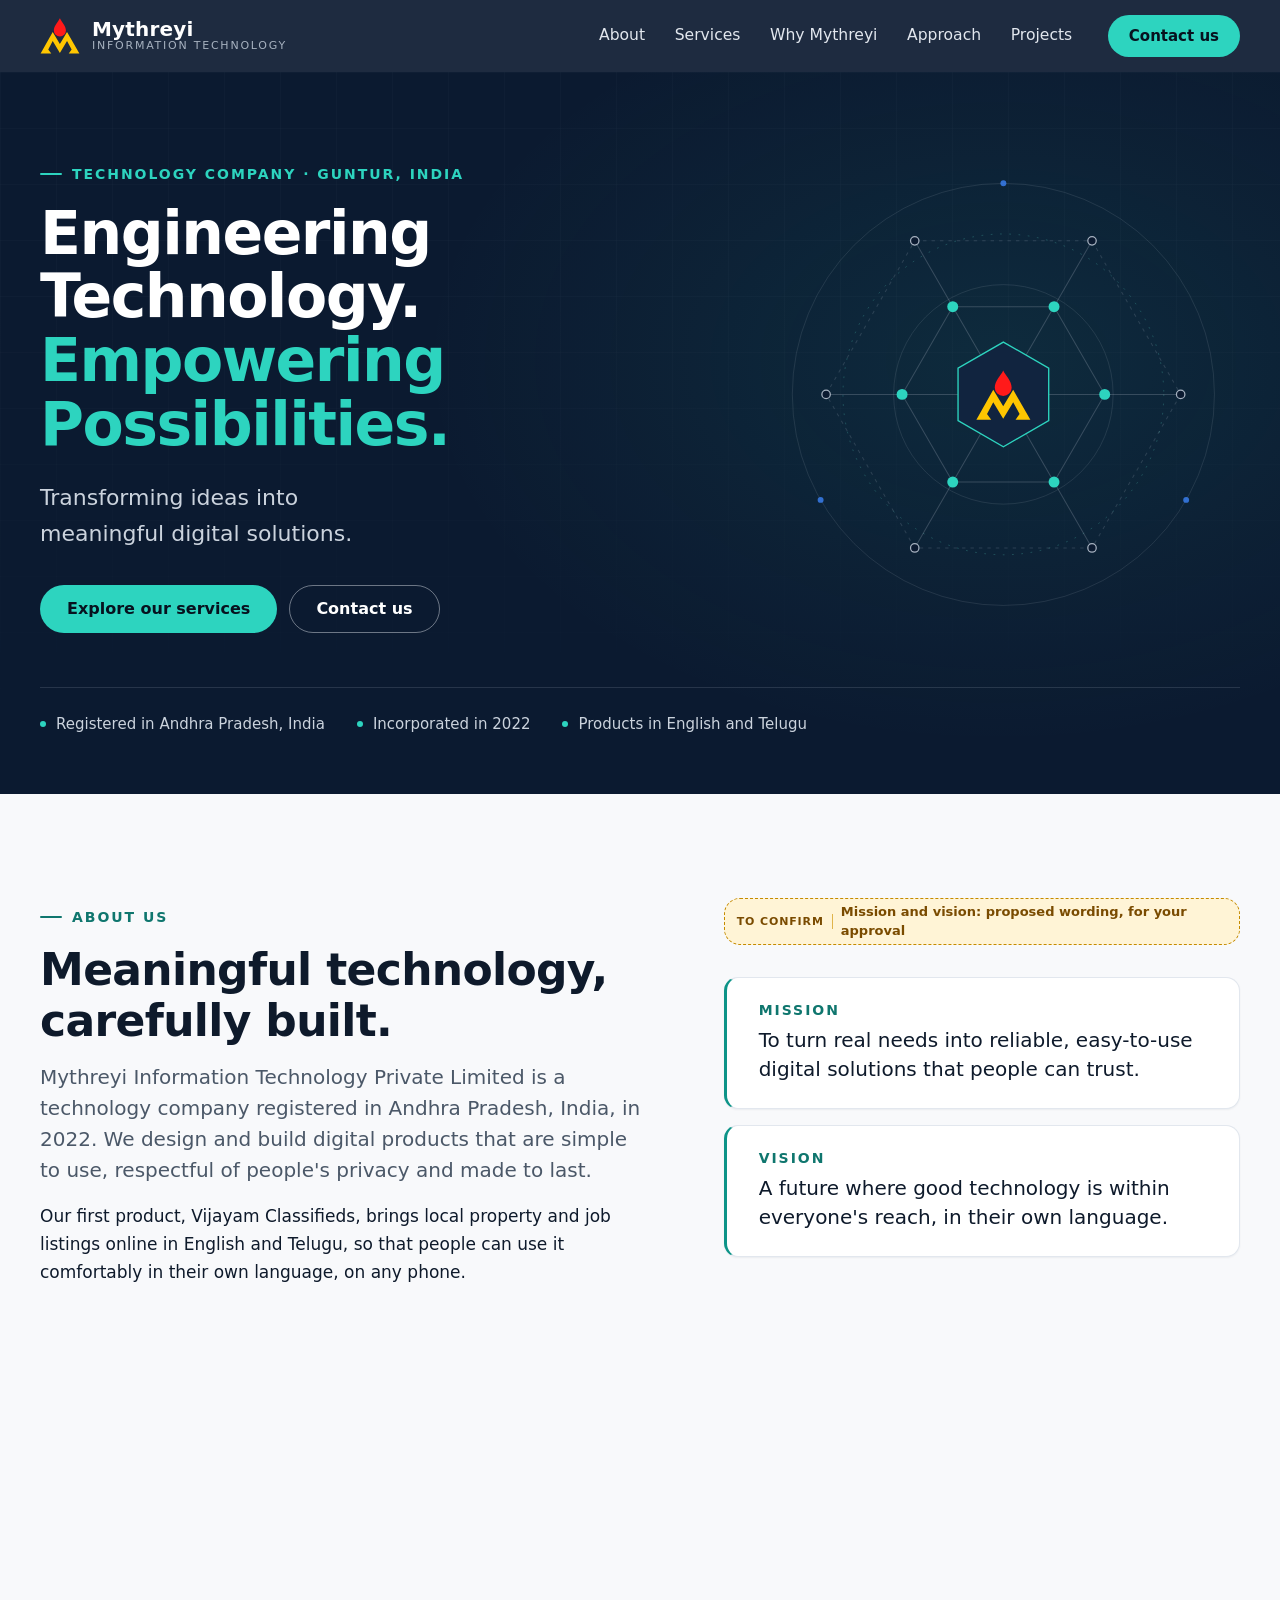
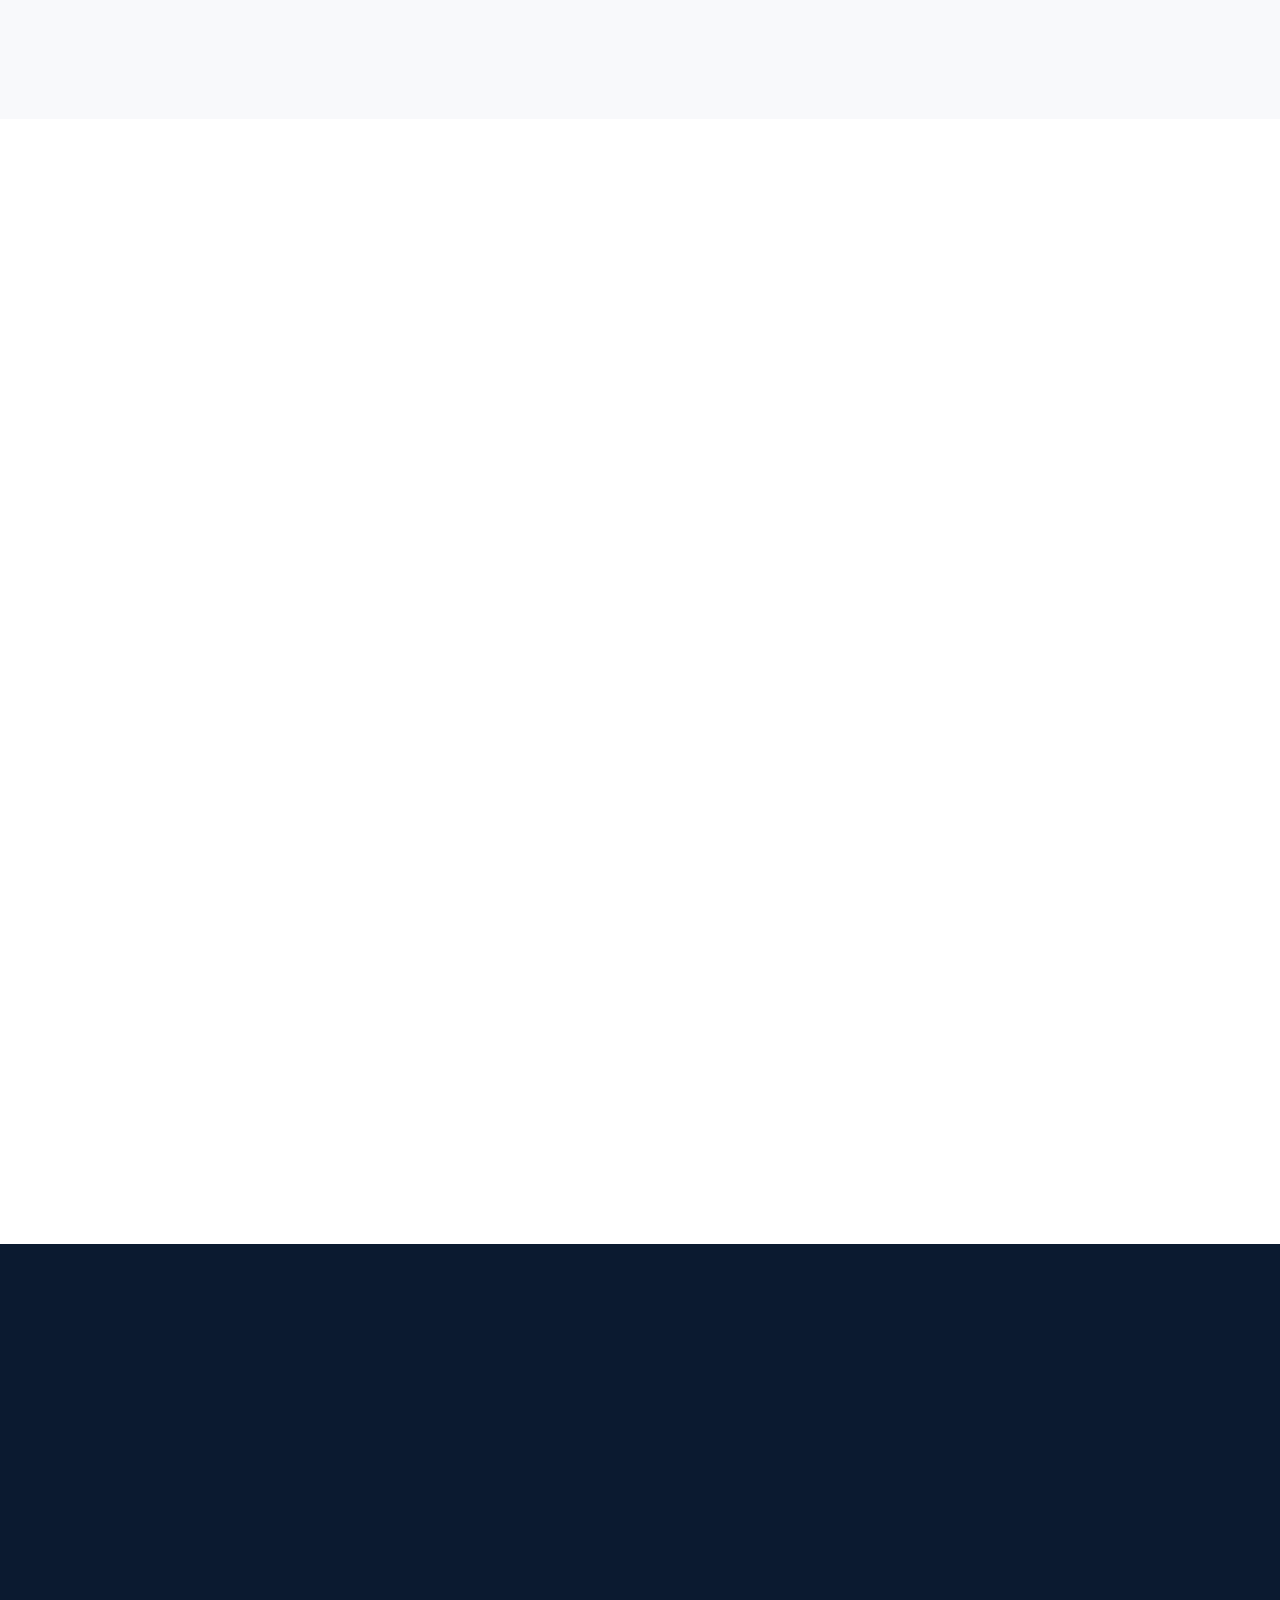
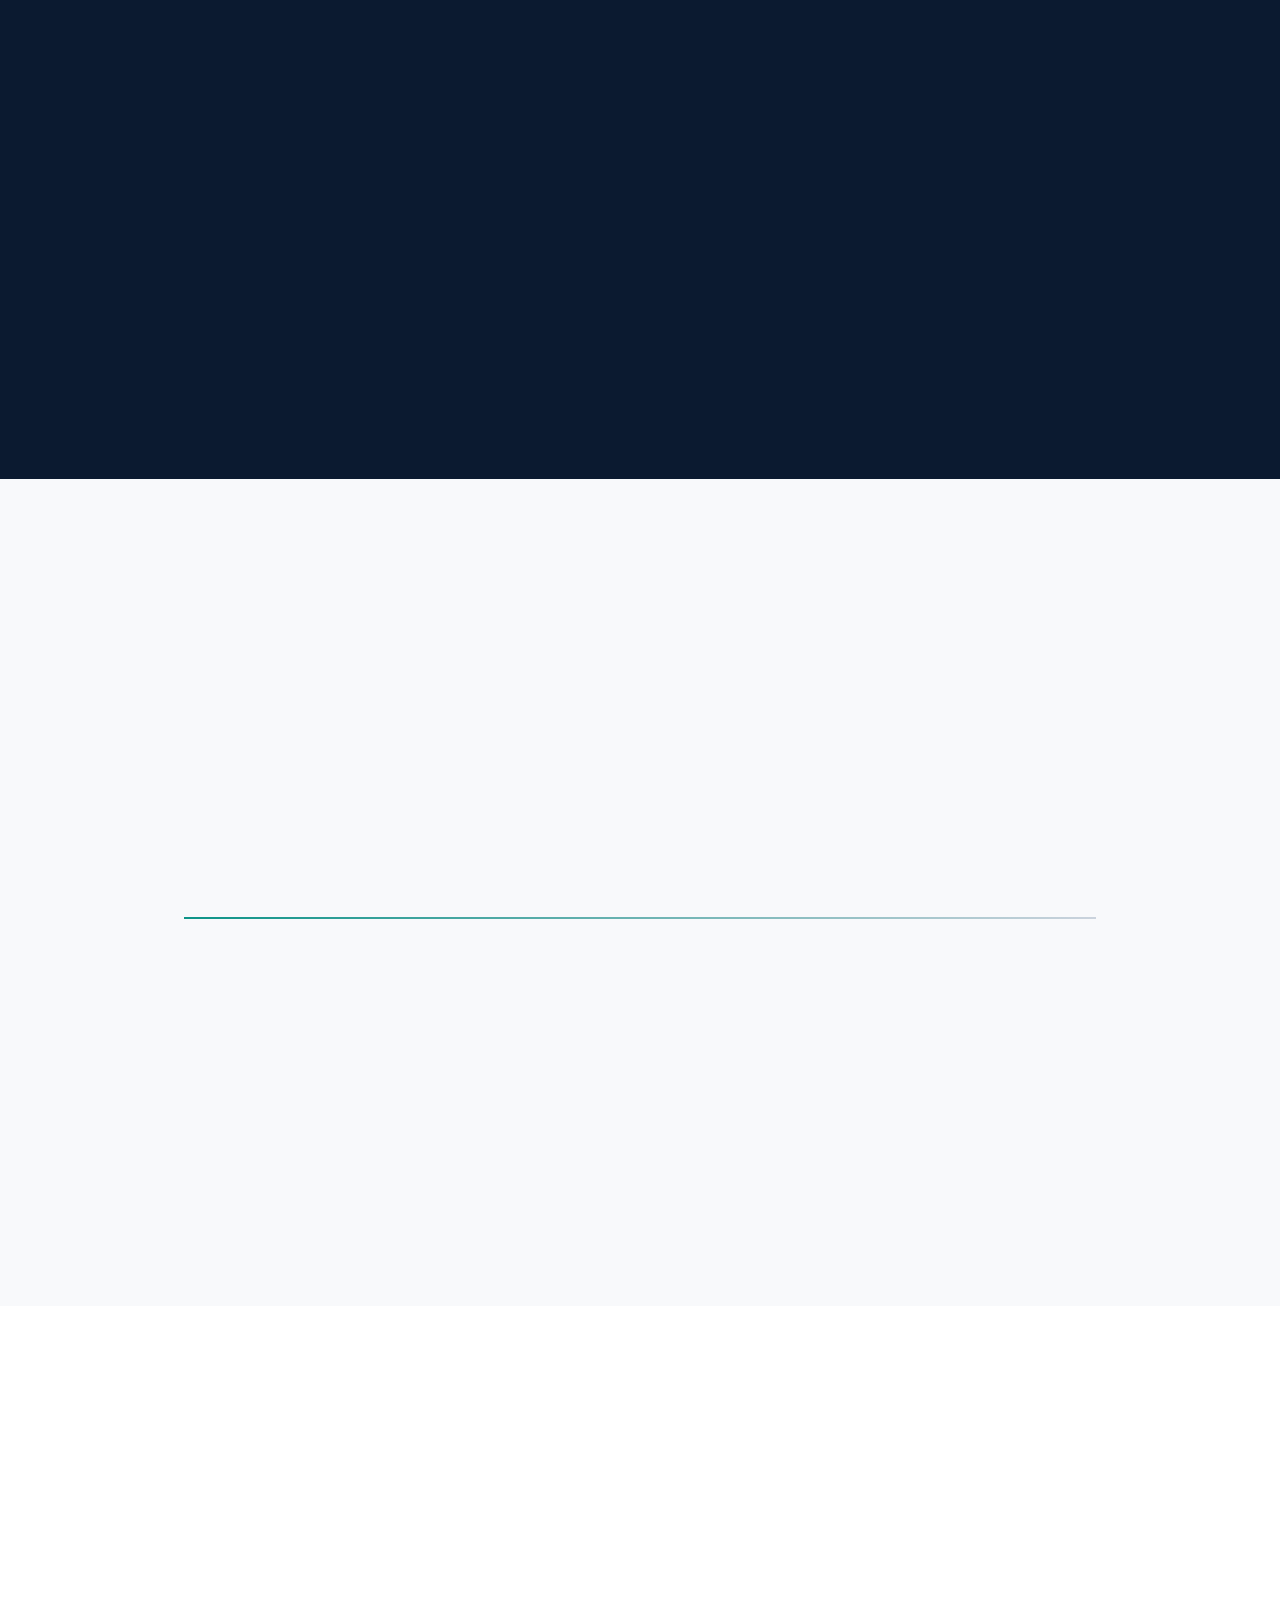
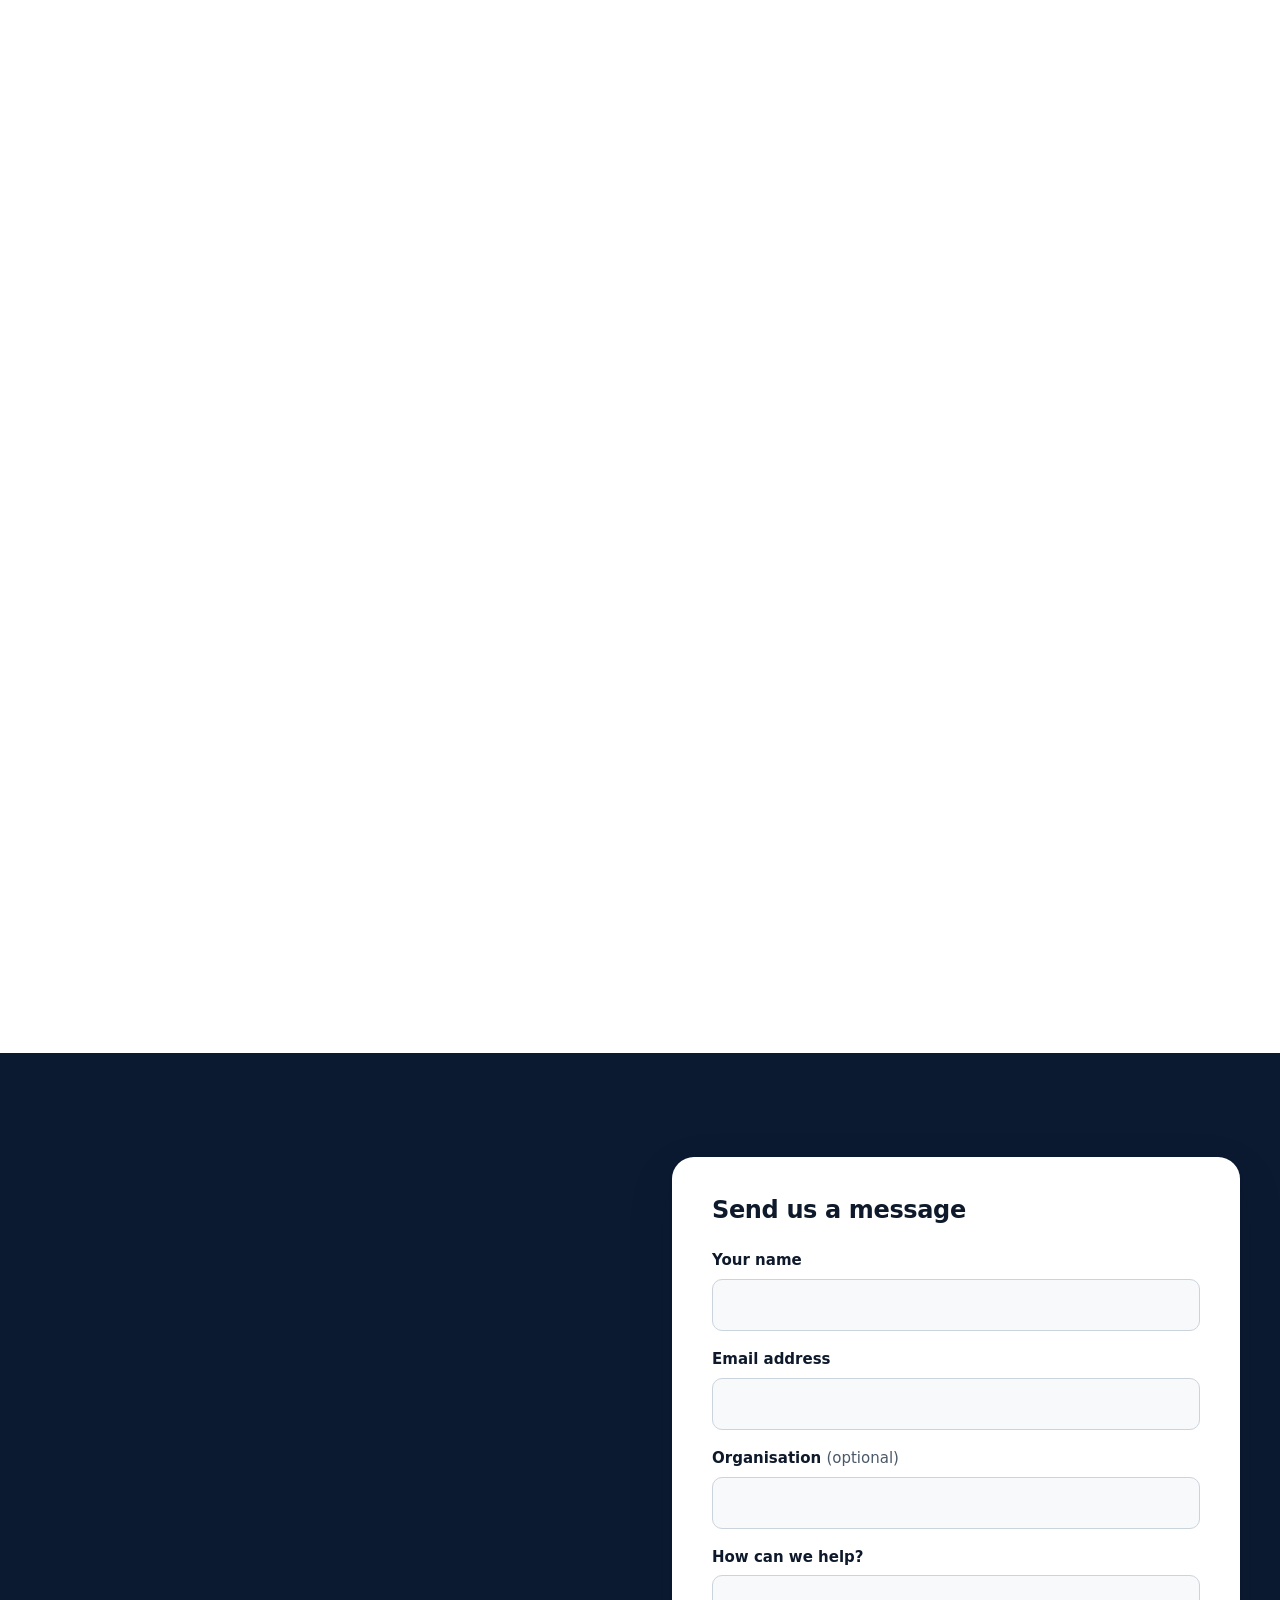
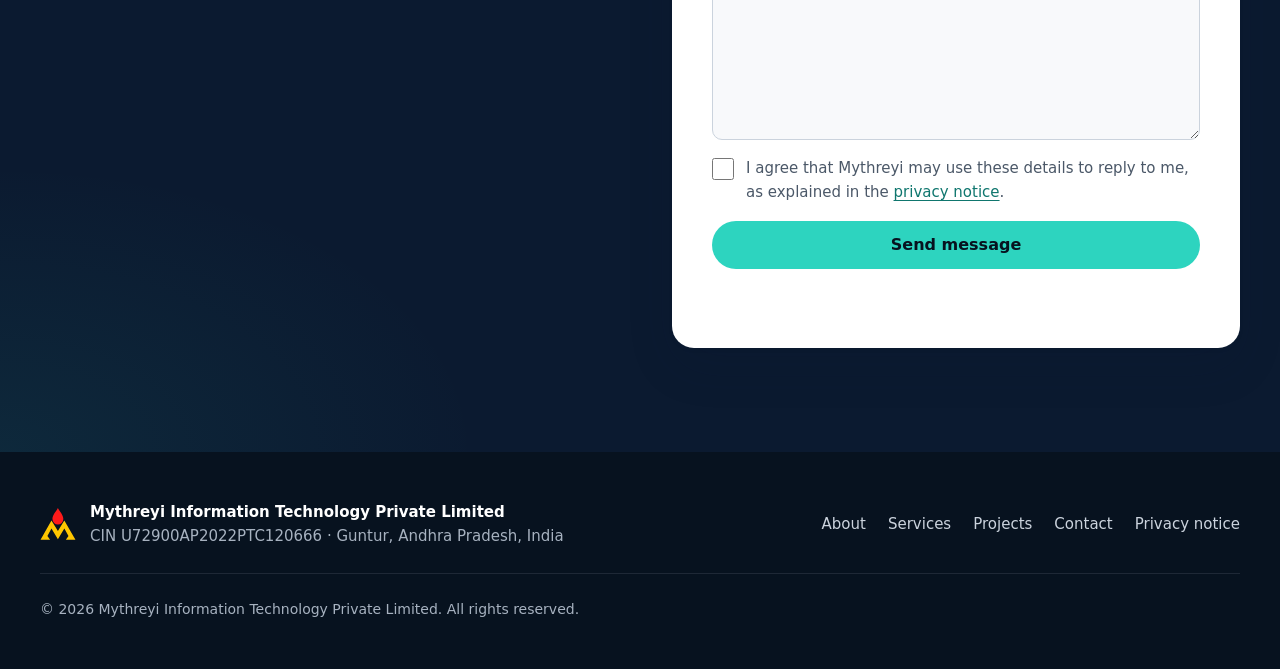
==== index.html @ d8515785 "Use the Mythreyi logo: header, footer, hero, favicon, phone icon and share image The yellow mountain" ====
<!doctype html>
<html lang="en-IN">
<head>
  <meta charset="utf-8">
  <meta name="viewport" content="width=device-width, initial-scale=1">
  <title>Mythreyi Information Technology | Engineering technology, empowering possibilities</title>
  <meta name="description" content="Mythreyi Information Technology Private Limited is a technology company in Guntur, Andhra Pradesh, India, that designs and builds meaningful digital products, including Vijayam Classifieds.">
  <link rel="canonical" href="https://www.mythreyi.com/">
  <meta name="theme-color" content="#0B1A30">
  <meta name="referrer" content="strict-origin-when-cross-origin">
  <meta http-equiv="Content-Security-Policy" content="default-src 'self'; script-src 'self'; style-src 'self'; img-src 'self' data:; font-src 'self'; connect-src 'self' https://formspree.io; form-action 'self' https://formspree.io; base-uri 'self'; object-src 'none'">

  <meta property="og:type" content="website">
  <meta property="og:site_name" content="Mythreyi Information Technology">
  <meta property="og:title" content="Mythreyi Information Technology">
  <meta property="og:description" content="Engineering technology. Empowering possibilities. Transforming ideas into meaningful digital solutions.">
  <meta property="og:url" content="https://www.mythreyi.com/">
  <meta property="og:image" content="https://www.mythreyi.com/assets/img/og-image.png">
  <meta property="og:image:alt" content="Mythreyi Information Technology: Engineering technology. Empowering possibilities.">
  <meta name="twitter:card" content="summary_large_image">

  <link rel="icon" href="assets/img/favicon.svg" type="image/svg+xml">
  <link rel="apple-touch-icon" href="assets/img/apple-touch-icon.png">
  <link rel="stylesheet" href="assets/css/styles.css">
  <script src="assets/js/main.js" defer></script>

  <script type="application/ld+json">
  {
    "@context": "https://schema.org",
    "@type": "Organization",
    "name": "Mythreyi Information Technology",
    "legalName": "Mythreyi Information Technology Private Limited",
    "url": "https://www.mythreyi.com/",
    "logo": "https://www.mythreyi.com/assets/img/logo-512.png",
    "foundingDate": "2022",
    "identifier": {"@type": "PropertyValue", "propertyID": "CIN", "value": "U72900AP2022PTC120666"},
    "address": {
      "@type": "PostalAddress",
      "streetAddress": "New GMC No 74, Jai Srikrishna Complex, 3/3 Ashok Nagar",
      "addressLocality": "Guntur",
      "addressRegion": "Andhra Pradesh",
      "postalCode": "522002",
      "addressCountry": "IN"
    },
    "brand": {"@type": "Brand", "name": "Vijayam Classifieds", "url": "https://www.vijayam.com/"}
  }
  </script>
</head>

<!-- "review" shows the yellow notes on everything that still needs the owner's approval.
     Remove the class only when every note has been confirmed (see README.md). -->
<body class="review" id="top">
  <a class="skip-link" href="#main">Skip to main content</a>

  <header class="site-header" data-header>
    <div class="container header-inner">
      <a class="brand" href="#top" aria-label="Mythreyi Information Technology, back to the top">
        <img class="brand-mark" src="assets/img/logo.svg" alt="" width="40" height="40">
        <span class="brand-text">
          <span class="brand-name">Mythreyi</span>
          <span class="brand-sub">Information Technology</span>
        </span>
      </a>

      <nav class="site-nav" aria-label="Main">
        <button class="nav-toggle" type="button" aria-expanded="false" aria-controls="nav-menu" data-nav-toggle>
          <span class="nav-toggle-bars" aria-hidden="true"></span>
          <span class="visually-hidden">Menu</span>
        </button>
        <ul class="nav-menu" id="nav-menu" data-nav-menu>
          <li><a class="nav-link" href="#about">About</a></li>
          <li><a class="nav-link" href="#services">Services</a></li>
          <li><a class="nav-link" href="#why">Why Mythreyi</a></li>
          <li><a class="nav-link" href="#approach">Approach</a></li>
          <li><a class="nav-link" href="#projects">Projects</a></li>
          <li class="nav-cta"><a class="btn btn-primary btn-sm" href="#contact">Contact us</a></li>
        </ul>
      </nav>
    </div>
  </header>

  <main id="main">

    <!-- 1. Hero -->
    <section class="hero" aria-labelledby="hero-title">
      <div class="container hero-inner">
        <div class="hero-copy">
          <p class="eyebrow eyebrow-light">Technology company · Guntur, India</p>
          <h1 id="hero-title" class="hero-title">
            <span class="line">Engineering Technology.</span>
            <span class="line accent">Empowering Possibilities.</span>
          </h1>
          <p class="hero-lead">Transforming ideas into meaningful digital solutions.</p>
          <div class="hero-actions">
            <a class="btn btn-primary" href="#services">Explore our services</a>
            <a class="btn btn-ghost" href="#contact">Contact us</a>
          </div>
        </div>

        <div class="hero-visual" aria-hidden="true">
          <svg class="lattice" viewBox="0 0 560 560" focusable="false">
            <circle class="orbit" cx="280" cy="280" r="250"/>
            <circle class="orbit orbit-dashed spin" cx="280" cy="280" r="190"/>
            <circle class="orbit" cx="280" cy="280" r="130"/>

            <g class="links">
              <polygon class="ring-outer" points="490,280 385,461.9 175,461.9 70,280 175,98.1 385,98.1"/>
              <polygon points="400,280 340,383.9 220,383.9 160,280 220,176.1 340,176.1"/>
              <path d="M280 280 490 280M280 280 385 461.9M280 280 175 461.9M280 280 70 280M280 280 175 98.1M280 280 385 98.1"/>
            </g>

            <g class="pulses">
              <path class="pulse p1" pathLength="100" d="M490 280 280 280"/>
              <path class="pulse p2" pathLength="100" d="M175 461.9 280 280"/>
              <path class="pulse p3" pathLength="100" d="M175 98.1 280 280"/>
              <path class="pulse p4" pathLength="100" d="M385 98.1 490 280 280 280"/>
              <path class="pulse p5" pathLength="100" d="M70 280 175 461.9 280 280"/>
              <path class="pulse p6" pathLength="100" d="M385 461.9 280 280"/>
            </g>

            <g class="nodes-outer">
              <circle cx="490" cy="280" r="5"/><circle cx="385" cy="461.9" r="5"/><circle cx="175" cy="461.9" r="5"/>
              <circle cx="70" cy="280" r="5"/><circle cx="175" cy="98.1" r="5"/><circle cx="385" cy="98.1" r="5"/>
            </g>
            <g class="nodes-inner">
              <circle cx="400" cy="280" r="6.5"/><circle cx="340" cy="383.9" r="6.5"/><circle cx="220" cy="383.9" r="6.5"/>
              <circle cx="160" cy="280" r="6.5"/><circle cx="220" cy="176.1" r="6.5"/><circle cx="340" cy="176.1" r="6.5"/>
            </g>
            <g class="satellites">
              <circle cx="496.5" cy="405" r="3.5"/><circle cx="63.5" cy="405" r="3.5"/><circle cx="280" cy="30" r="3.5"/>
            </g>

            <g class="hub">
              <polygon class="hub-shape" points="280,218 333.7,249 333.7,311 280,342 226.3,311 226.3,249"/>
              <g transform="translate(280 281) scale(0.2) translate(-250 -242)">
                <path fill="#FFC600" d="M90 387 190 210 249 307 308 210 410 387H322L346 353 308 283 249 382 190 283 153 353 178 387Z"/>
                <path fill="#FF1A1A" d="M249 95C262 125 299 155 299 197A50 50 0 1 1 199 197C199 155 236 125 249 95Z"/>
              </g>
            </g>
          </svg>
        </div>
      </div>

      <div class="container">
        <ul class="facts" aria-label="Company facts">
          <li>Registered in Andhra Pradesh, India</li>
          <li>Incorporated in 2022</li>
          <li>Products in English and Telugu</li>
        </ul>
      </div>
    </section>

    <!-- 2. About -->
    <section class="section section-soft" id="about" aria-labelledby="about-title">
      <div class="container">
        <div class="about-grid">
          <div class="section-head" data-reveal>
            <p class="eyebrow">About us</p>
            <h2 id="about-title">Meaningful technology, carefully built.</h2>
            <p class="lead">Mythreyi Information Technology Private Limited is a technology company registered in
              Andhra Pradesh, India, in 2022. We design and build digital products that are simple to use,
              respectful of people's privacy and made to last.</p>
            <p>Our first product, Vijayam Classifieds, brings local property and job listings online in English
              and Telugu, so that people can use it comfortably in their own language, on any phone.</p>
          </div>

          <div class="mv" data-reveal>
            <p class="review-note">Mission and vision: proposed wording, for your approval</p>
            <article class="mv-card">
              <h3>Mission</h3>
              <p>To turn real needs into reliable, easy-to-use digital solutions that people can trust.</p>
            </article>
            <article class="mv-card">
              <h3>Vision</h3>
              <p>A future where good technology is within everyone's reach, in their own language.</p>
            </article>
          </div>
        </div>

        <div class="values" data-reveal>
          <div class="values-head">
            <h3 class="values-title">Core values</h3>
            <p class="review-note">Proposed values, for your approval</p>
          </div>
          <ul class="values-list">
            <li class="value">
              <span class="value-mark" aria-hidden="true"></span>
              <h4>Integrity</h4>
              <p>We say what we will do, and we do what we say.</p>
            </li>
            <li class="value">
              <span class="value-mark" aria-hidden="true"></span>
              <h4>Clarity</h4>
              <p>Simple products, plain language and honest advice.</p>
            </li>
            <li class="value">
              <span class="value-mark" aria-hidden="true"></span>
              <h4>Craftsmanship</h4>
              <p>Software that is tested, documented and secure by design.</p>
            </li>
            <li class="value">
              <span class="value-mark" aria-hidden="true"></span>
              <h4>Respect</h4>
              <p>For people's time, their language and their data.</p>
            </li>
          </ul>
        </div>
      </div>
    </section>

    <!-- 3. Services -->
    <section class="section" id="services" aria-labelledby="services-title">
      <div class="container">
        <div class="section-head section-head-center" data-reveal>
          <p class="eyebrow">Our services</p>
          <h2 id="services-title">What we can do for you</h2>
          <p class="lead">From the first idea to a dependable product, with care at every step.</p>
          <p class="review-note">All six services are proposed categories, not yet confirmed offerings</p>
        </div>

        <ul class="cards cards-3">
          <li class="card service" data-reveal>
            <span class="icon" aria-hidden="true">
              <svg viewBox="0 0 24 24"><polyline points="8 7 3 12 8 17"/><polyline points="16 7 21 12 16 17"/><line x1="13.5" y1="5" x2="10.5" y2="19"/></svg>
            </span>
            <h3>Software Development</h3>
            <p>Reliable software designed around how people actually work, built with automated tests and clear documentation.</p>
          </li>
          <li class="card service" data-reveal>
            <span class="icon" aria-hidden="true">
              <svg viewBox="0 0 24 24"><rect x="7" y="7" width="10" height="10" rx="2"/><path d="M10 3v4M14 3v4M10 17v4M14 17v4M3 10h4M3 14h4M17 10h4M17 14h4"/></svg>
            </span>
            <h3>Artificial Intelligence Solutions</h3>
            <p>Practical AI, such as understanding speech or helping to fill in forms, used where it makes a task genuinely easier.</p>
          </li>
          <li class="card service" data-reveal>
            <span class="icon" aria-hidden="true">
              <svg viewBox="0 0 24 24"><rect x="3" y="4.5" width="18" height="15" rx="2"/><path d="M3 9h18"/><path d="M7.5 13.5h5M7.5 16h9"/></svg>
            </span>
            <h3>Web Application Development</h3>
            <p>Fast, secure, mobile-first web applications that work on every device and in more than one language.</p>
          </li>
          <li class="card service" data-reveal>
            <span class="icon" aria-hidden="true">
              <svg viewBox="0 0 24 24"><path d="M4 5h16v10H9.5L4 19.5z"/><polyline points="8.5 10 11 12.5 15.5 8"/></svg>
            </span>
            <h3>Technology Consulting</h3>
            <p>Independent advice on choosing, planning and running the right technology for your goals and budget.</p>
          </li>
          <li class="card service" data-reveal>
            <span class="icon" aria-hidden="true">
              <svg viewBox="0 0 24 24"><path d="M4.5 12a7.5 7.5 0 0 1 12.9-5.2"/><polyline points="17.8 3 17.8 7 13.8 7"/><path d="M19.5 12a7.5 7.5 0 0 1-12.9 5.2"/><polyline points="6.2 21 6.2 17 10.2 17"/></svg>
            </span>
            <h3>Digital Transformation</h3>
            <p>Moving paper-based and manual work online step by step, without disrupting the people who rely on it.</p>
          </li>
          <li class="card service" data-reveal>
            <span class="icon" aria-hidden="true">
              <svg viewBox="0 0 24 24"><path d="M2.5 9 12 4.5 21.5 9 12 13.5z"/><path d="M6.5 11v4.5c0 1.6 2.5 3 5.5 3s5.5-1.4 5.5-3V11"/><path d="M21.5 9v5.5"/></svg>
            </span>
            <h3>Educational Technology Solutions</h3>
            <p>Digital learning tools that make knowledge easier to reach, to understand and to remember.</p>
          </li>
        </ul>
      </div>
    </section>

    <!-- 4. Why Mythreyi -->
    <section class="section section-dark" id="why" aria-labelledby="why-title">
      <div class="container">
        <div class="why-grid">
          <div class="section-head" data-reveal>
            <p class="eyebrow eyebrow-light">Why Mythreyi</p>
            <h2 id="why-title">Built with care, explained in plain words.</h2>
            <p class="lead">These are the principles our products are already built on.</p>
            <p class="review-note">Based on how Vijayam Classifieds is built; please confirm</p>
          </div>

          <ol class="why-list">
            <li class="why-item" data-reveal>
              <span class="why-num" aria-hidden="true">01</span>
              <div>
                <h3>Designed for the people who use it</h3>
                <p>Our products work on any phone and in more than one language from day one. Vijayam works fully in English and Telugu.</p>
              </div>
            </li>
            <li class="why-item" data-reveal>
              <span class="why-num" aria-hidden="true">02</span>
              <div>
                <h3>Engineering discipline</h3>
                <p>Every product follows a written plan, with automated tests and security checks before each release.</p>
              </div>
            </li>
            <li class="why-item" data-reveal>
              <span class="why-num" aria-hidden="true">03</span>
              <div>
                <h3>Privacy by design</h3>
                <p>We collect only what a service needs, keep personal details private by default and do not track visitors across the web.</p>
              </div>
            </li>
            <li class="why-item" data-reveal>
              <span class="why-num" aria-hidden="true">04</span>
              <div>
                <h3>Sensible, sustainable choices</h3>
                <p>We prefer proven, cost-effective technology and explain every choice clearly, so there are no surprises.</p>
              </div>
            </li>
          </ol>
        </div>
      </div>
    </section>

    <!-- 5. Approach -->
    <section class="section section-soft" id="approach" aria-labelledby="approach-title">
      <div class="container">
        <div class="section-head section-head-center" data-reveal>
          <p class="eyebrow">Our approach</p>
          <h2 id="approach-title">Four steps from idea to impact</h2>
          <p class="lead">A clear, shared process, so that you always know where your project stands.</p>
        </div>

        <ol class="process">
          <li class="step" data-reveal>
            <span class="step-icon" aria-hidden="true">
              <svg viewBox="0 0 24 24"><circle cx="11" cy="11" r="6"/><line x1="15.5" y1="15.5" x2="20" y2="20"/></svg>
            </span>
            <span class="step-num">Step 1</span>
            <h3>Discover</h3>
            <p>We listen first: to the people, the problem and the constraints, and write them down before any code is written.</p>
          </li>
          <li class="step" data-reveal>
            <span class="step-icon" aria-hidden="true">
              <svg viewBox="0 0 24 24"><rect x="4" y="4" width="16" height="16" rx="2"/><path d="M4 10h16M10 10v10"/></svg>
            </span>
            <span class="step-num">Step 2</span>
            <h3>Design</h3>
            <p>We shape the screens, the data and the architecture, and review them with you while changes are still easy.</p>
          </li>
          <li class="step" data-reveal>
            <span class="step-icon" aria-hidden="true">
              <svg viewBox="0 0 24 24"><polyline points="8 7 3 12 8 17"/><polyline points="16 7 21 12 16 17"/></svg>
            </span>
            <span class="step-num">Step 3</span>
            <h3>Develop</h3>
            <p>We build in small, tested steps, with security and documentation included from the start.</p>
          </li>
          <li class="step" data-reveal>
            <span class="step-icon" aria-hidden="true">
              <svg viewBox="0 0 24 24"><path d="M21 3 10 14"/><path d="M21 3l-7 18-4-7-7-4z"/></svg>
            </span>
            <span class="step-num">Step 4</span>
            <h3>Deliver</h3>
            <p>We release carefully, then monitor, back up and keep improving. Delivery is the start of the service, not the end.</p>
          </li>
        </ol>
      </div>
    </section>

    <!-- 6. Projects -->
    <section class="section" id="projects" aria-labelledby="projects-title">
      <div class="container">
        <div class="section-head" data-reveal>
          <p class="eyebrow">Projects and innovation</p>
          <h2 id="projects-title">Our work</h2>
          <p class="lead">Real products, built and run by Mythreyi.</p>
        </div>

        <article class="project project-feature" data-reveal>
          <div class="project-body">
            <p class="project-status status-live">Live · Beta</p>
            <h3>Vijayam Classifieds</h3>
            <p>A local classifieds platform for Andhra Pradesh and Telangana, in English and Telugu. People can buy,
              sell or rent property and find local jobs, search by state, district and town or on a map, and fill in
              forms by speaking.</p>
            <ul class="tags" aria-label="Features">
              <li>Web application</li><li>English and Telugu</li><li>Map search</li><li>Voice input</li><li>Phone-first</li>
            </ul>
            <a class="btn btn-primary" href="https://www.vijayam.com/" rel="noopener">Visit www.vijayam.com</a>
          </div>
          <figure class="project-shot">
            <img src="assets/img/vijayam-home.jpg" width="600" height="1128" loading="lazy" decoding="async"
                 alt="The Vijayam Classifieds home page on a phone: a search box, a choice of state, the Post free ad button and the real estate section.">
          </figure>
        </article>

        <article class="project project-minor" data-reveal>
          <div class="project-body">
            <p class="project-status status-planning">In planning</p>
            <h3>Mythreyi Academy</h3>
            <p>An educational technology initiative, now in planning and documentation. It will have its own home at
              www.mythreyi.in.</p>
            <p class="review-note">Show the Academy here only if you approve</p>
          </div>
        </article>
      </div>
    </section>

    <!-- 7. Contact -->
    <section class="section section-dark contact" id="contact" aria-labelledby="contact-title">
      <div class="container contact-grid">
        <div class="contact-copy" data-reveal>
          <p class="eyebrow eyebrow-light">Contact us</p>
          <h2 id="contact-title">Let's build something meaningful.</h2>
          <p class="lead">Tell us about your idea, project or question, and we will get back to you.</p>

          <dl class="contact-details">
            <div>
              <dt>Email</dt>
              <dd><span class="tbc">Business email: to confirm</span></dd>
            </div>
            <div>
              <dt>Registered office</dt>
              <dd>New GMC No 74, Jai Srikrishna Complex,<br>3/3 Ashok Nagar, Guntur,<br>Andhra Pradesh 522002, India</dd>
            </div>
          </dl>

          <div class="social review-only">
            <p class="review-note">Social links: add the real addresses, or remove this block</p>
            <ul class="social-list">
              <li><a href="#contact">LinkedIn</a></li>
              <li><a href="#contact">Facebook</a></li>
            </ul>
          </div>
        </div>

        <!-- The form sends to data-endpoint (a form service) if set, otherwise opens the visitor's email app
             addressed to data-email. Fill in one of them before going live (README.md). -->
        <form class="contact-form" method="post" action="#contact" novalidate
              data-contact-form data-endpoint="" data-email="">
          <h3 class="form-title">Send us a message</h3>

          <div class="field">
            <label for="cf-name">Your name</label>
            <input id="cf-name" name="name" type="text" autocomplete="name" maxlength="100" required
                   aria-describedby="cf-name-error">
            <p class="field-error" id="cf-name-error" hidden></p>
          </div>

          <div class="field">
            <label for="cf-email">Email address</label>
            <input id="cf-email" name="email" type="email" autocomplete="email" maxlength="254" required
                   aria-describedby="cf-email-error">
            <p class="field-error" id="cf-email-error" hidden></p>
          </div>

          <div class="field">
            <label for="cf-org">Organisation <span class="optional">(optional)</span></label>
            <input id="cf-org" name="organisation" type="text" autocomplete="organization" maxlength="120">
          </div>

          <div class="field">
            <label for="cf-message">How can we help?</label>
            <textarea id="cf-message" name="message" rows="5" minlength="10" maxlength="2000" required
                      aria-describedby="cf-message-error"></textarea>
            <p class="field-error" id="cf-message-error" hidden></p>
          </div>

          <!-- Left empty by people; filled in by spam robots. -->
          <div class="hp" aria-hidden="true">
            <label for="cf-website">Website</label>
            <input id="cf-website" name="website" type="text" tabindex="-1" autocomplete="off">
          </div>

          <div class="field field-check">
            <input id="cf-consent" name="consent" type="checkbox" value="yes" required aria-describedby="cf-consent-error">
            <label for="cf-consent">I agree that Mythreyi may use these details to reply to me, as explained in the
              <a href="privacy.html">privacy notice</a>.</label>
            <p class="field-error" id="cf-consent-error" hidden></p>
          </div>

          <button class="btn btn-primary btn-block" type="submit" data-submit>Send message</button>
          <p class="form-status" role="status" aria-live="polite" data-status></p>
        </form>
      </div>
    </section>
  </main>

  <footer class="site-footer">
    <div class="container footer-inner">
      <div class="footer-brand">
        <img src="assets/img/logo.svg" alt="" width="36" height="36">
        <div>
          <p class="footer-name">Mythreyi Information Technology Private Limited</p>
          <p>CIN U72900AP2022PTC120666 · Guntur, Andhra Pradesh, India</p>
        </div>
      </div>
      <nav class="footer-nav" aria-label="Footer">
        <ul>
          <li><a href="#about">About</a></li>
          <li><a href="#services">Services</a></li>
          <li><a href="#projects">Projects</a></li>
          <li><a href="#contact">Contact</a></li>
          <li><a href="privacy.html">Privacy notice</a></li>
        </ul>
      </nav>
      <p class="copyright">© <span data-year>2026</span> Mythreyi Information Technology Private Limited. All rights reserved.</p>
    </div>
  </footer>
</body>
</html>
---- assets/css/styles.css ----
/* Mythreyi Information Technology: one stylesheet, no frameworks.
   1. Design tokens  2. Base  3. Layout  4. Components  5. Sections  6. Motion  7. Review notes */

/* 1. Design tokens ------------------------------------------------------------------------- */
:root {
  /* Colour: midnight navy, soft white, subtle silver, teal accent */
  --navy-950: #07121F;
  --navy-900: #0B1A30;   /* midnight navy: hero, dark sections */
  --navy-800: #11243F;
  --navy-700: #1B3456;
  --navy-600: #2A4266;   /* lines on dark */
  --white: #FFFFFF;
  --white-soft: #F8F9FB; /* page background on light sections */
  --silver-100: #EEF1F5;
  --silver-200: #E2E7EE; /* lines on light */
  --silver-300: #CBD3DD;
  --silver-400: #A7B2C0; /* secondary text on dark (8:1 on navy) */
  --slate-600: #4B5868;  /* secondary text on light (6.9:1) */
  --ink: #0E1A2B;        /* main text on light */
  --teal-300: #5EEAD4;
  --teal-400: #2DD4BF;   /* accent on dark (9.4:1 on navy) */
  --teal-600: #0D9488;
  --teal-700: #0F766E;   /* accent text and buttons on light (5.5:1 on white) */
  --teal-50: #E9FBF8;
  --blue-500: #3B82F6;   /* electric blue: used only in the hero illustration */

  /* Type: no web fonts, so pages load fast and no visitor data goes to a font service */
  --font-display: "Avenir Next", "Segoe UI Variable Display", "Segoe UI", system-ui, -apple-system, Roboto, "Helvetica Neue", Arial, sans-serif;
  --font-body: system-ui, -apple-system, "Segoe UI", Roboto, "Helvetica Neue", Arial, sans-serif;
  --step--1: 0.875rem;
  --step-0: 1.0625rem;
  --step-1: 1.25rem;
  --step-2: clamp(1.25rem, 1.1rem + 0.6vw, 1.5rem);
  --step-3: clamp(1.9rem, 1.4rem + 2vw, 2.75rem);
  --step-4: clamp(2.3rem, 1.4rem + 3.4vw, 3.75rem);

  /* Space, shape, depth */
  --space-1: 0.25rem; --space-2: 0.5rem; --space-3: 0.75rem; --space-4: 1rem;
  --space-5: 1.5rem; --space-6: 2rem; --space-7: 3rem; --space-8: 4rem;
  --section-y: clamp(4rem, 2.5rem + 5vw, 7.5rem);
  --radius-sm: 8px; --radius: 14px; --radius-lg: 22px;
  --shadow-sm: 0 1px 2px rgb(11 26 48 / 0.06);
  --shadow: 0 1px 2px rgb(11 26 48 / 0.05), 0 8px 24px rgb(11 26 48 / 0.07);
  --shadow-lg: 0 2px 4px rgb(11 26 48 / 0.06), 0 18px 48px rgb(11 26 48 / 0.12);
  --header-h: 72px;
  --ease: cubic-bezier(0.22, 0.61, 0.36, 1);
}

/* 2. Base ---------------------------------------------------------------------------------- */
*, *::before, *::after { box-sizing: border-box; }
html { -webkit-text-size-adjust: 100%; scroll-behavior: smooth; scroll-padding-top: calc(var(--header-h) + 8px); }
body {
  margin: 0;
  font-family: var(--font-body);
  font-size: var(--step-0);
  line-height: 1.65;
  color: var(--ink);
  background: var(--white);
  -webkit-font-smoothing: antialiased;
  text-rendering: optimizeLegibility;
}
img, svg { display: block; max-width: 100%; }
h1, h2, h3, h4 { font-family: var(--font-display); line-height: 1.15; margin: 0; letter-spacing: -0.015em; color: inherit; text-wrap: balance; }
.lead, .hero-lead { text-wrap: balance; }
h2 { font-size: var(--step-3); font-weight: 600; }
h3 { font-size: var(--step-2); font-weight: 600; }
h4 { font-size: var(--step-1); font-weight: 600; }
p { margin: 0 0 var(--space-4); }
p:last-child { margin-bottom: 0; }
a { color: var(--teal-700); text-underline-offset: 3px; }
a:hover { color: var(--navy-900); }
ul, ol { margin: 0; padding: 0; }
button, input, textarea { font: inherit; }

:focus-visible { outline: 3px solid var(--teal-400); outline-offset: 3px; border-radius: 4px; }
.section-dark :focus-visible, .hero :focus-visible, .site-header :focus-visible { outline-color: var(--teal-300); }

.visually-hidden {
  position: absolute !important; width: 1px; height: 1px; padding: 0; margin: -1px;
  overflow: hidden; clip: rect(0 0 0 0); white-space: nowrap; border: 0;
}
.skip-link {
  position: absolute; left: 16px; top: -100px; z-index: 200;
  background: var(--white); color: var(--navy-900); padding: 10px 16px; border-radius: var(--radius-sm);
  font-weight: 600; box-shadow: var(--shadow);
}
.skip-link:focus { top: 12px; }

/* 3. Layout -------------------------------------------------------------------------------- */
.container { width: min(100% - 32px, 1200px); margin-inline: auto; }
@media (min-width: 640px) { .container { width: min(100% - 48px, 1200px); } }

.section { padding-block: var(--section-y); }
.section-soft { background: var(--white-soft); }
.section-dark { background: var(--navy-900); color: var(--silver-200); }
.section-dark h2, .section-dark h3 { color: var(--white); }

.section-head { max-width: 640px; margin-bottom: var(--space-7); }
.section-head h2 { margin-bottom: var(--space-4); }
.section-head-center { margin-inline: auto; text-align: center; }
.lead { font-size: var(--step-1); line-height: 1.55; color: var(--slate-600); }
.section-dark .lead, .hero .lead { color: var(--silver-400); }

.eyebrow {
  display: inline-flex; align-items: center; gap: 10px;
  font-size: var(--step--1); font-weight: 600; letter-spacing: 0.14em; text-transform: uppercase;
  color: var(--teal-700); margin-bottom: var(--space-4);
}
.eyebrow::before { content: ""; width: 22px; height: 2px; background: currentColor; border-radius: 2px; }
.eyebrow-light { color: var(--teal-400); }

/* 4. Components ---------------------------------------------------------------------------- */
.btn {
  display: inline-flex; align-items: center; justify-content: center; gap: 8px;
  min-height: 48px; padding: 12px 26px; border-radius: 999px; border: 1.5px solid transparent;
  font-weight: 600; font-size: 1rem; line-height: 1.2; text-decoration: none; cursor: pointer;
  transition: background-color .2s var(--ease), color .2s var(--ease), border-color .2s var(--ease), transform .2s var(--ease), box-shadow .2s var(--ease);
}
.btn:hover { transform: translateY(-1px); }
.btn-primary { background: var(--teal-700); color: var(--white); }
.btn-primary:hover { background: var(--navy-900); color: var(--white); box-shadow: var(--shadow); }
.section-dark .btn-primary, .hero .btn-primary, .site-header .btn-primary { background: var(--teal-400); color: var(--navy-950); }
.section-dark .btn-primary:hover, .hero .btn-primary:hover, .site-header .btn-primary:hover { background: var(--white); color: var(--navy-950); }
.btn-ghost { background: transparent; color: var(--white); border-color: rgb(226 231 238 / 0.45); }
.btn-ghost:hover { border-color: var(--white); background: rgb(255 255 255 / 0.06); color: var(--white); }
.btn-sm { min-height: 42px; padding: 9px 20px; font-size: 0.9375rem; }
.btn-block { width: 100%; }
.btn[disabled] { opacity: .6; cursor: progress; transform: none; }

.card {
  background: var(--white); border: 1px solid var(--silver-200); border-radius: var(--radius);
  padding: var(--space-6); box-shadow: var(--shadow-sm);
  transition: transform .25s var(--ease), box-shadow .25s var(--ease), border-color .25s var(--ease);
}
.cards { list-style: none; display: grid; gap: var(--space-5); }
@media (min-width: 640px) { .cards-3 { grid-template-columns: repeat(2, 1fr); } }
@media (min-width: 960px) { .cards-3 { grid-template-columns: repeat(3, 1fr); } }

.icon {
  display: inline-grid; place-items: center; width: 48px; height: 48px; border-radius: 12px;
  background: var(--teal-50); color: var(--teal-700); margin-bottom: var(--space-5);
}
.icon svg, .step-icon svg { width: 24px; height: 24px; fill: none; stroke: currentColor; stroke-width: 1.6; stroke-linecap: round; stroke-linejoin: round; }

/* Header */
.site-header {
  position: sticky; top: 0; z-index: 100; height: var(--header-h);
  background: rgb(11 26 48 / 0.92); color: var(--white);
  border-bottom: 1px solid transparent;
  -webkit-backdrop-filter: saturate(140%) blur(12px); backdrop-filter: saturate(140%) blur(12px);
  transition: border-color .3s var(--ease), background-color .3s var(--ease);
}
.site-header.is-scrolled { background: rgb(7 18 31 / 0.96); border-bottom-color: rgb(167 178 192 / 0.16); }
.header-inner { height: 100%; display: flex; align-items: center; justify-content: space-between; gap: var(--space-5); }
.brand { display: inline-flex; align-items: center; gap: 12px; color: var(--white); text-decoration: none; }
.brand:hover { color: var(--white); }
.brand-mark { width: 40px; height: 40px; }
.brand-text { display: grid; line-height: 1.1; }
.brand-name { font-family: var(--font-display); font-size: 1.25rem; font-weight: 600; letter-spacing: 0.01em; }
.brand-sub { font-size: 0.6875rem; letter-spacing: 0.16em; text-transform: uppercase; color: var(--silver-400); }

.nav-toggle {
  display: inline-grid; place-items: center; width: 48px; height: 48px; margin-right: -8px;
  background: transparent; border: 0; color: var(--white); cursor: pointer; border-radius: 10px;
}
.nav-toggle-bars, .nav-toggle-bars::before, .nav-toggle-bars::after {
  display: block; width: 22px; height: 2px; background: currentColor; border-radius: 2px;
  transition: transform .25s var(--ease), opacity .2s var(--ease);
}
.nav-toggle-bars { position: relative; }
.nav-toggle-bars::before, .nav-toggle-bars::after { content: ""; position: absolute; left: 0; }
.nav-toggle-bars::before { top: -7px; }
.nav-toggle-bars::after { top: 7px; }
.nav-toggle[aria-expanded="true"] .nav-toggle-bars { background: transparent; }
.nav-toggle[aria-expanded="true"] .nav-toggle-bars::before { transform: translateY(7px) rotate(45deg); }
.nav-toggle[aria-expanded="true"] .nav-toggle-bars::after { transform: translateY(-7px) rotate(-45deg); }

.nav-menu { list-style: none; }
.nav-link {
  display: block; color: var(--silver-200); text-decoration: none; font-weight: 500; font-size: 0.975rem;
  padding: 10px 2px; position: relative;
}
.nav-link:hover, .nav-link.is-current { color: var(--white); }
.nav-link::after {
  content: ""; position: absolute; left: 2px; right: 2px; bottom: 4px; height: 2px; border-radius: 2px;
  background: var(--teal-400); transform: scaleX(0); transform-origin: left; transition: transform .25s var(--ease);
}
.nav-link:hover::after, .nav-link.is-current::after { transform: scaleX(1); }

/* Phones and tablets: the menu folds under the bar */
@media (max-width: 959.98px) {
  .nav-menu {
    position: fixed; inset: var(--header-h) 0 auto 0; z-index: 99;
    display: grid; gap: 2px; padding: 12px 16px 24px;
    background: var(--navy-950); border-bottom: 1px solid var(--navy-600);
    box-shadow: 0 24px 48px rgb(0 0 0 / 0.35);
    max-height: calc(100dvh - var(--header-h)); overflow-y: auto;
  }
  .nav-menu:not(.is-open) { display: none; }
  .nav-link { padding: 14px 4px; font-size: 1.0625rem; border-bottom: 1px solid rgb(167 178 192 / 0.12); }
  .nav-link::after { display: none; }
  .nav-cta { padding-top: 16px; }
  .nav-cta .btn { width: 100%; min-height: 48px; }
  body.menu-open { overflow: hidden; }
}
@media (min-width: 960px) {
  .nav-toggle { display: none; }
  .nav-menu { display: flex; align-items: center; gap: clamp(16px, 2vw, 30px); }
  .nav-cta { margin-left: 8px; }
}
/* Without JavaScript the folded menu can't open, but every section is on this one page and in the footer links */

/* 5. Sections ------------------------------------------------------------------------------ */

/* Hero */
.hero {
  position: relative; overflow: hidden; color: var(--white);
  background:
    radial-gradient(60rem 40rem at 78% 40%, rgb(45 212 191 / 0.09), transparent 60%),
    var(--navy-900);
  padding-top: clamp(3rem, 2rem + 4vw, 6rem);
  padding-bottom: clamp(2.5rem, 2rem + 2vw, 4rem);
}
.hero::before { /* faint engineering grid */
  content: ""; position: absolute; inset: 0; pointer-events: none; opacity: .5;
  background-image:
    linear-gradient(rgb(167 178 192 / 0.06) 1px, transparent 1px),
    linear-gradient(90deg, rgb(167 178 192 / 0.06) 1px, transparent 1px);
  background-size: 56px 56px;
  -webkit-mask-image: linear-gradient(180deg, #000 30%, transparent 95%);
  mask-image: linear-gradient(180deg, #000 30%, transparent 95%);
}
.hero-inner { position: relative; display: grid; gap: var(--space-6); align-items: center; }
@media (min-width: 960px) { .hero-inner { grid-template-columns: 1.25fr 0.85fr; gap: var(--space-6); } }
.hero-title { font-size: var(--step-4); font-weight: 600; letter-spacing: -0.025em; line-height: 1.06; margin-bottom: var(--space-5); }
.hero-title .line { display: block; }
.hero-title .accent { color: var(--teal-400); }
.hero-lead { font-size: clamp(1.125rem, 1rem + 0.5vw, 1.375rem); color: var(--silver-300); max-width: 34ch; margin-bottom: var(--space-6); }
.hero-actions { display: flex; flex-wrap: wrap; gap: 12px; }
.hero-visual { justify-self: center; width: min(100%, 520px); }
@media (max-width: 959.98px) { .hero-visual { width: min(82%, 380px); order: 2; } }

.facts {
  position: relative; list-style: none; display: flex; flex-wrap: wrap; gap: 10px 32px;
  margin-top: clamp(2rem, 1rem + 3vw, 3.5rem); padding-top: var(--space-5);
  border-top: 1px solid rgb(167 178 192 / 0.18);
  font-size: 0.9375rem; color: var(--silver-300);
}
.facts li { display: inline-flex; align-items: center; gap: 10px; }
.facts li::before { content: ""; width: 6px; height: 6px; border-radius: 50%; background: var(--teal-400); }

/* Hero illustration */
.lattice .orbit { fill: none; stroke: rgb(203 211 221 / 0.14); stroke-width: 1; }
.lattice .orbit-dashed { stroke: rgb(94 234 212 / 0.28); stroke-dasharray: 2 9; }
.lattice .links polygon, .lattice .links path { fill: none; stroke: rgb(203 211 221 / 0.22); stroke-width: 1.2; }
.lattice .links .ring-outer { stroke: rgb(203 211 221 / 0.16); stroke-dasharray: 4 6; }
.lattice .satellites circle { fill: var(--blue-500); opacity: .8; }
.lattice .pulse { fill: none; stroke: var(--teal-300); stroke-width: 2.4; stroke-linecap: round; stroke-dasharray: 10 100; stroke-dashoffset: 110; opacity: 0; }
.lattice .p5, .lattice .p6 { stroke: var(--blue-500); }
.lattice .nodes-outer circle { fill: var(--navy-900); stroke: var(--silver-400); stroke-width: 1.5; }
.lattice .nodes-inner circle { fill: var(--teal-400); }
.lattice .hub-shape { fill: var(--navy-800); stroke: var(--teal-400); stroke-width: 1.6; }

/* About */
.about-grid { display: grid; gap: var(--space-6); align-items: start; }
@media (min-width: 960px) { .about-grid { grid-template-columns: 1.2fr 1fr; gap: var(--space-8); } .about-grid .section-head { margin-bottom: 0; } }
.mv { display: grid; gap: var(--space-4); }
.mv-card {
  background: var(--white); border: 1px solid var(--silver-200); border-left: 3px solid var(--teal-600);
  border-radius: var(--radius); padding: var(--space-5) var(--space-6); box-shadow: var(--shadow-sm);
}
.mv-card h3 { font-size: var(--step--1); letter-spacing: 0.14em; text-transform: uppercase; color: var(--teal-700); margin-bottom: var(--space-2); }
.mv-card p { font-family: var(--font-display); font-size: var(--step-1); line-height: 1.45; color: var(--ink); }

.values { margin-top: var(--space-8); padding-top: var(--space-7); border-top: 1px solid var(--silver-200); }
.values-head { display: flex; flex-wrap: wrap; align-items: center; gap: 12px 20px; margin-bottom: var(--space-6); }
.values-title { font-size: var(--step-2); }
.values-list { list-style: none; display: grid; gap: var(--space-6); }
@media (min-width: 640px) { .values-list { grid-template-columns: repeat(2, 1fr); } }
@media (min-width: 960px) { .values-list { grid-template-columns: repeat(4, 1fr); } }
.value h4 { margin: var(--space-3) 0 var(--space-2); }
.value p { color: var(--slate-600); }
.value-mark { display: block; width: 28px; height: 28px; border: 2px solid var(--teal-600); border-radius: 8px; transform: rotate(45deg) scale(.8); position: relative; }
.value-mark::after { content: ""; position: absolute; inset: 6px; background: var(--teal-400); border-radius: 2px; }

/* Services */
.service h3 { margin-bottom: var(--space-3); }
.service p { color: var(--slate-600); }
@media (hover: hover) {
  .service:hover { transform: translateY(-4px); box-shadow: var(--shadow-lg); border-color: rgb(13 148 136 / 0.45); }
}

/* Why Mythreyi */
.why-grid { display: grid; gap: var(--space-6); }
@media (min-width: 960px) { .why-grid { grid-template-columns: 0.9fr 1.1fr; gap: var(--space-8); } .why-grid .section-head { position: sticky; top: calc(var(--header-h) + 32px); align-self: start; } }
.why-list { list-style: none; display: grid; gap: 0; }
.why-item { display: grid; grid-template-columns: auto 1fr; gap: var(--space-5); padding: var(--space-6) 0; border-top: 1px solid rgb(167 178 192 / 0.18); }
.why-item:last-child { border-bottom: 1px solid rgb(167 178 192 / 0.18); }
.why-num { font-family: var(--font-display); font-size: 0.9375rem; font-weight: 600; letter-spacing: 0.08em; color: var(--teal-400); padding-top: 4px; }
.why-item h3 { margin-bottom: var(--space-2); }
.why-item p { color: var(--silver-400); }

/* Approach */
.process { list-style: none; display: grid; gap: var(--space-5); position: relative; counter-reset: step; }
.step { position: relative; background: var(--white); border: 1px solid var(--silver-200); border-radius: var(--radius); padding: var(--space-6); box-shadow: var(--shadow-sm); }
.step-icon {
  display: inline-grid; place-items: center; width: 56px; height: 56px; border-radius: 50%;
  background: var(--navy-900); color: var(--teal-400); margin-bottom: var(--space-4);
  box-shadow: 0 0 0 6px var(--white-soft), 0 0 0 7px var(--silver-200);
  position: relative; z-index: 1;
}
.step-num { display: block; font-size: var(--step--1); font-weight: 600; letter-spacing: 0.12em; text-transform: uppercase; color: var(--teal-700); margin-bottom: var(--space-1); }
.step h3 { margin-bottom: var(--space-3); }
.step p { color: var(--slate-600); }
@media (max-width: 959.98px) { /* phones and tablets: a vertical line joins the steps */
  .process::before { content: ""; position: absolute; left: calc(var(--space-6) + 28px); top: 40px; bottom: 40px; width: 2px; background: linear-gradient(var(--teal-600), var(--silver-300)); }
}
@media (min-width: 960px) { /* desktop: a horizontal line through the icons, with arrows */
  .process { grid-template-columns: repeat(4, 1fr); }
  .process::before { content: ""; position: absolute; left: 12%; right: 12%; top: calc(var(--space-6) + 28px); height: 2px; background: linear-gradient(90deg, var(--teal-600), var(--silver-300)); }
  .step:not(:last-child)::after {
    content: ""; position: absolute; top: calc(var(--space-6) + 22px); right: -15px; width: 10px; height: 10px; z-index: 2;
    border-top: 2px solid var(--teal-600); border-right: 2px solid var(--teal-600); transform: rotate(45deg);
  }
}

/* Projects */
.project { border: 1px solid var(--silver-200); border-radius: var(--radius-lg); background: var(--white); box-shadow: var(--shadow); overflow: hidden; }
.project + .project { margin-top: var(--space-5); }
.project-body { padding: clamp(1.5rem, 1rem + 2vw, 3rem); }
.project-body h3 { font-size: var(--step-3); margin-bottom: var(--space-4); }
.project-body > p { color: var(--slate-600); max-width: 60ch; }
.project-feature { display: grid; }
@media (min-width: 960px) { .project-feature { grid-template-columns: 1.25fr 1fr; align-items: center; } }
.project-shot {
  margin: 0; padding: clamp(1.5rem, 1rem + 2vw, 3rem); display: grid; place-items: center;
  background:
    radial-gradient(28rem 20rem at 50% 40%, rgb(45 212 191 / 0.14), transparent 70%),
    var(--navy-900);
  align-self: stretch;
}
.project-shot img {
  width: min(100%, 300px); height: auto; border-radius: 28px;
  border: 8px solid var(--navy-700); box-shadow: 0 30px 60px rgb(0 0 0 / 0.35);
}
.project-status { display: inline-flex; align-items: center; gap: 8px; font-size: var(--step--1); font-weight: 600; letter-spacing: 0.06em; text-transform: uppercase; margin-bottom: var(--space-3); }
.project-status::before { content: ""; width: 8px; height: 8px; border-radius: 50%; }
.status-live { color: var(--teal-700); }
.status-live::before { background: var(--teal-600); box-shadow: 0 0 0 4px rgb(13 148 136 / 0.18); }
.status-planning { color: var(--slate-600); }
.status-planning::before { background: var(--silver-400); }
.project-minor .project-body h3 { font-size: var(--step-2); }
.tags { list-style: none; display: flex; flex-wrap: wrap; gap: 8px; margin: var(--space-5) 0 var(--space-6); }
.tags li { font-size: 0.875rem; padding: 5px 12px; border-radius: 999px; background: var(--silver-100); color: var(--slate-600); border: 1px solid var(--silver-200); }

/* Contact */
.contact { background:
    radial-gradient(50rem 30rem at 0% 100%, rgb(45 212 191 / 0.08), transparent 60%),
    var(--navy-900); }
.contact-grid { display: grid; gap: var(--space-7); align-items: start; }
@media (min-width: 960px) { .contact-grid { grid-template-columns: 1fr 1fr; gap: var(--space-8); } }
.contact-copy h2 { margin-bottom: var(--space-4); }
.contact-details { margin: var(--space-6) 0 0; display: grid; gap: var(--space-5); }
.contact-details dt { font-size: var(--step--1); font-weight: 600; letter-spacing: 0.12em; text-transform: uppercase; color: var(--teal-400); margin-bottom: 4px; }
.contact-details dd { margin: 0; color: var(--silver-200); }
.social { margin-top: var(--space-6); }
.social-list { list-style: none; display: flex; gap: 12px; flex-wrap: wrap; }
.social-list a { display: inline-flex; align-items: center; min-height: 44px; padding: 8px 18px; border-radius: 999px; border: 1px solid var(--navy-600); color: var(--silver-200); text-decoration: none; }
.social-list a:hover { border-color: var(--teal-400); color: var(--white); }

.contact-form {
  background: var(--white); color: var(--ink); border-radius: var(--radius-lg);
  padding: clamp(1.5rem, 1rem + 2vw, 2.5rem); box-shadow: var(--shadow-lg);
  display: grid; gap: var(--space-4);
}
.contact-form .form-title { font-size: var(--step-2); margin-bottom: var(--space-2); color: var(--ink); }
.field { display: grid; gap: 6px; }
.field label { font-weight: 600; font-size: 0.9375rem; }
.optional { font-weight: 400; color: var(--slate-600); }
.field input[type="text"], .field input[type="email"], .field textarea {
  width: 100%; min-height: 48px; padding: 11px 14px; color: var(--ink);
  background: var(--white-soft); border: 1.5px solid var(--silver-300); border-radius: 10px;
  transition: border-color .2s var(--ease), background-color .2s var(--ease), box-shadow .2s var(--ease);
}
.field textarea { resize: vertical; min-height: 132px; }
.field input:hover, .field textarea:hover { border-color: var(--slate-600); }
.field input:focus-visible, .field textarea:focus-visible { outline: none; border-color: var(--teal-700); background: var(--white); box-shadow: 0 0 0 3px rgb(15 118 110 / 0.22); }
.field [aria-invalid="true"] { border-color: #B42318; }
.field-error { margin: 0; font-size: 0.875rem; color: #B42318; }
.field-check { grid-template-columns: auto 1fr; align-items: start; gap: 4px 12px; }
.field-check input { width: 22px; height: 22px; margin: 2px 0 0; accent-color: var(--teal-700); }
.field-check label { font-weight: 400; font-size: 0.9375rem; color: var(--slate-600); }
.field-check .field-error { grid-column: 2; }
.hp { position: absolute; left: -10000px; width: 1px; height: 1px; overflow: hidden; }
.form-status { margin: 0; font-size: 0.9375rem; min-height: 1.5em; }
.form-status.is-ok { color: var(--teal-700); font-weight: 600; }
.form-status.is-error { color: #B42318; }

/* Footer */
.site-footer { background: var(--navy-950); color: var(--silver-400); padding-block: var(--space-7); font-size: 0.9375rem; }
.footer-inner { display: grid; gap: var(--space-5); }
@media (min-width: 960px) { .footer-inner { grid-template-columns: 1fr auto; align-items: center; } }
.footer-brand { display: flex; gap: 14px; align-items: center; }
.footer-brand p { margin: 0; }
.footer-name { color: var(--white); font-weight: 600; }
.footer-nav ul { list-style: none; display: flex; flex-wrap: wrap; gap: 6px 22px; }
.footer-nav a { color: var(--silver-300); text-decoration: none; display: inline-block; padding: 6px 0; }
.footer-nav a:hover { color: var(--white); text-decoration: underline; }
.copyright { grid-column: 1 / -1; margin: 0; padding-top: var(--space-5); border-top: 1px solid rgb(167 178 192 / 0.14); font-size: 0.875rem; }

/* Simple pages (privacy notice, 404) */
.page { padding-block: clamp(3rem, 2rem + 4vw, 6rem); }
.page .container { max-width: 760px; }
.page h1 { font-size: var(--step-3); margin-bottom: var(--space-5); }
.page h2 { font-size: var(--step-2); margin: var(--space-7) 0 var(--space-3); }
.page ul { padding-left: 1.25rem; margin-bottom: var(--space-4); }
.page li { margin-bottom: var(--space-2); }
.page .lead { margin-bottom: var(--space-6); }

/* 6. Motion: gentle, and switched off for people who ask for less motion ------------------- */
/* main.js hides only what starts below the screen, then shows it as it scrolls in: no flash, and no JavaScript = all visible */
[data-reveal] { transition: opacity .7s var(--ease), transform .7s var(--ease); }
[data-reveal].reveal-pending { opacity: 0; transform: translateY(18px); }

@keyframes pulse-travel { 0% { stroke-dashoffset: 110; opacity: 0; } 12% { opacity: 1; } 70% { opacity: 1; } 100% { stroke-dashoffset: 0; opacity: 0; } }
@keyframes spin { to { transform: rotate(360deg); } }
@keyframes breathe { 0%, 100% { opacity: .55; } 50% { opacity: 1; } }

.lattice .spin { transform-box: view-box; transform-origin: 280px 280px; animation: spin 90s linear infinite; }
.lattice .pulse { animation: pulse-travel 4.8s var(--ease) infinite; }
.lattice .p2 { animation-delay: .8s; }
.lattice .p3 { animation-delay: 1.6s; }
.lattice .p4 { animation-delay: 2.4s; animation-duration: 5.6s; }
.lattice .p5 { animation-delay: 3.2s; animation-duration: 5.6s; }
.lattice .p6 { animation-delay: 4s; animation-duration: 5.6s; }
.lattice .nodes-outer circle { animation: breathe 6s ease-in-out infinite; }
.lattice .nodes-outer circle:nth-child(2n) { animation-delay: 3s; }

@media (prefers-reduced-motion: reduce) {
  html { scroll-behavior: auto; }
  *, *::before, *::after { animation: none !important; transition-duration: 0.01ms !important; }
  [data-reveal].reveal-pending { opacity: 1; transform: none; }
  .lattice .pulse { opacity: 0; }
}

/* 7. Review notes: shown only while <body class="review"> ---------------------------------- */
.review-note, .review-only { display: none; }
.review .review-only { display: block; }
.review .review-note {
  display: inline-flex; align-items: center; gap: 8px; margin: 0 0 var(--space-4);
  padding: 4px 12px; border-radius: 16px; border: 1px dashed #C58B00;
  background: #FFF4D6; color: #7A4B00; font-size: 0.8125rem; font-weight: 600; line-height: 1.4;
}
.review .review-note::before { content: "To confirm"; flex-shrink: 0; white-space: nowrap; text-transform: uppercase; letter-spacing: 0.08em; font-size: 0.6875rem; padding-right: 8px; border-right: 1px solid #E0B44A; }
.review .values-head .review-note { margin: 0; }
.tbc { background: #FFF4D6; color: #7A4B00; padding: 2px 8px; border-radius: 6px; font-weight: 600; font-size: 0.9375rem; }
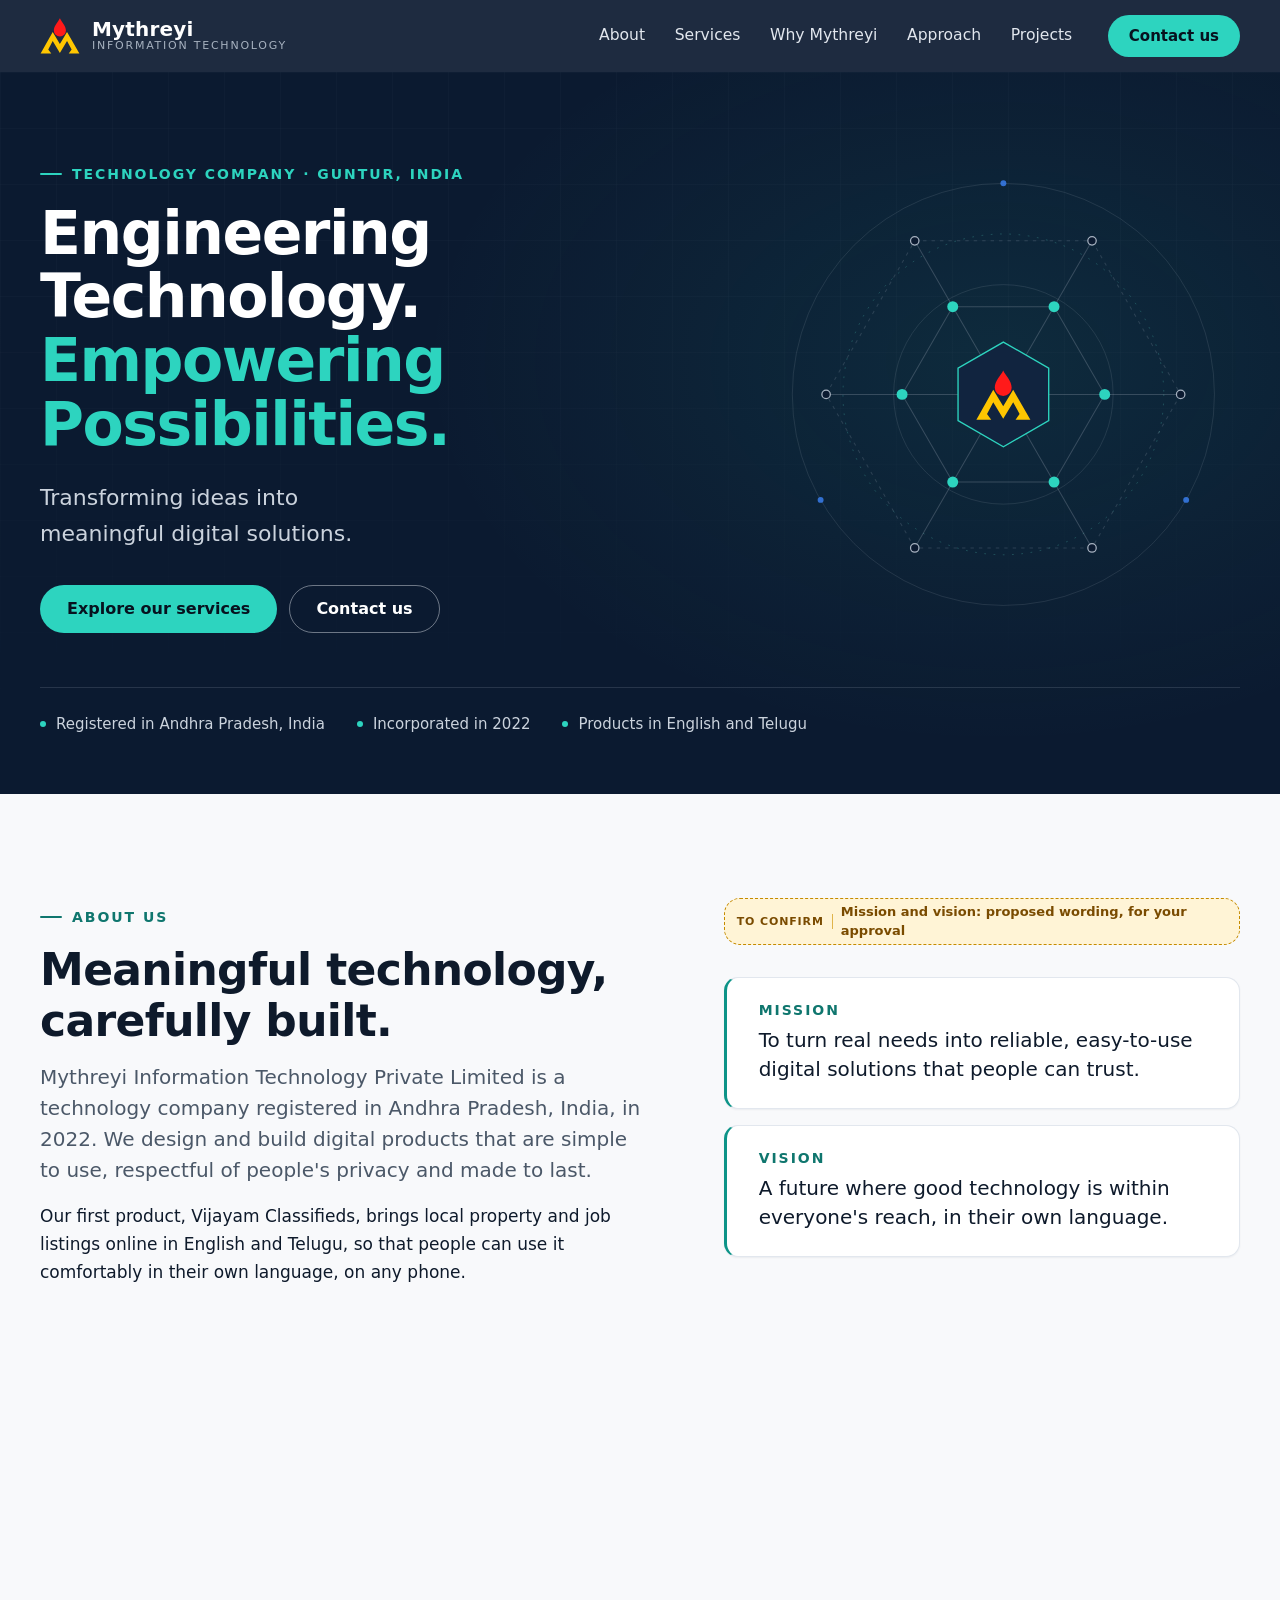
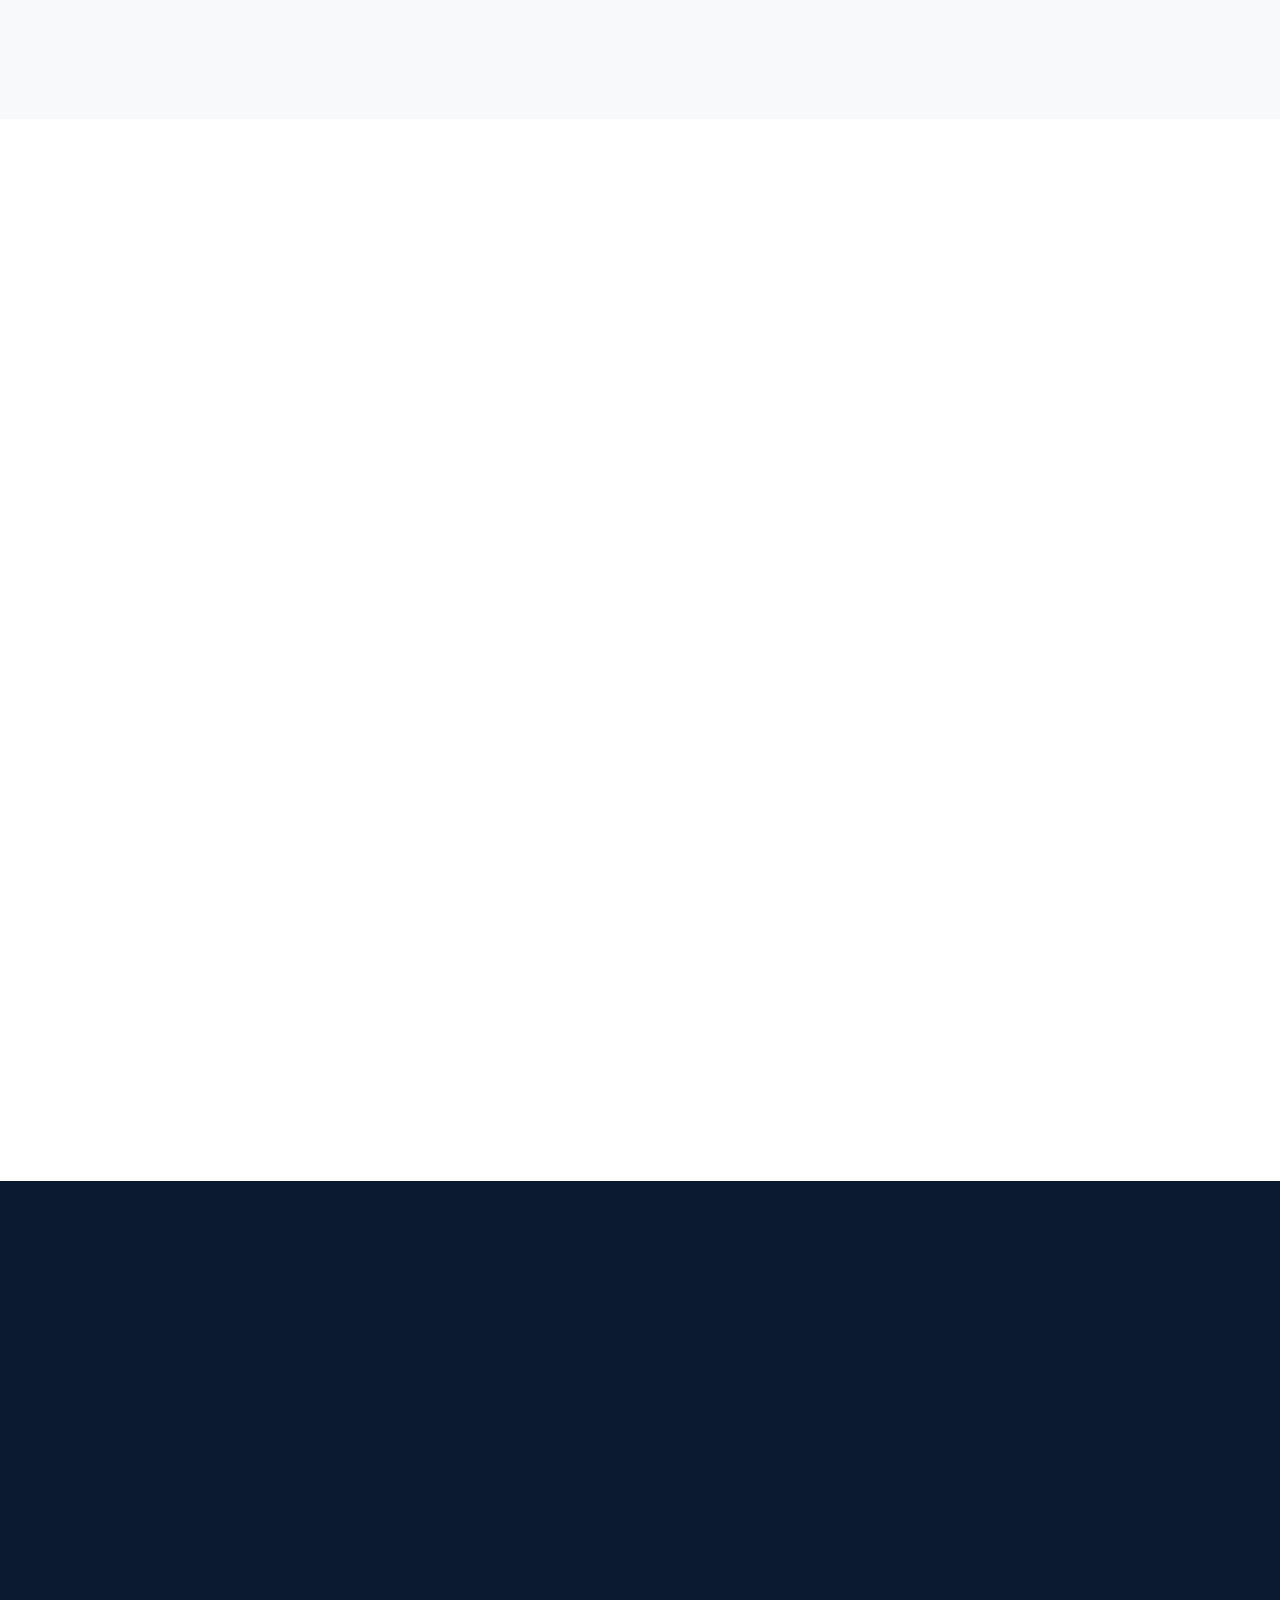
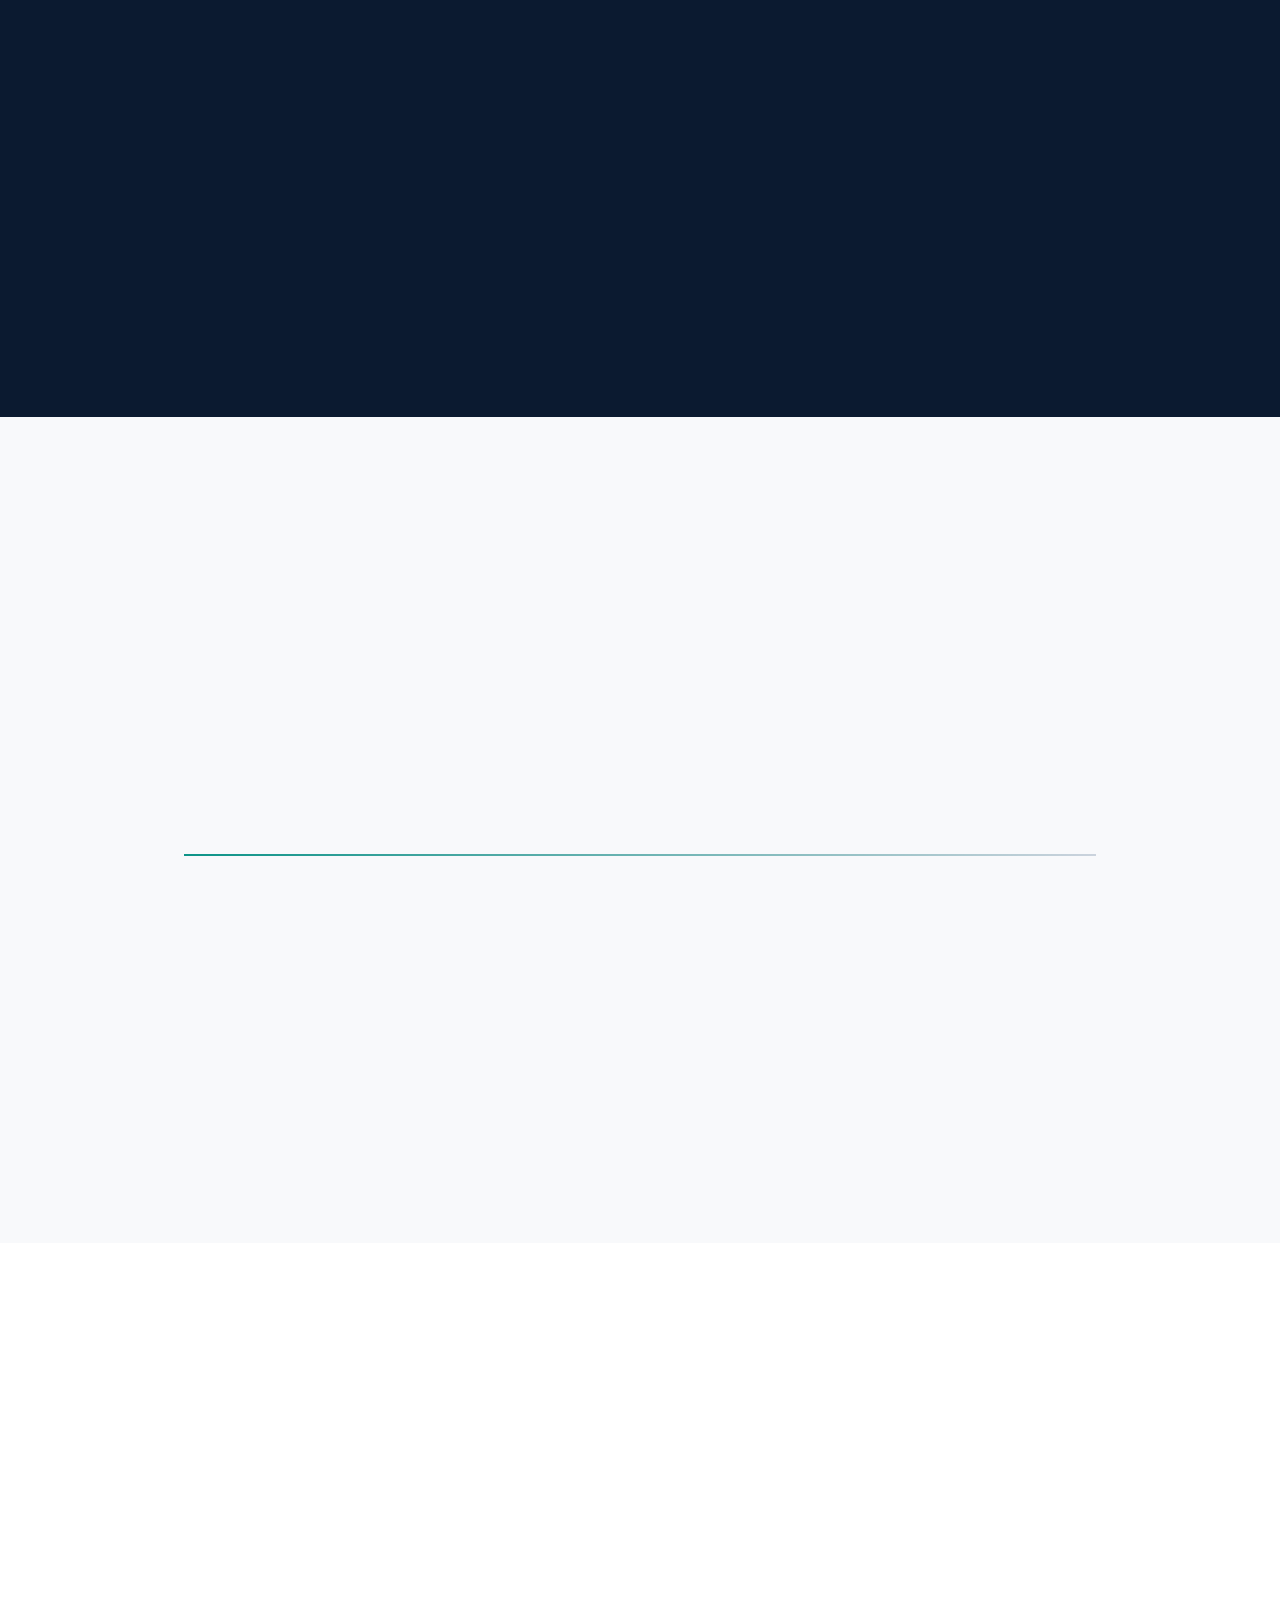
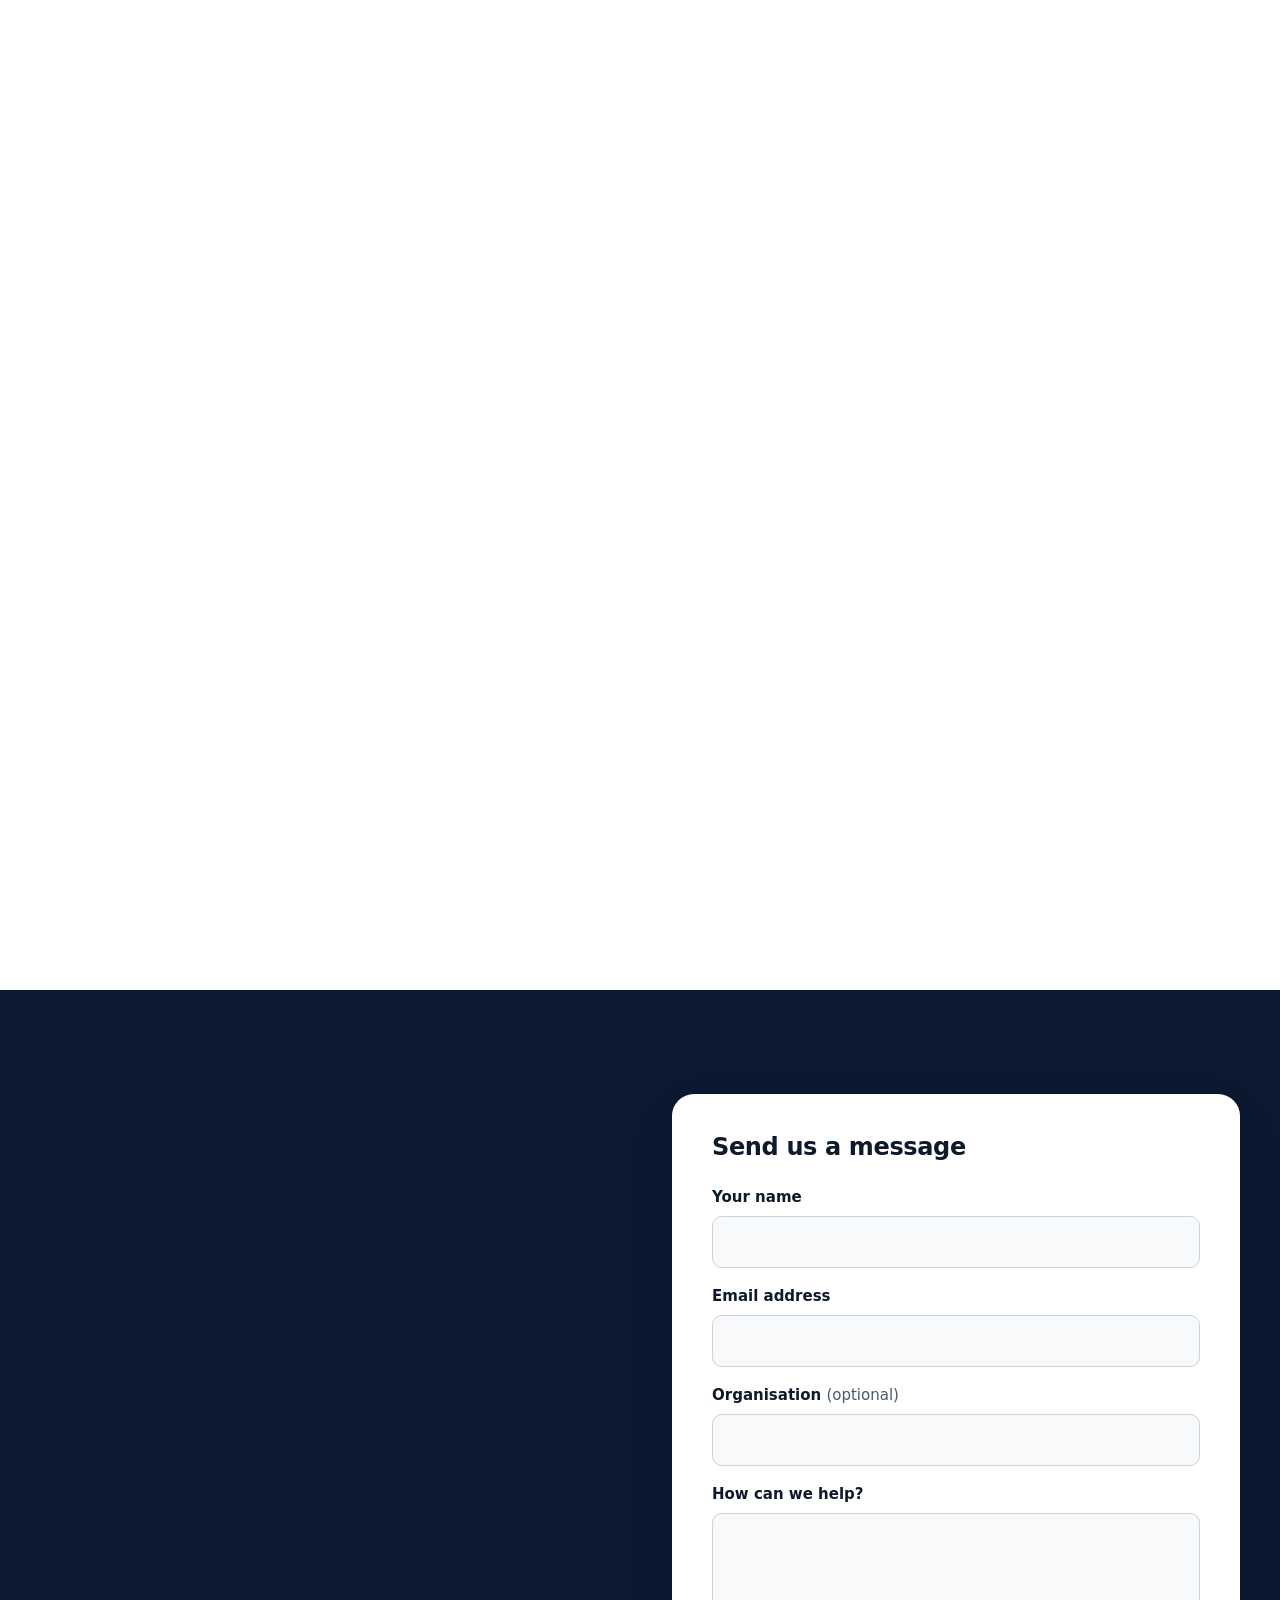
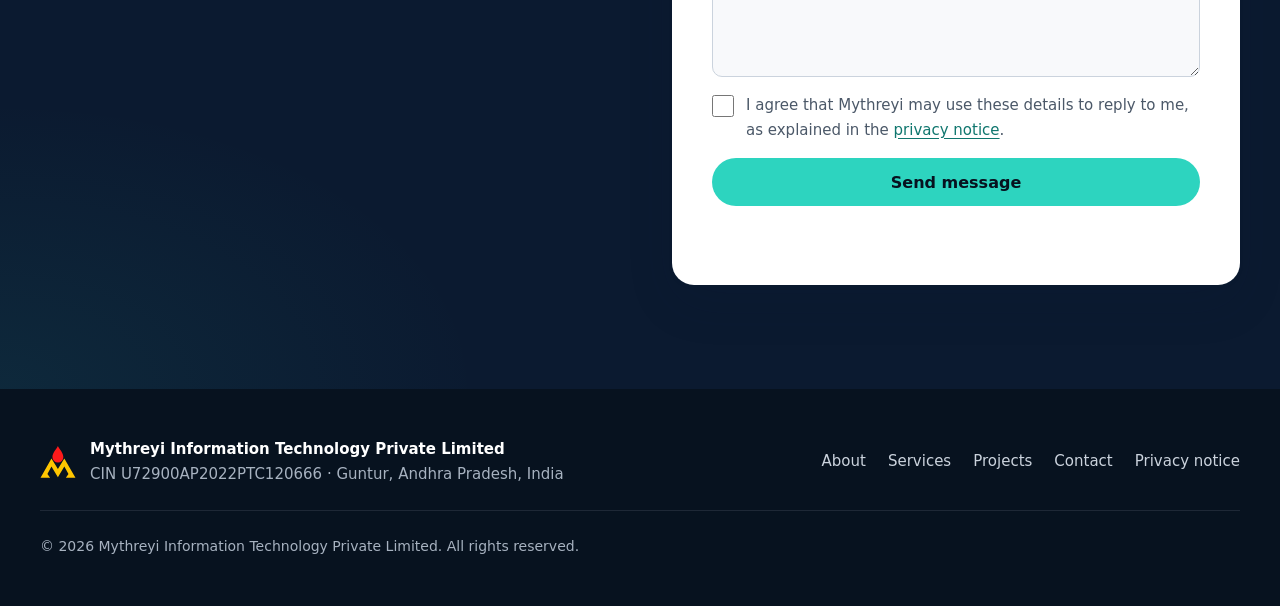
==== commit 5469fa6a: "Services approved: all six kept, their To-confirm label removed Co-Authored-By: Claude Opus 5.5 <nor" ====
--- a/index.html
+++ b/index.html
@@ -215,7 +215,6 @@
           <p class="eyebrow">Our services</p>
           <h2 id="services-title">What we can do for you</h2>
           <p class="lead">From the first idea to a dependable product, with care at every step.</p>
-          <p class="review-note">All six services are proposed categories, not yet confirmed offerings</p>
         </div>
 
         <ul class="cards cards-3">
@@ -375,7 +374,8 @@
             <ul class="tags" aria-label="Features">
               <li>Web application</li><li>English and Telugu</li><li>Map search</li><li>Voice input</li><li>Phone-first</li>
             </ul>
-            <a class="btn btn-primary" href="https://www.vijayam.com/" rel="noopener">Visit www.vijayam.com</a>
+            <!-- Goes straight to the Vijayam site until www.vijayam.com points there (GoDaddy forwarding, then the paid plan) -->
+            <a class="btn btn-primary" href="https://vijayam.pythonanywhere.com/" rel="noopener">Visit Vijayam Classifieds</a>
           </div>
           <figure class="project-shot">
             <img src="assets/img/vijayam-home.jpg" width="600" height="1128" loading="lazy" decoding="async"
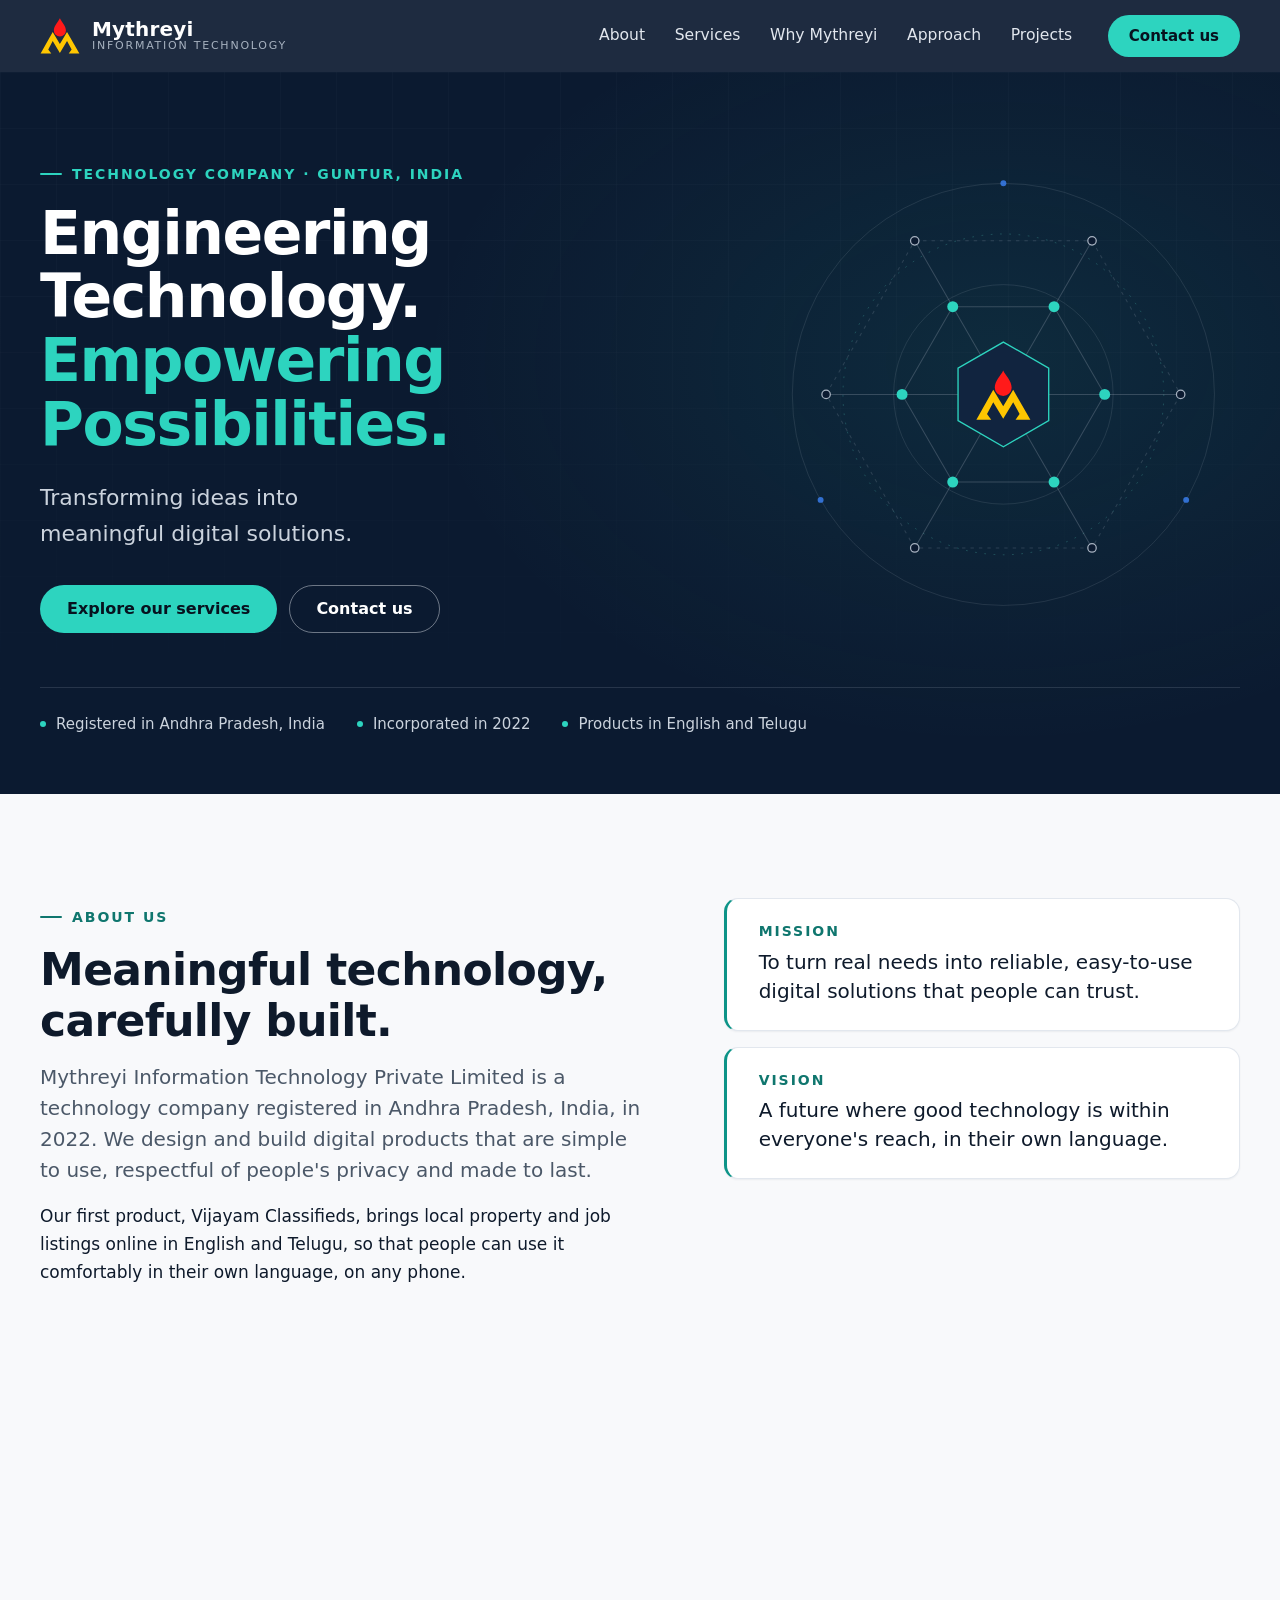
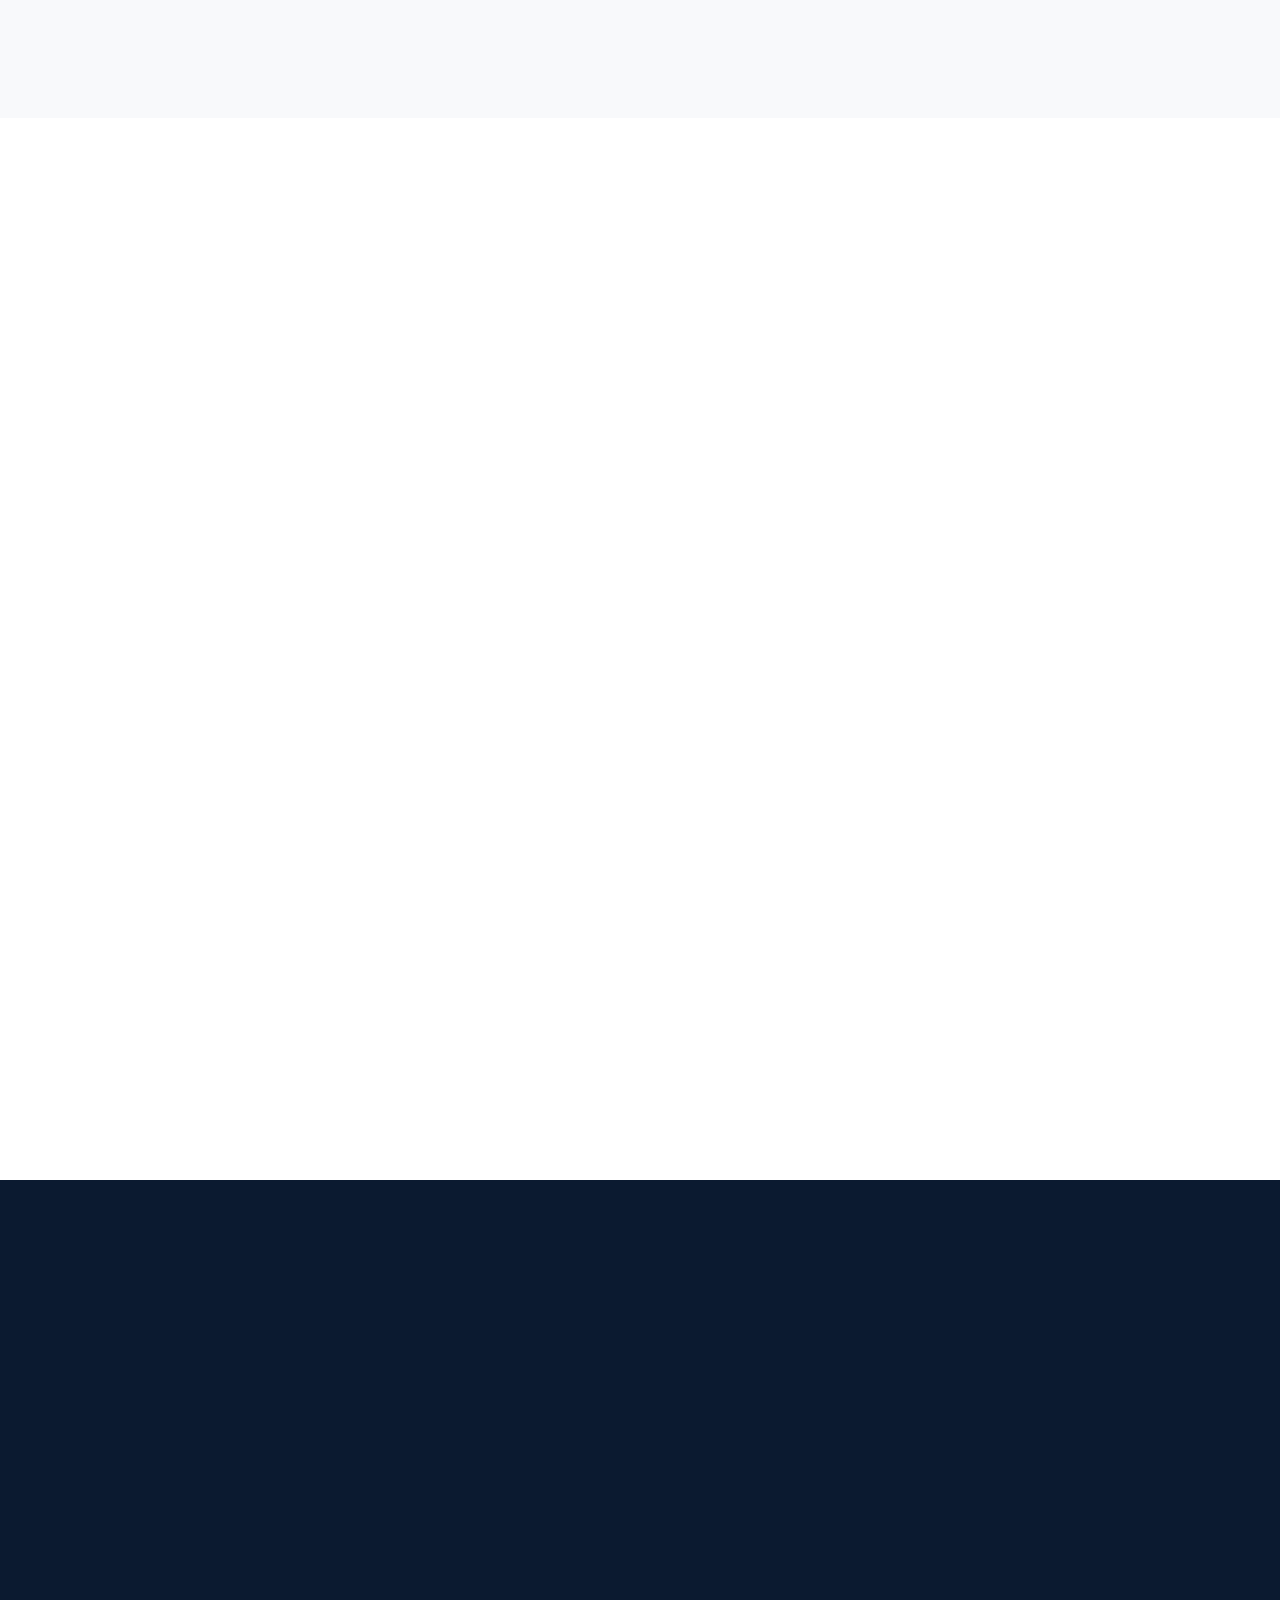
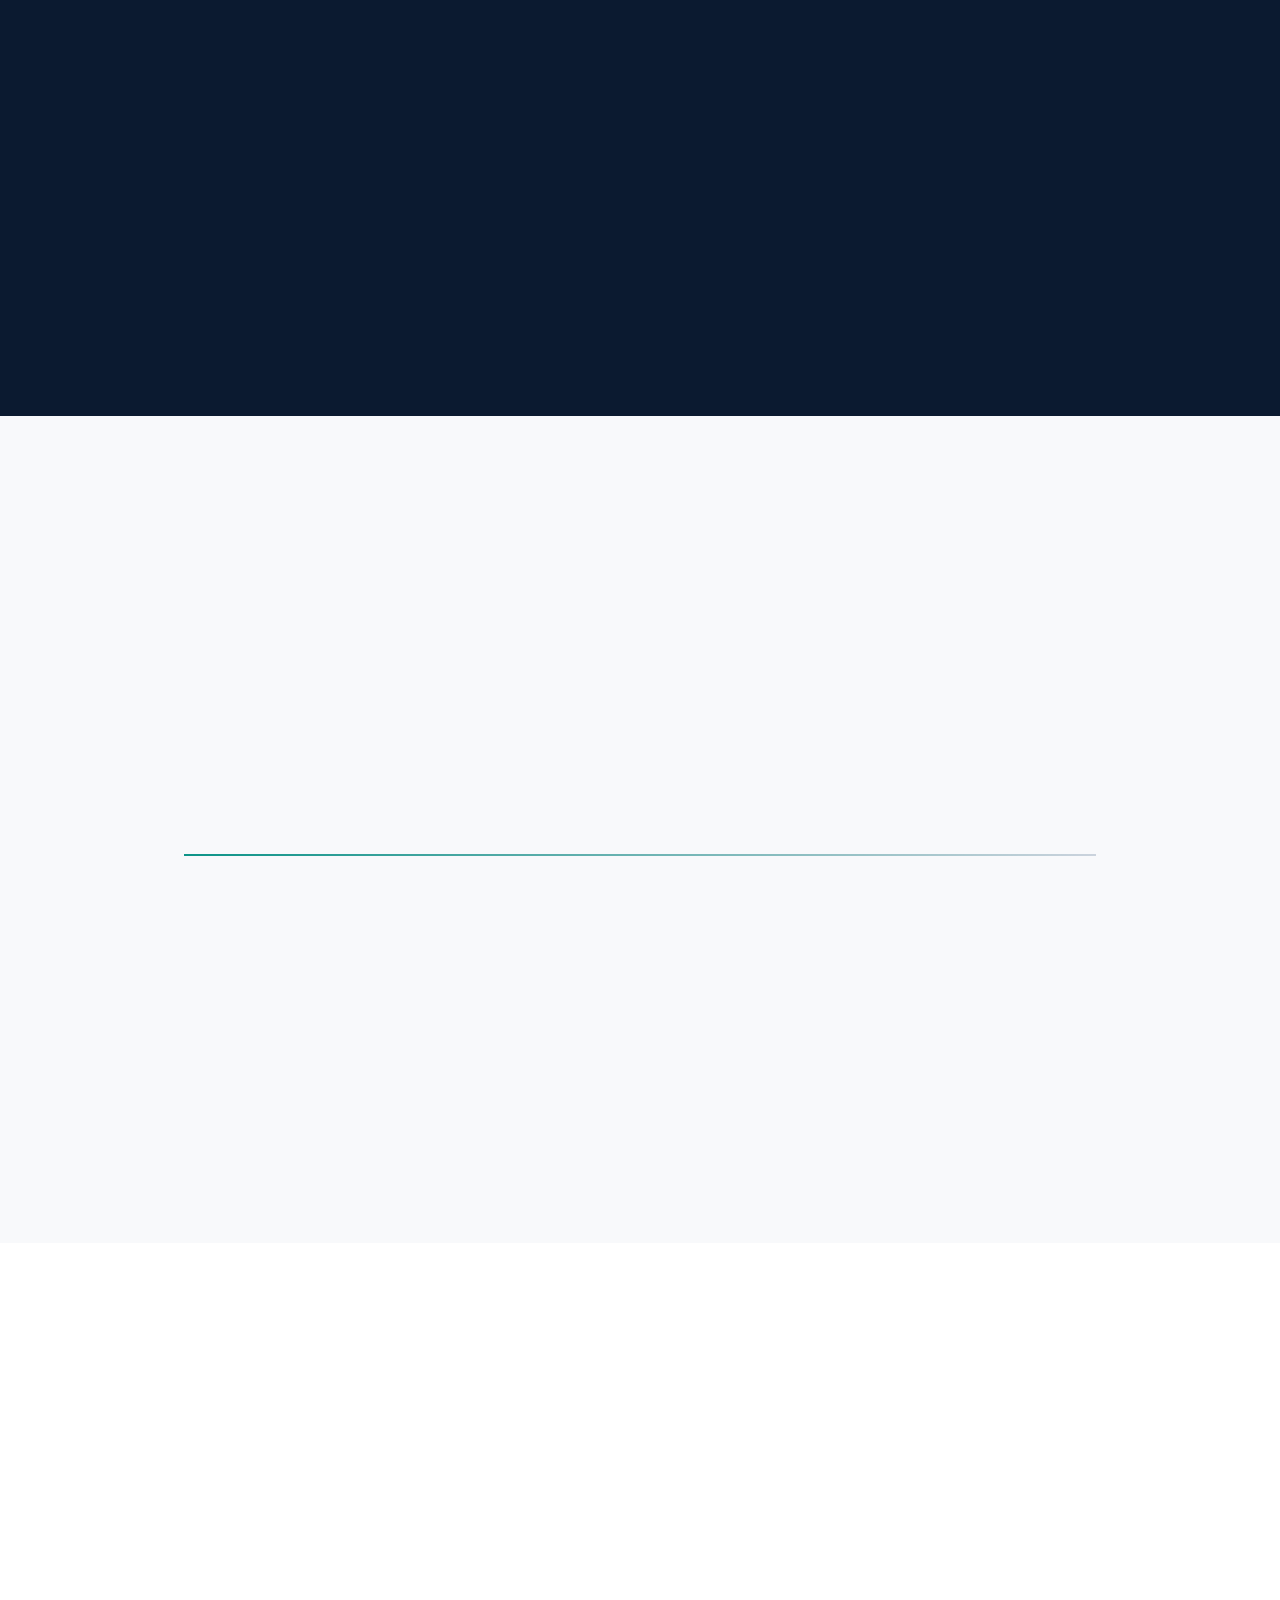
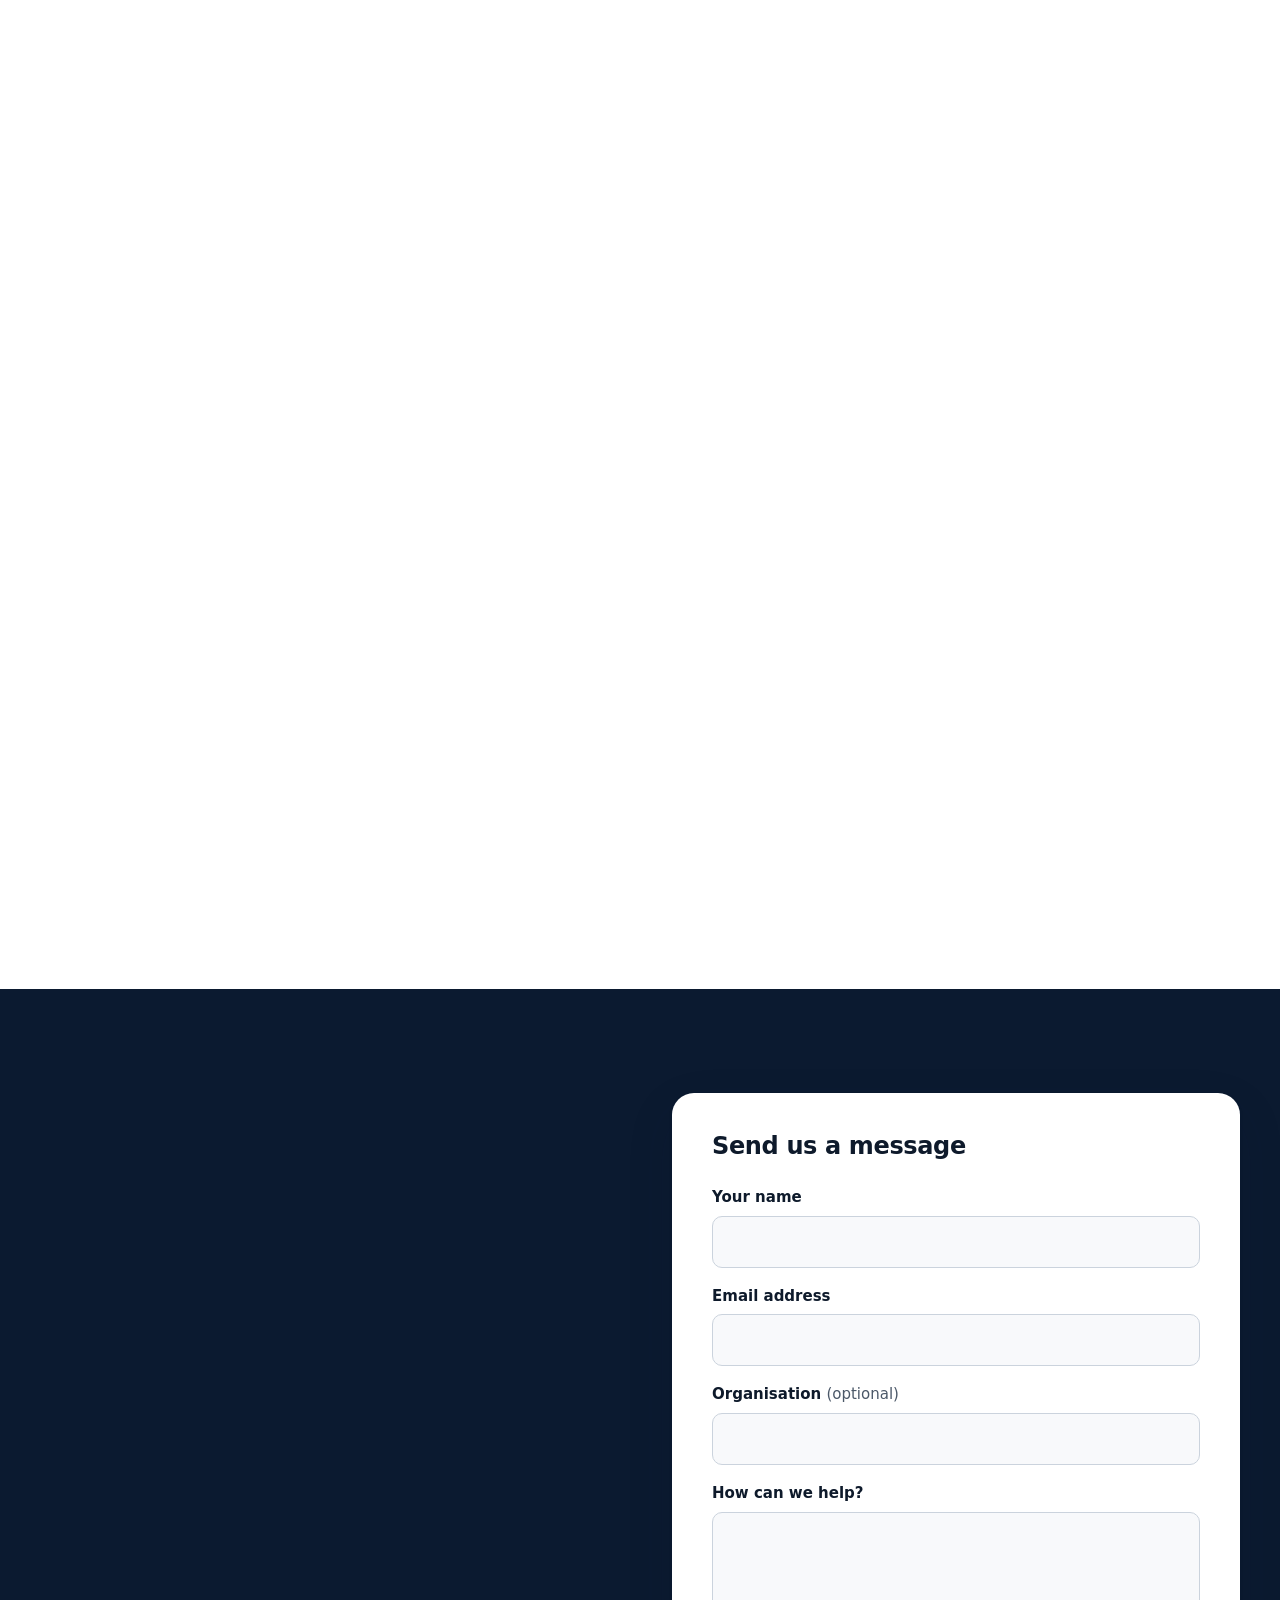
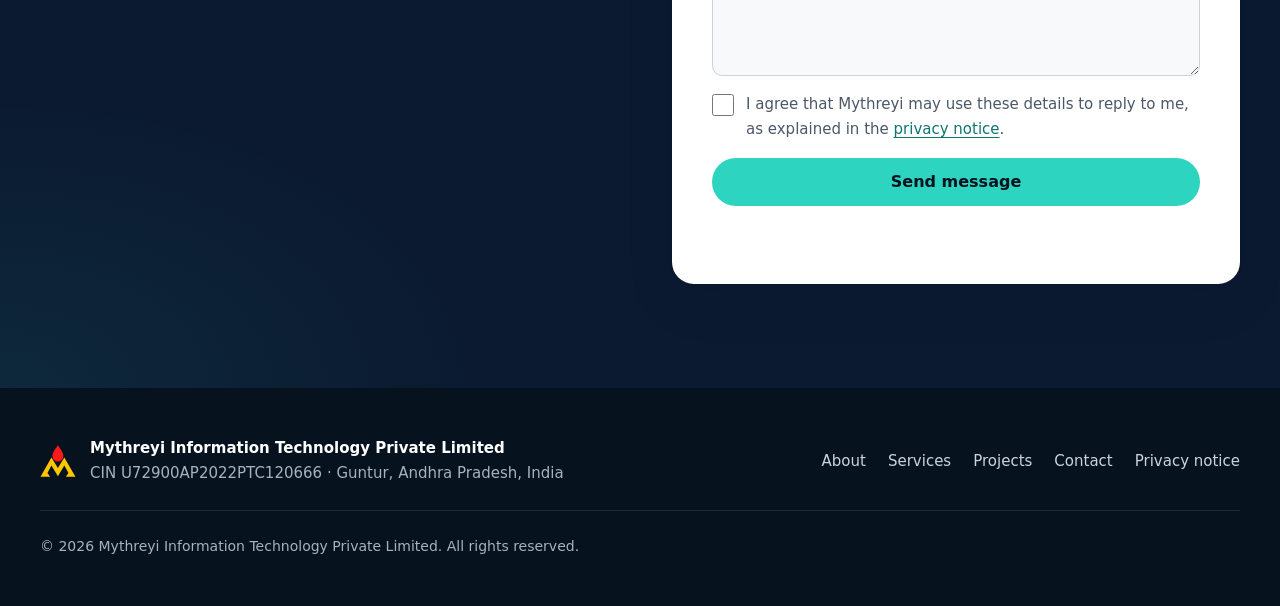
==== commit 2d55d890: "Mission, vision, core values and Why Mythreyi approved as written Co-Authored-By: Claude Opus 5.5 <n" ====
--- a/index.html
+++ b/index.html
@@ -165,7 +165,6 @@
           </div>
 
           <div class="mv" data-reveal>
-            <p class="review-note">Mission and vision: proposed wording, for your approval</p>
             <article class="mv-card">
               <h3>Mission</h3>
               <p>To turn real needs into reliable, easy-to-use digital solutions that people can trust.</p>
@@ -180,7 +179,6 @@
         <div class="values" data-reveal>
           <div class="values-head">
             <h3 class="values-title">Core values</h3>
-            <p class="review-note">Proposed values, for your approval</p>
           </div>
           <ul class="values-list">
             <li class="value">
@@ -272,7 +270,6 @@
             <p class="eyebrow eyebrow-light">Why Mythreyi</p>
             <h2 id="why-title">Built with care, explained in plain words.</h2>
             <p class="lead">These are the principles our products are already built on.</p>
-            <p class="review-note">Based on how Vijayam Classifieds is built; please confirm</p>
           </div>
 
           <ol class="why-list">
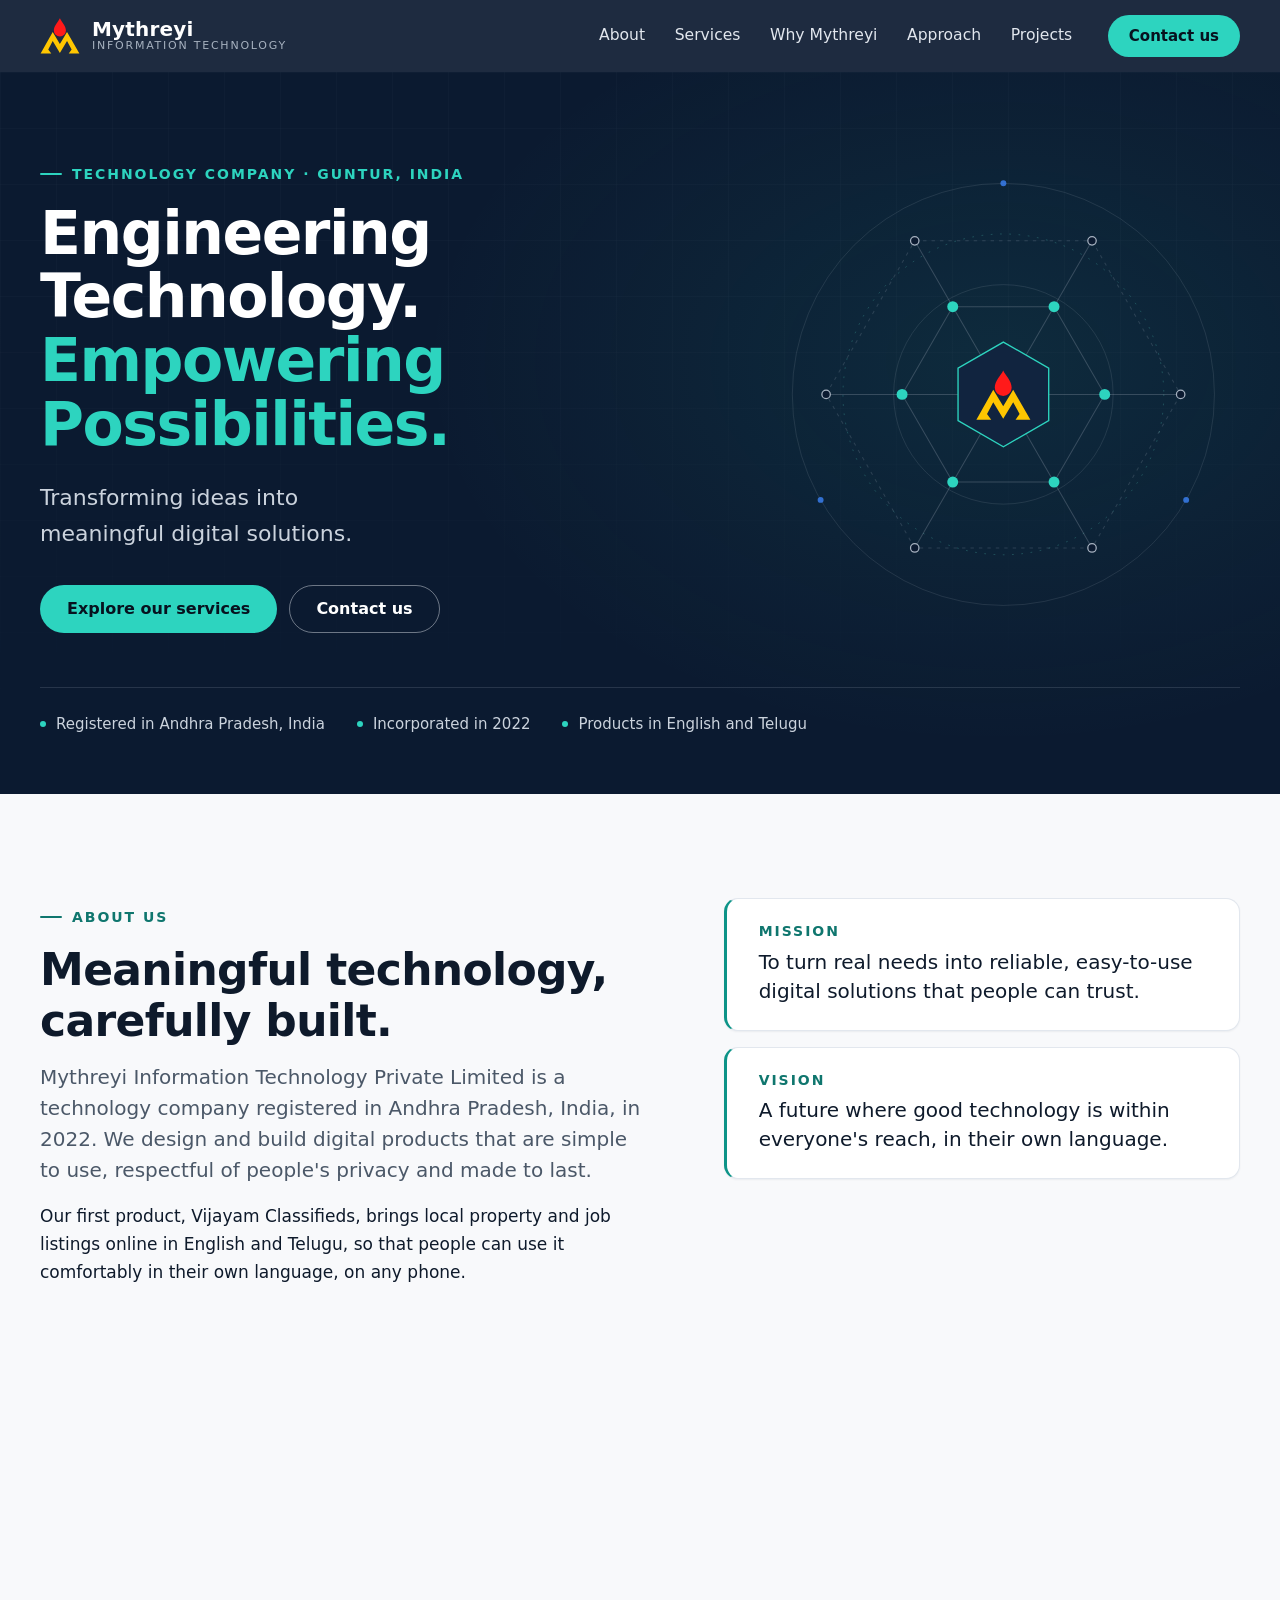
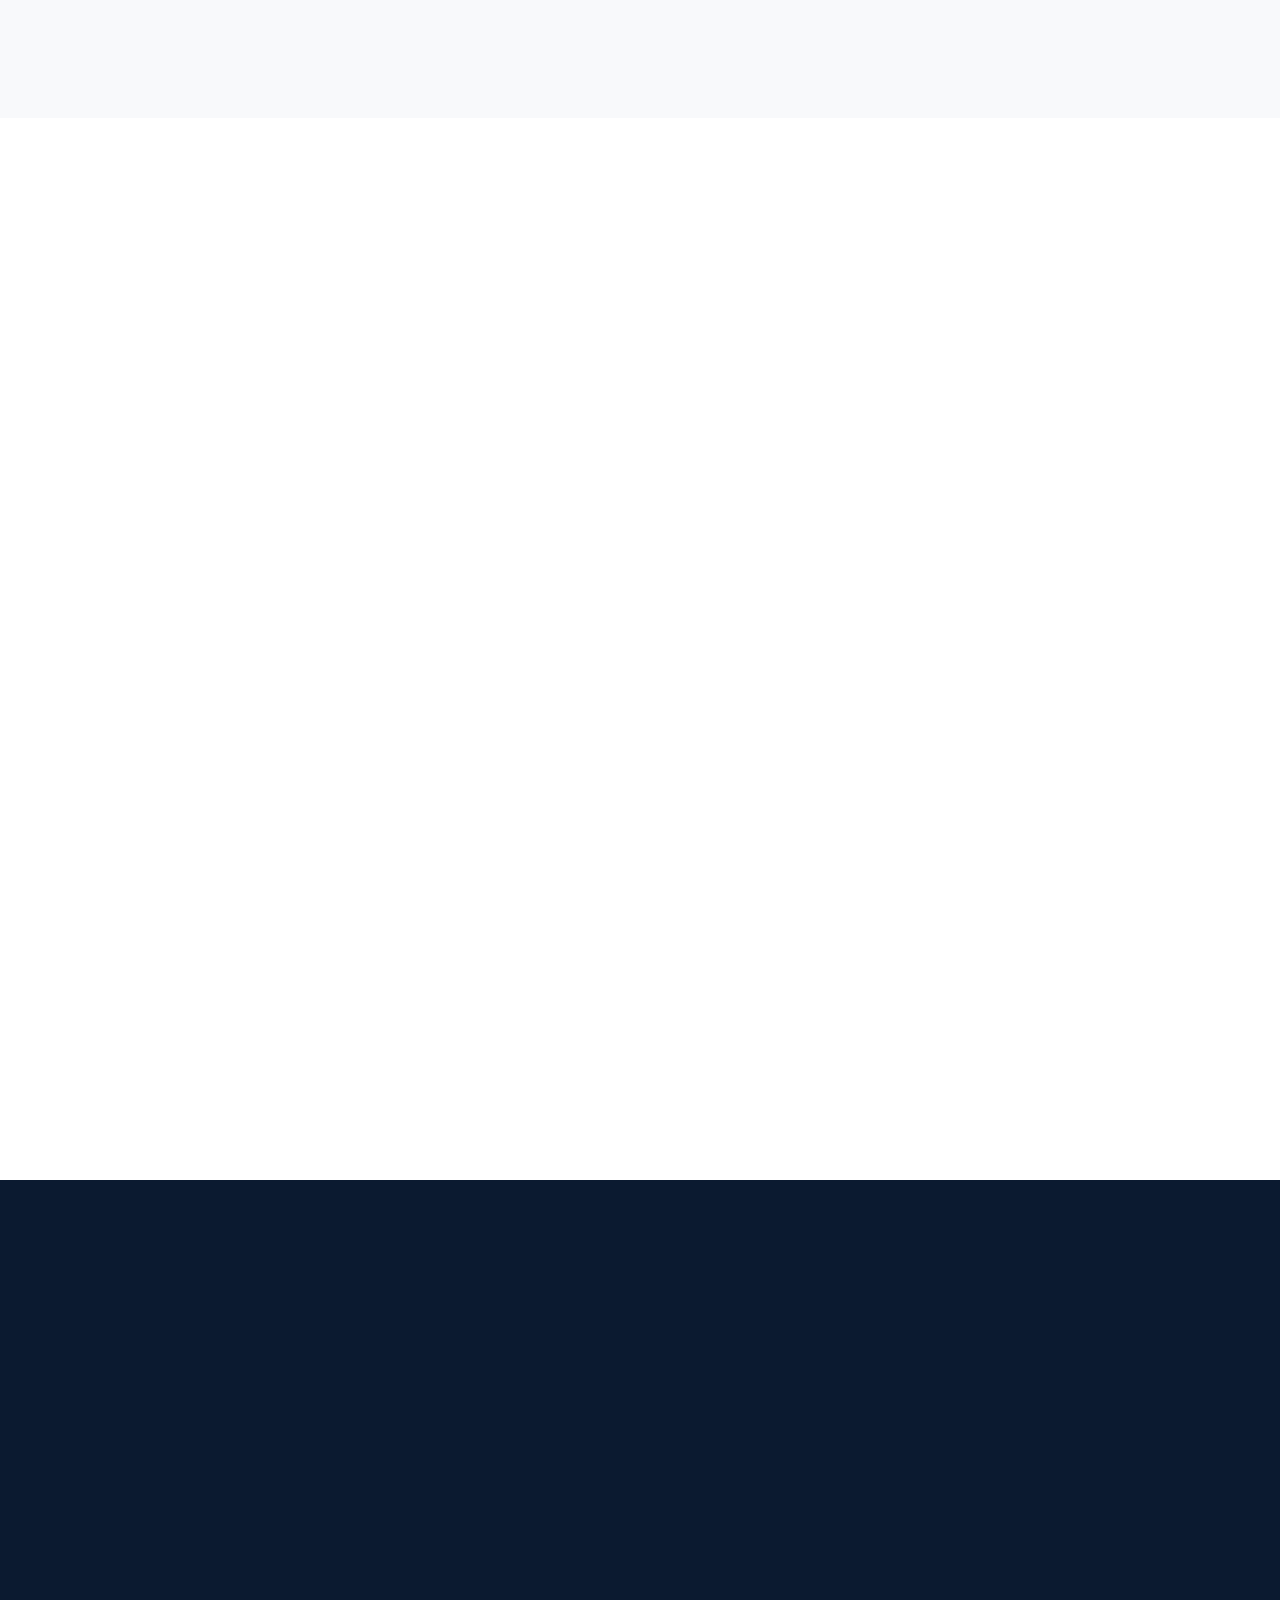
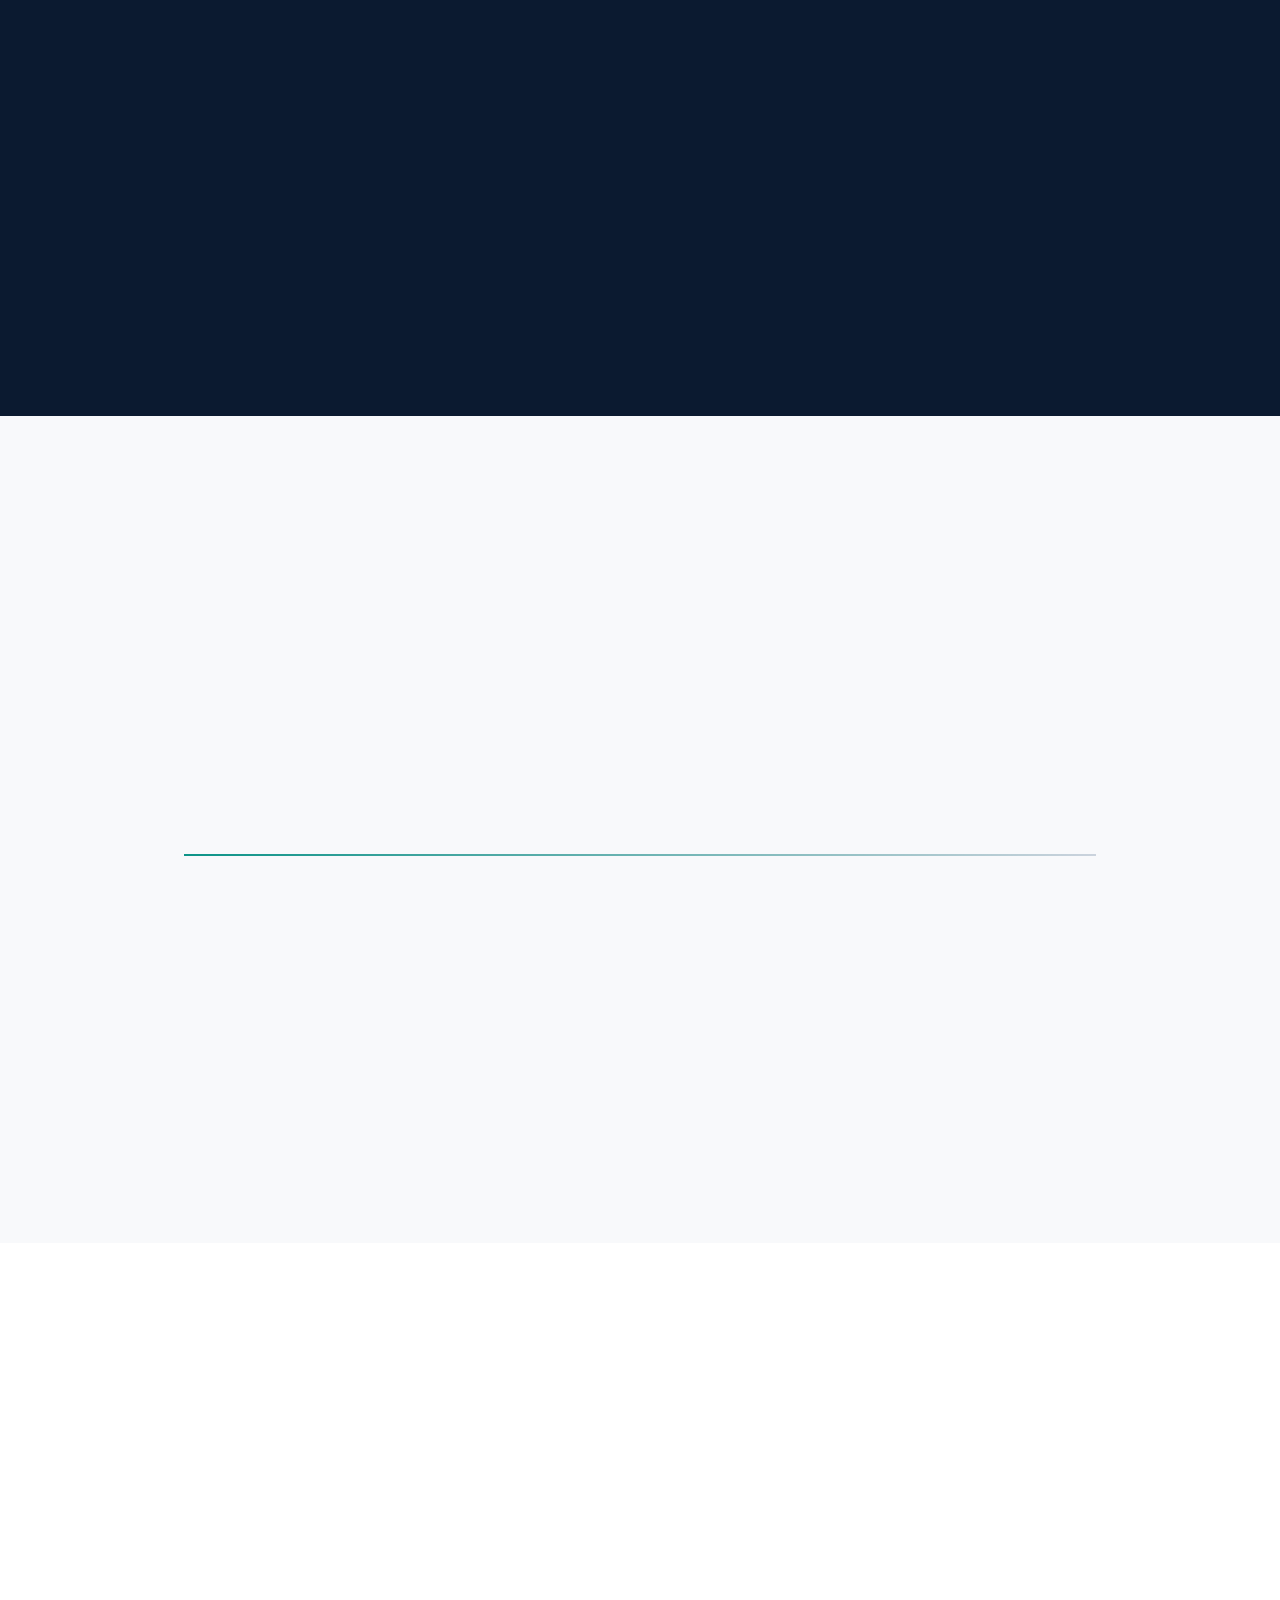
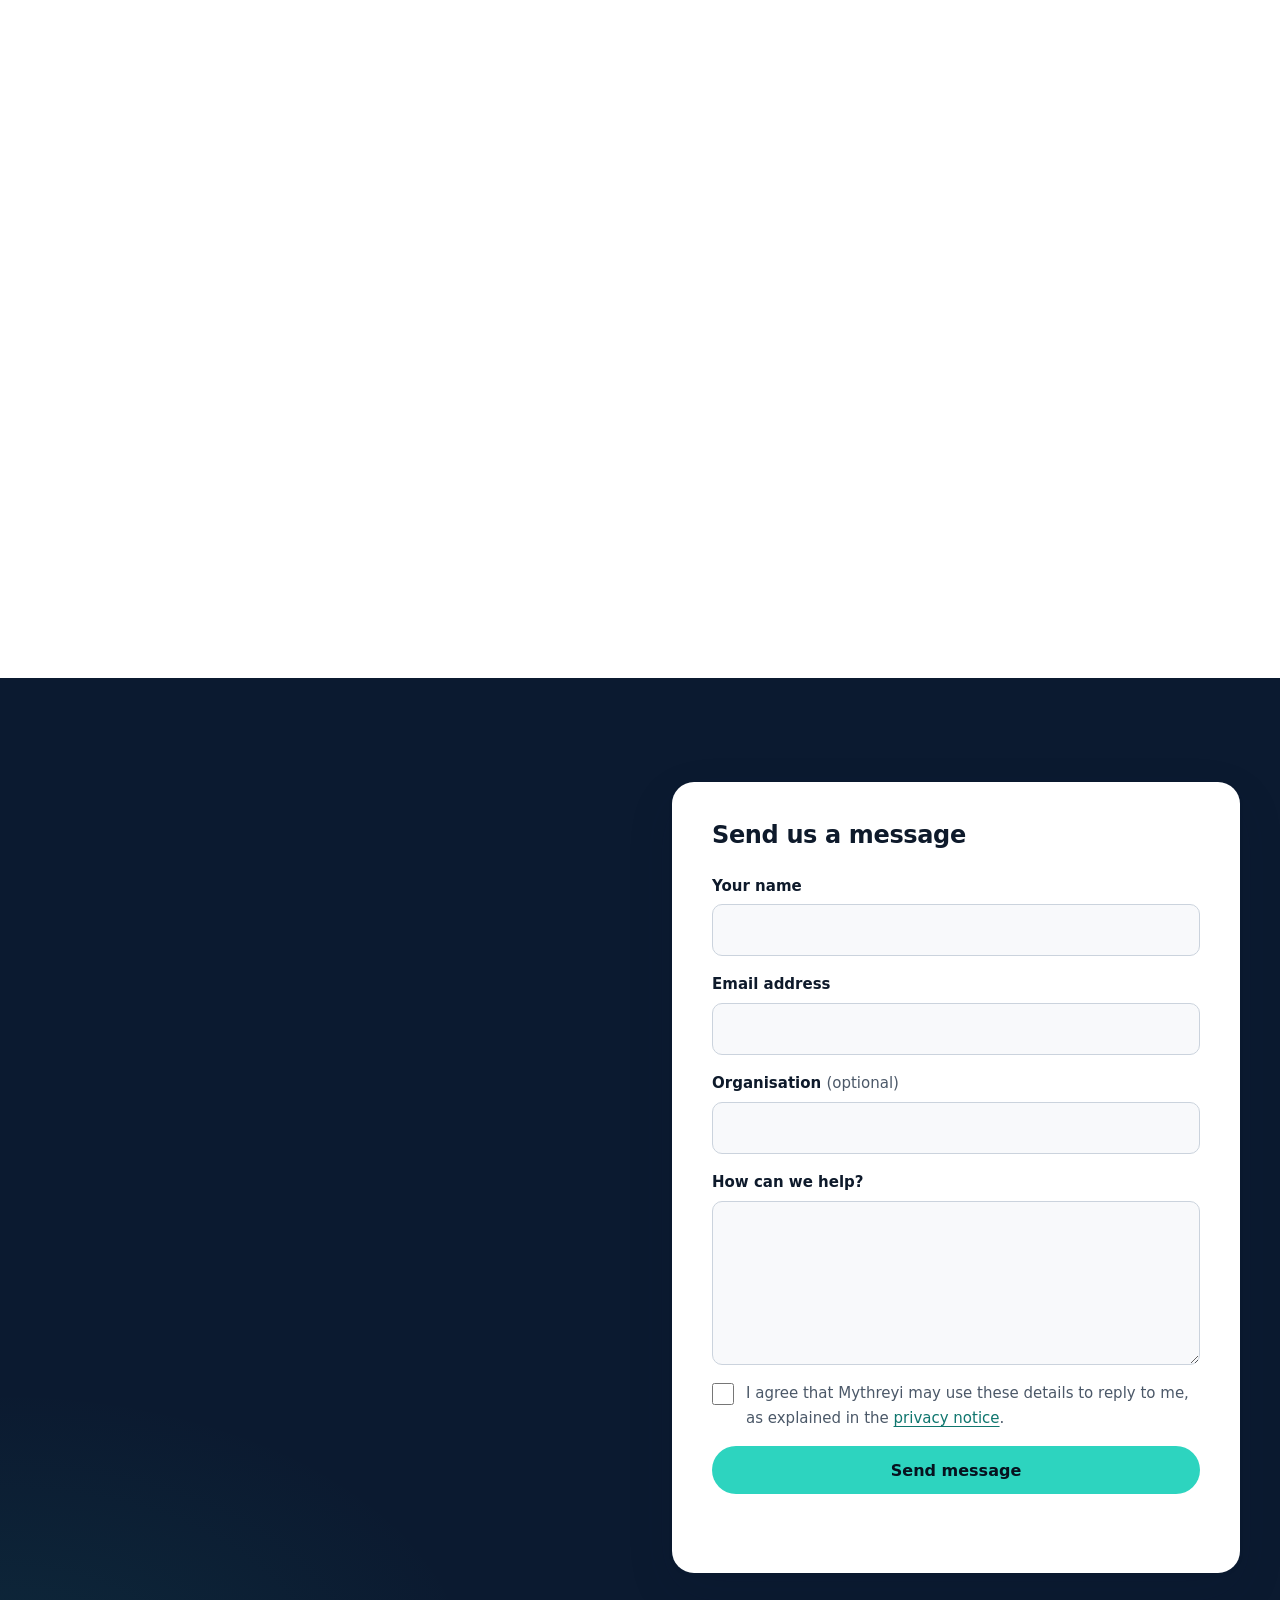
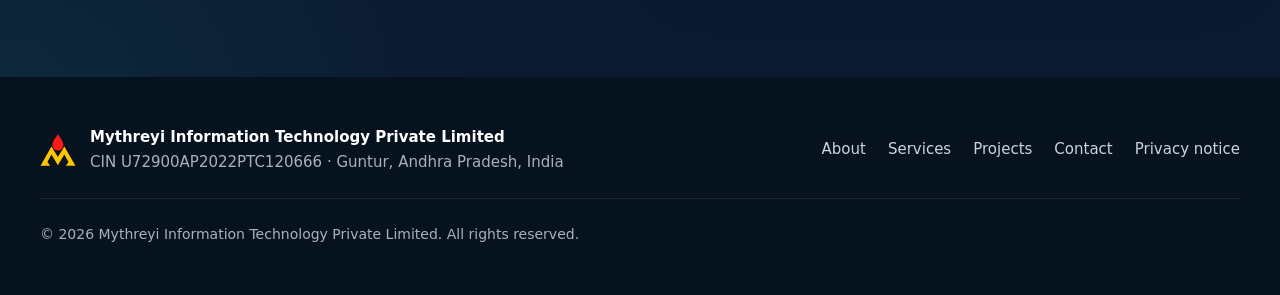
==== commit c6cfc7ea: "Mythreyi Academy hidden for now (owner's decision) Co-Authored-By: Claude Opus 5.5 <noreply@anthropi" ====
--- a/index.html
+++ b/index.html
@@ -380,13 +380,13 @@
           </figure>
         </article>
 
-        <article class="project project-minor" data-reveal>
+        <!-- Hidden for now (owner, 10 Oct 2026). To show it, delete the word "hidden" below. -->
+        <article class="project project-minor" data-reveal hidden>
           <div class="project-body">
             <p class="project-status status-planning">In planning</p>
             <h3>Mythreyi Academy</h3>
             <p>An educational technology initiative, now in planning and documentation. It will have its own home at
               www.mythreyi.in.</p>
-            <p class="review-note">Show the Academy here only if you approve</p>
           </div>
         </article>
       </div>
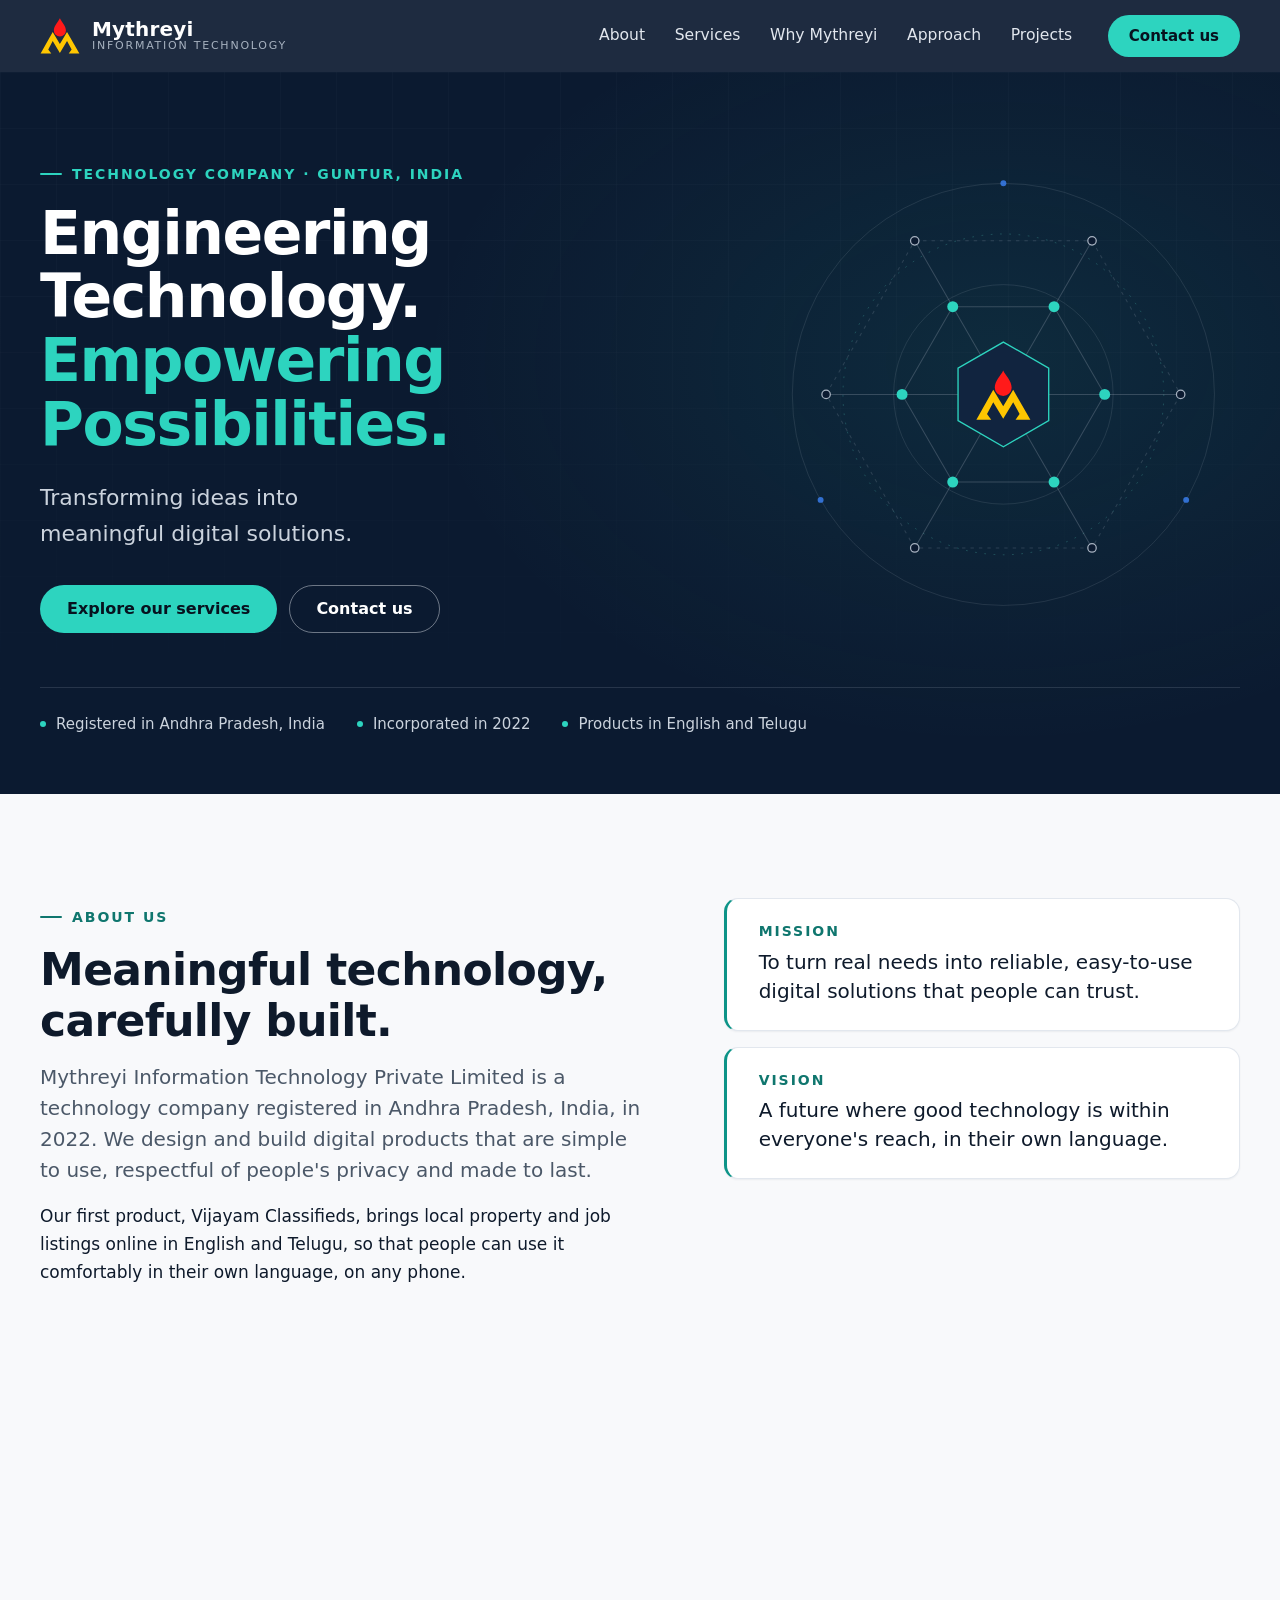
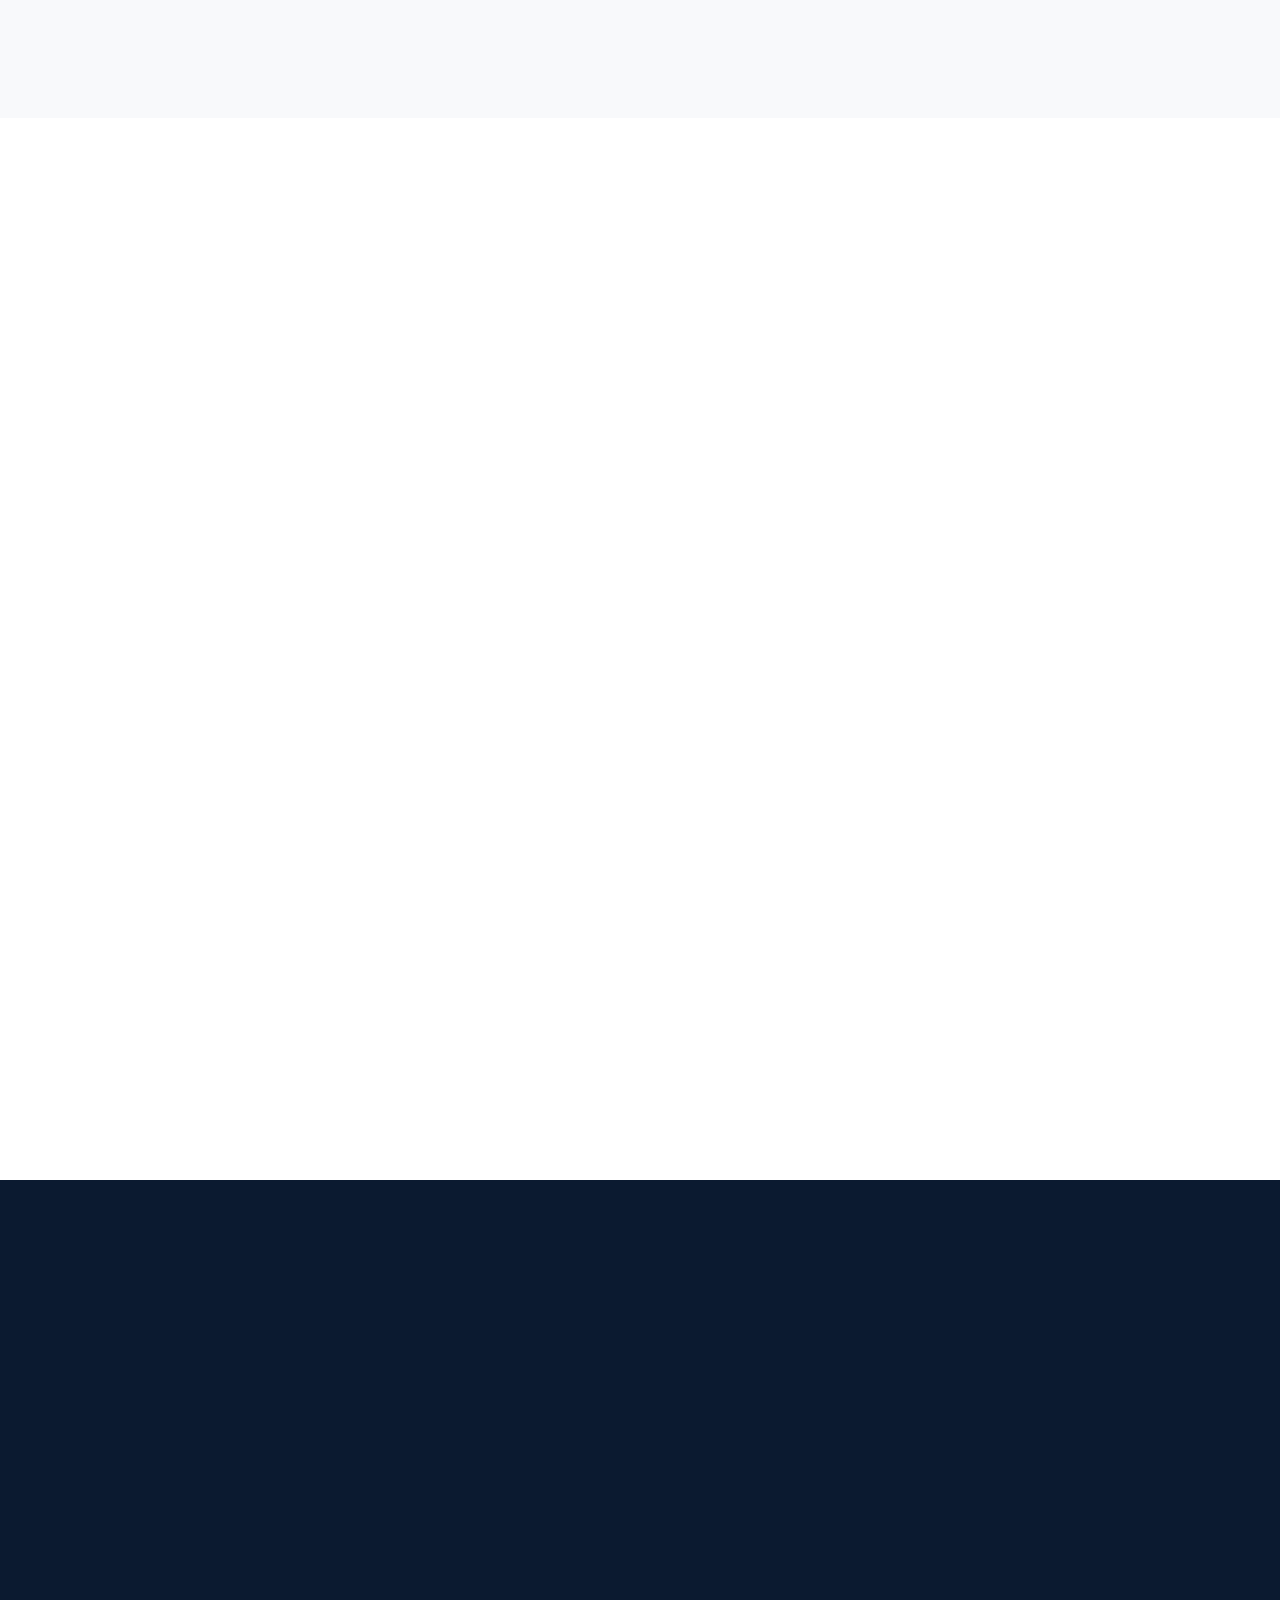
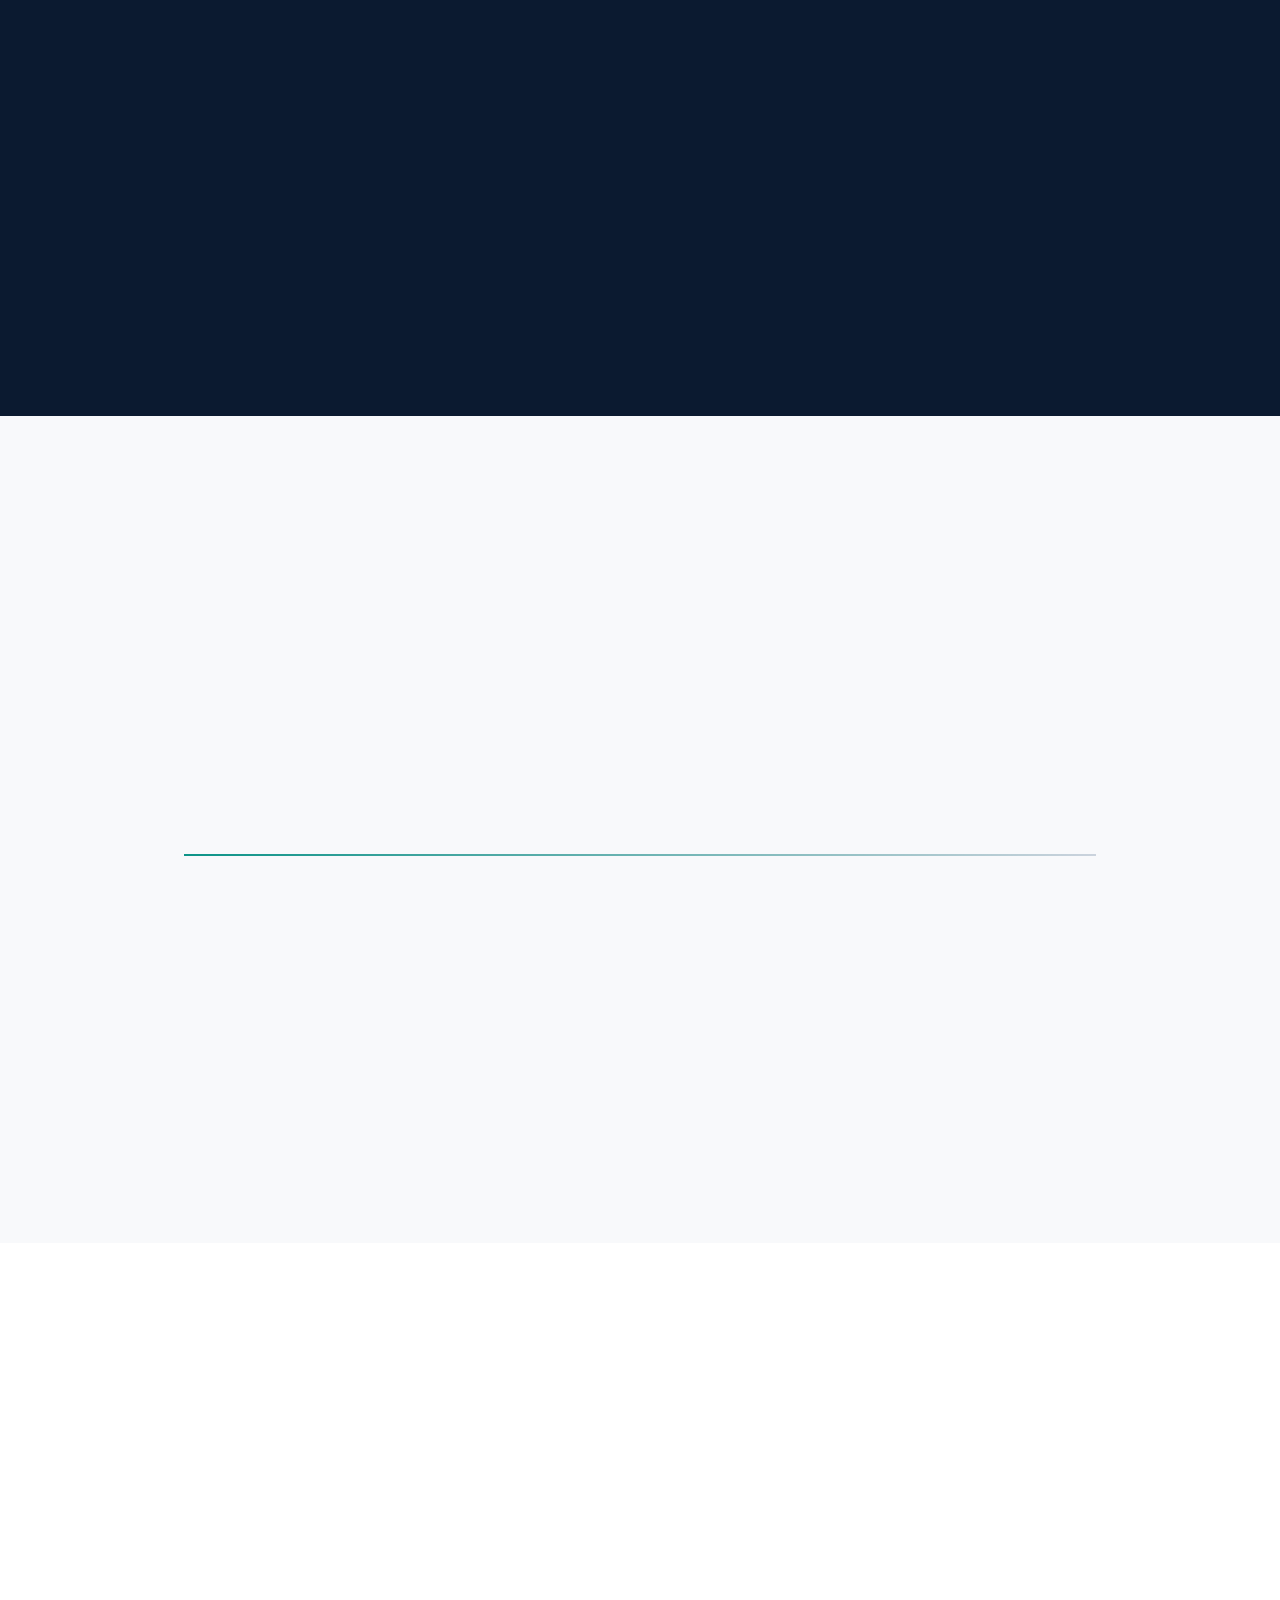
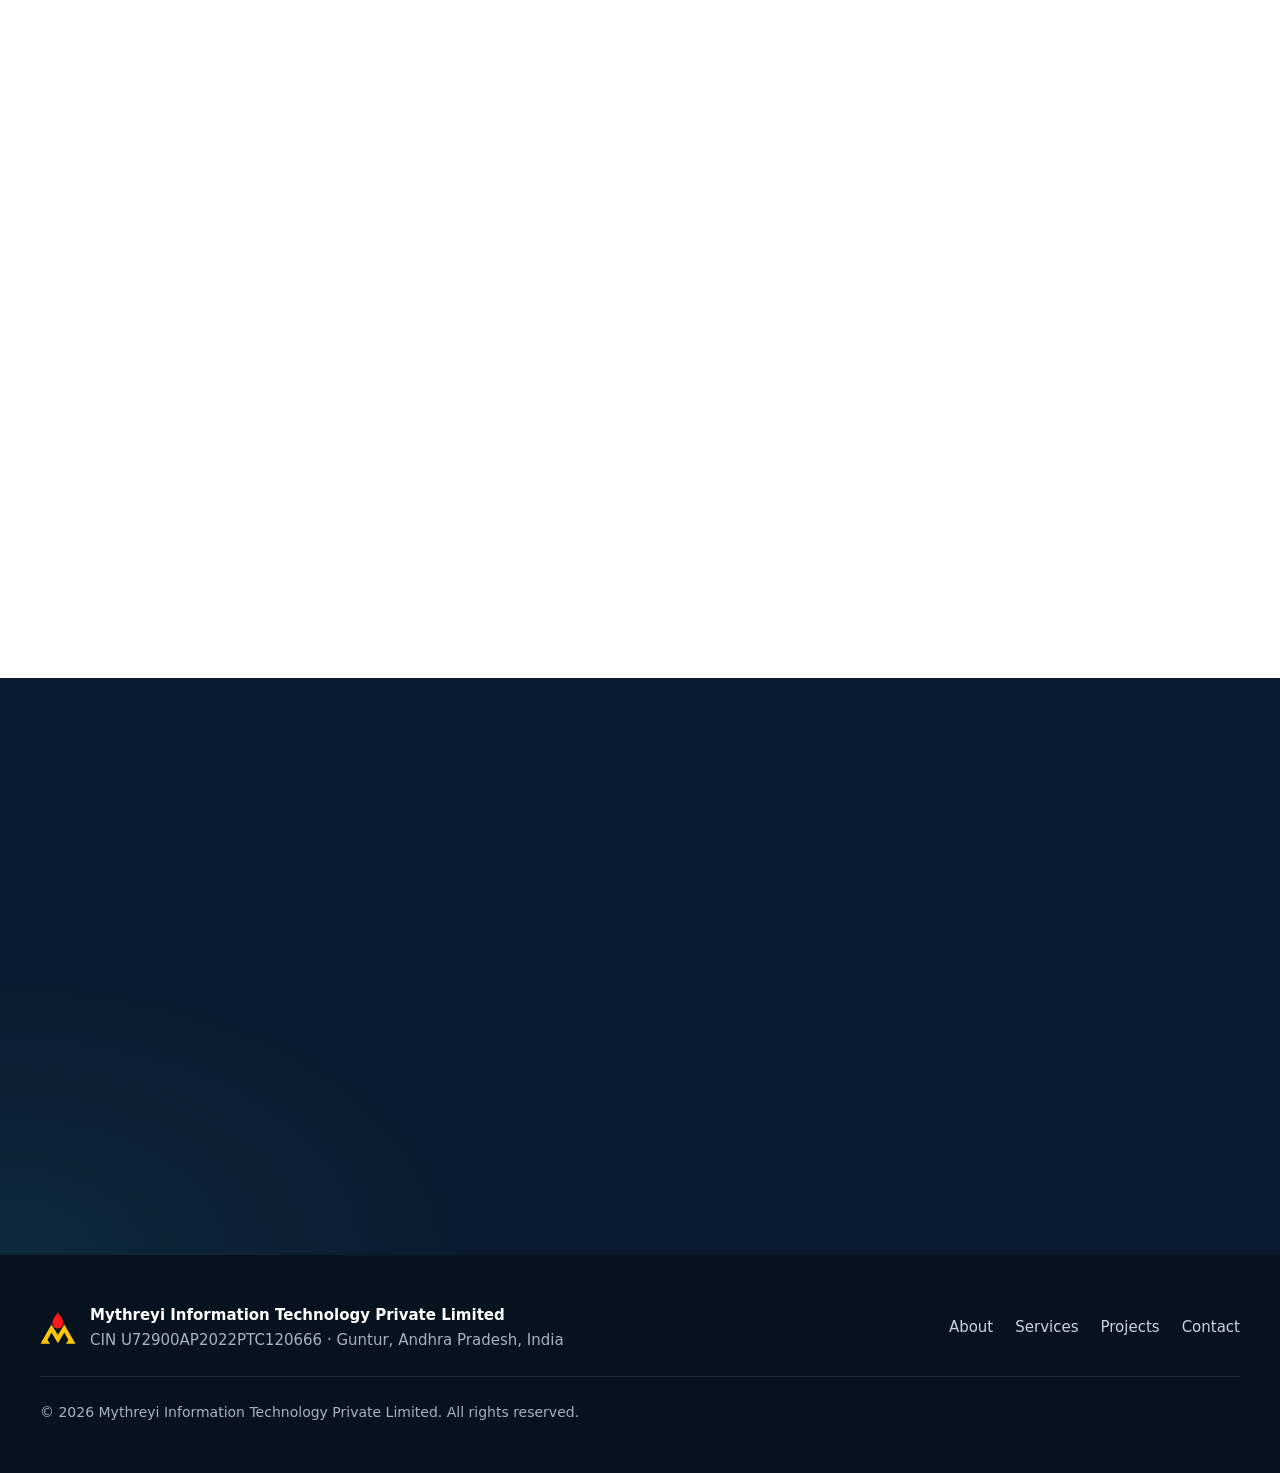
==== commit 90ffea06: "Ready for www.mythreyi.com: review labels off, contact form hidden until Formspree The contact secti" ====
--- a/index.html
+++ b/index.html
@@ -47,9 +47,8 @@
   </script>
 </head>
 
-<!-- "review" shows the yellow notes on everything that still needs the owner's approval.
-     Remove the class only when every note has been confirmed (see README.md). -->
-<body class="review" id="top">
+<!-- Add class="review" to <body> to show the yellow notes on anything still waiting for the owner's approval. -->
+<body id="top">
   <a class="skip-link" href="#main">Skip to main content</a>
 
   <header class="site-header" data-header>
@@ -398,13 +397,15 @@
         <div class="contact-copy" data-reveal>
           <p class="eyebrow eyebrow-light">Contact us</p>
           <h2 id="contact-title">Let's build something meaningful.</h2>
-          <p class="lead">Tell us about your idea, project or question, and we will get back to you.</p>
+          <p class="lead">Our contact form will open soon. Until then, you will find our registered office below.</p>
 
           <dl class="contact-details">
+            <!-- Email hidden for now (owner, 10 Oct 2026); the contact form is the way to write to us.
             <div>
               <dt>Email</dt>
-              <dd><span class="tbc">Business email: to confirm</span></dd>
+              <dd><a href="mailto:name@example.com">name@example.com</a></dd>
             </div>
+            -->
             <div>
               <dt>Registered office</dt>
               <dd>New GMC No 74, Jai Srikrishna Complex,<br>3/3 Ashok Nagar, Guntur,<br>Andhra Pradesh 522002, India</dd>
@@ -412,9 +413,8 @@
           </dl>
 
           <div class="social review-only">
-            <p class="review-note">Social links: add the real addresses, or remove this block</p>
+            <p class="review-note">Facebook: waiting for the page address; LinkedIn later</p>
             <ul class="social-list">
-              <li><a href="#contact">LinkedIn</a></li>
               <li><a href="#contact">Facebook</a></li>
             </ul>
           </div>
@@ -422,7 +422,9 @@
 
         <!-- The form sends to data-endpoint (a form service) if set, otherwise opens the visitor's email app
              addressed to data-email. Fill in one of them before going live (README.md). -->
-        <form class="contact-form" method="post" action="#contact" novalidate
+        <!-- Hidden until Formspree is connected (owner, 10 Oct 2026): fill in data-endpoint and action, delete "hidden",
+             and change the lead sentence above back to "Tell us about your idea, project or question, and we will get back to you." -->
+        <form class="contact-form" method="post" action="#contact" novalidate hidden
               data-contact-form data-endpoint="" data-email="">
           <h3 class="form-title">Send us a message</h3>
 
@@ -487,7 +489,7 @@
           <li><a href="#services">Services</a></li>
           <li><a href="#projects">Projects</a></li>
           <li><a href="#contact">Contact</a></li>
-          <li><a href="privacy.html">Privacy notice</a></li>
+          <!-- Back when the contact form opens: <li><a href="privacy.html">Privacy notice</a></li> -->
         </ul>
       </nav>
       <p class="copyright">© <span data-year>2026</span> Mythreyi Information Technology Private Limited. All rights reserved.</p>
--- a/assets/css/styles.css
+++ b/assets/css/styles.css
@@ -60,6 +60,7 @@
   text-rendering: optimizeLegibility;
 }
 img, svg { display: block; max-width: 100%; }
+[hidden] { display: none !important; }
 h1, h2, h3, h4 { font-family: var(--font-display); line-height: 1.15; margin: 0; letter-spacing: -0.015em; color: inherit; text-wrap: balance; }
 .lead, .hero-lead { text-wrap: balance; }
 h2 { font-size: var(--step-3); font-weight: 600; }
@@ -359,6 +360,7 @@
     var(--navy-900); }
 .contact-grid { display: grid; gap: var(--space-7); align-items: start; }
 @media (min-width: 960px) { .contact-grid { grid-template-columns: 1fr 1fr; gap: var(--space-8); } }
+@media (min-width: 960px) { .contact-grid:has(> .contact-form[hidden]) { grid-template-columns: minmax(0, 720px); } }
 .contact-copy h2 { margin-bottom: var(--space-4); }
 .contact-details { margin: var(--space-6) 0 0; display: grid; gap: var(--space-5); }
 .contact-details dt { font-size: var(--step--1); font-weight: 600; letter-spacing: 0.12em; text-transform: uppercase; color: var(--teal-400); margin-bottom: 4px; }
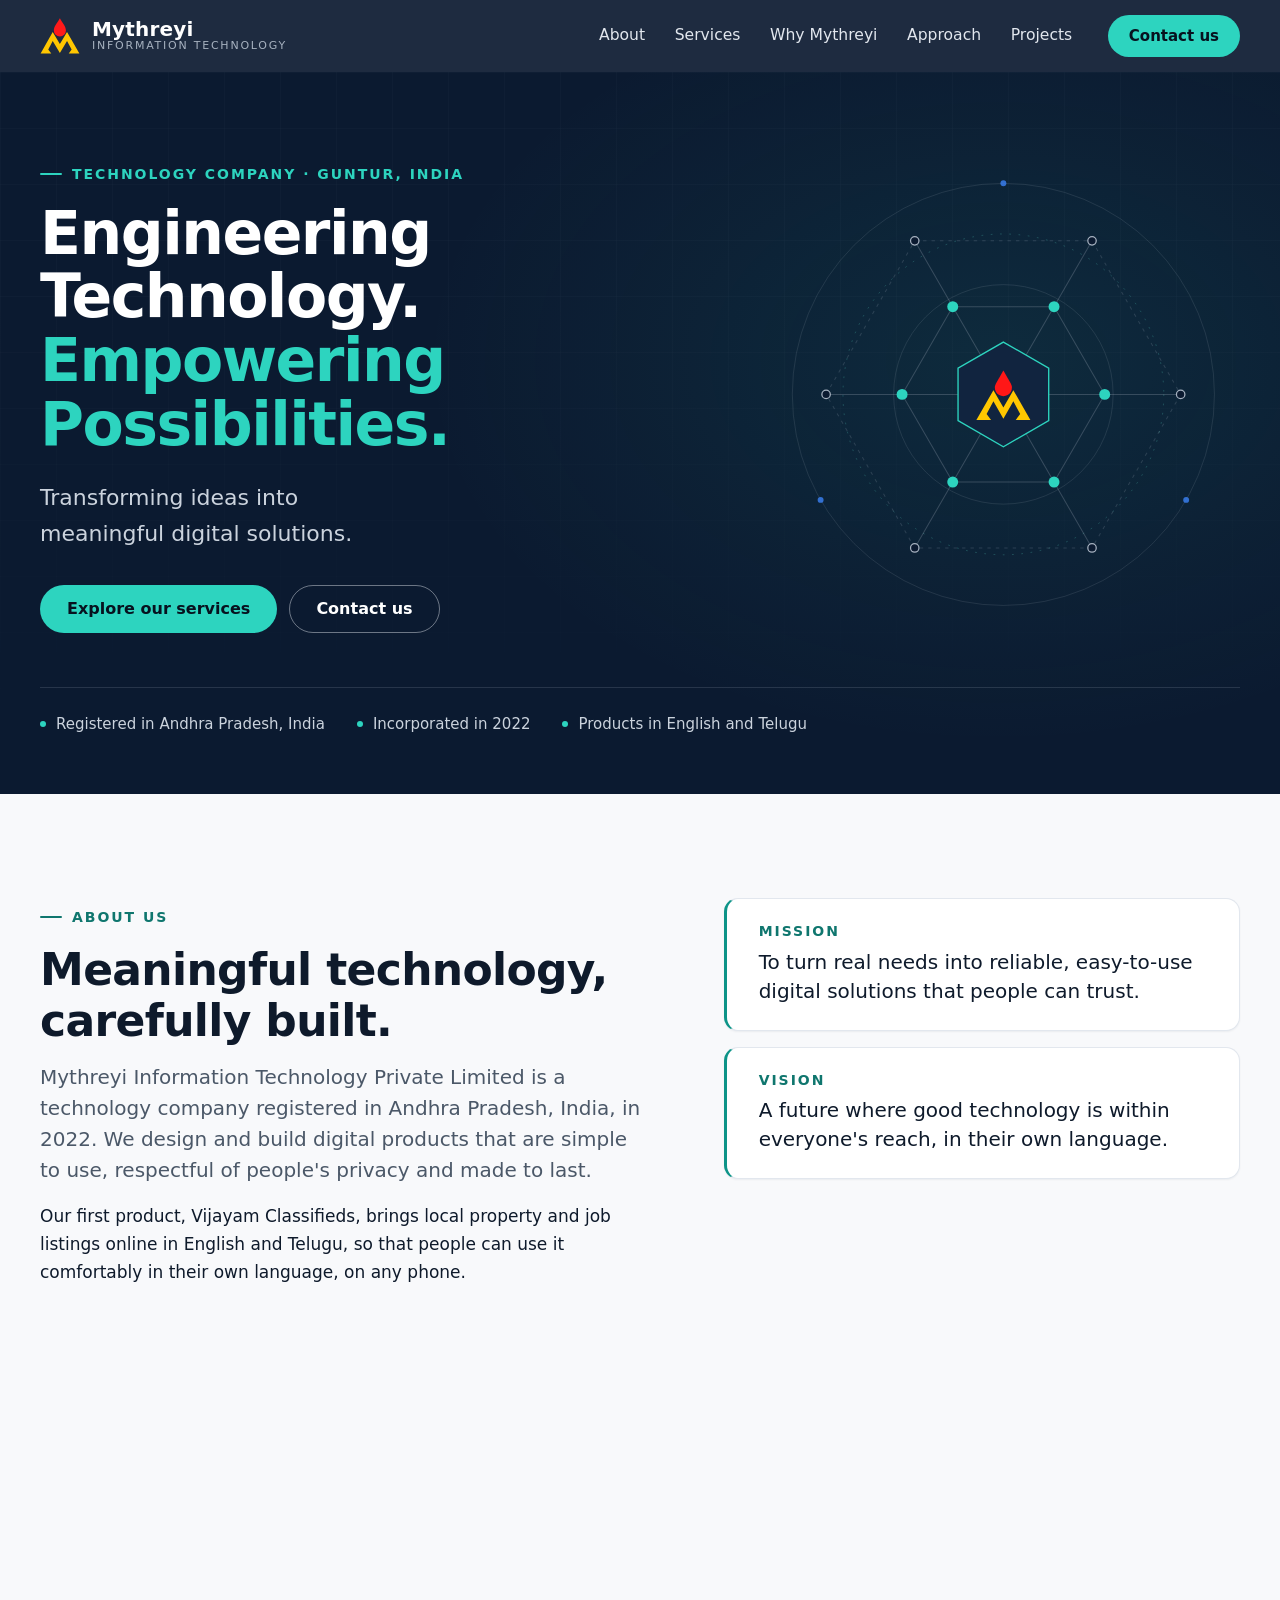
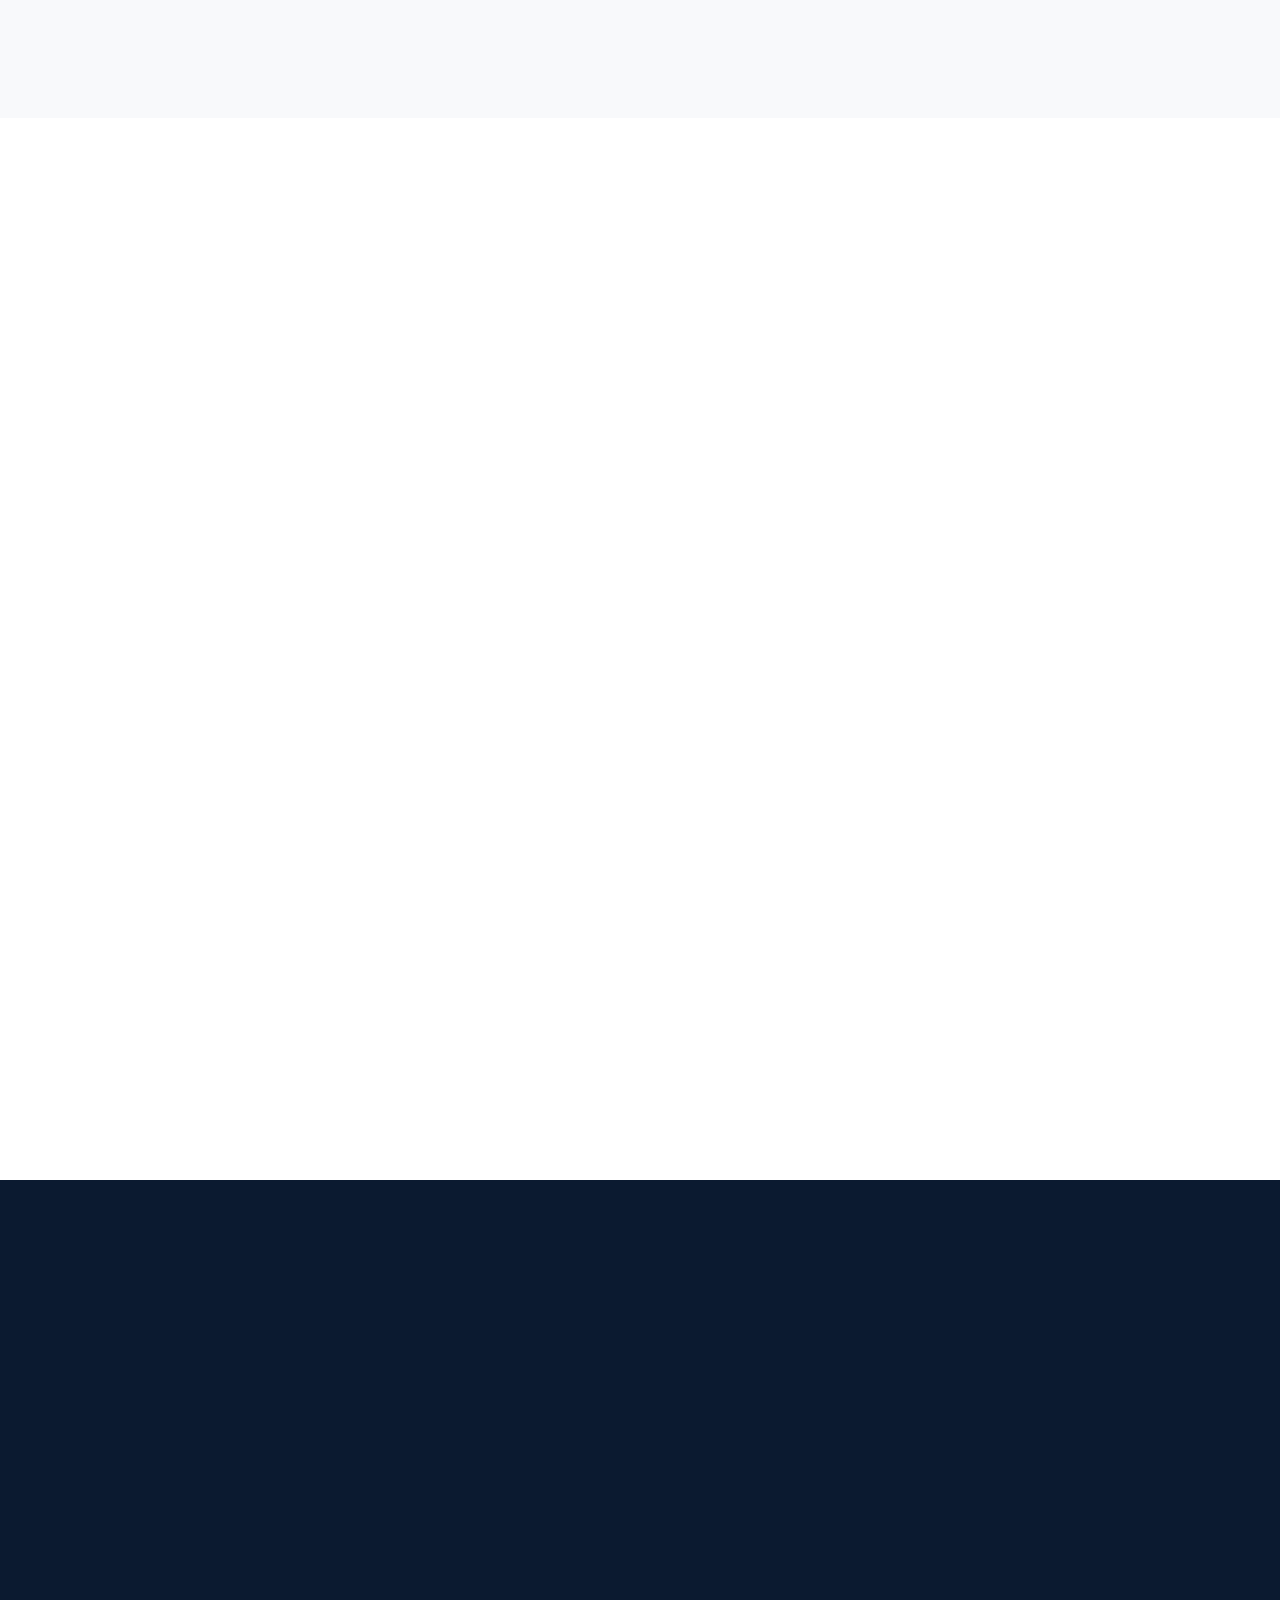
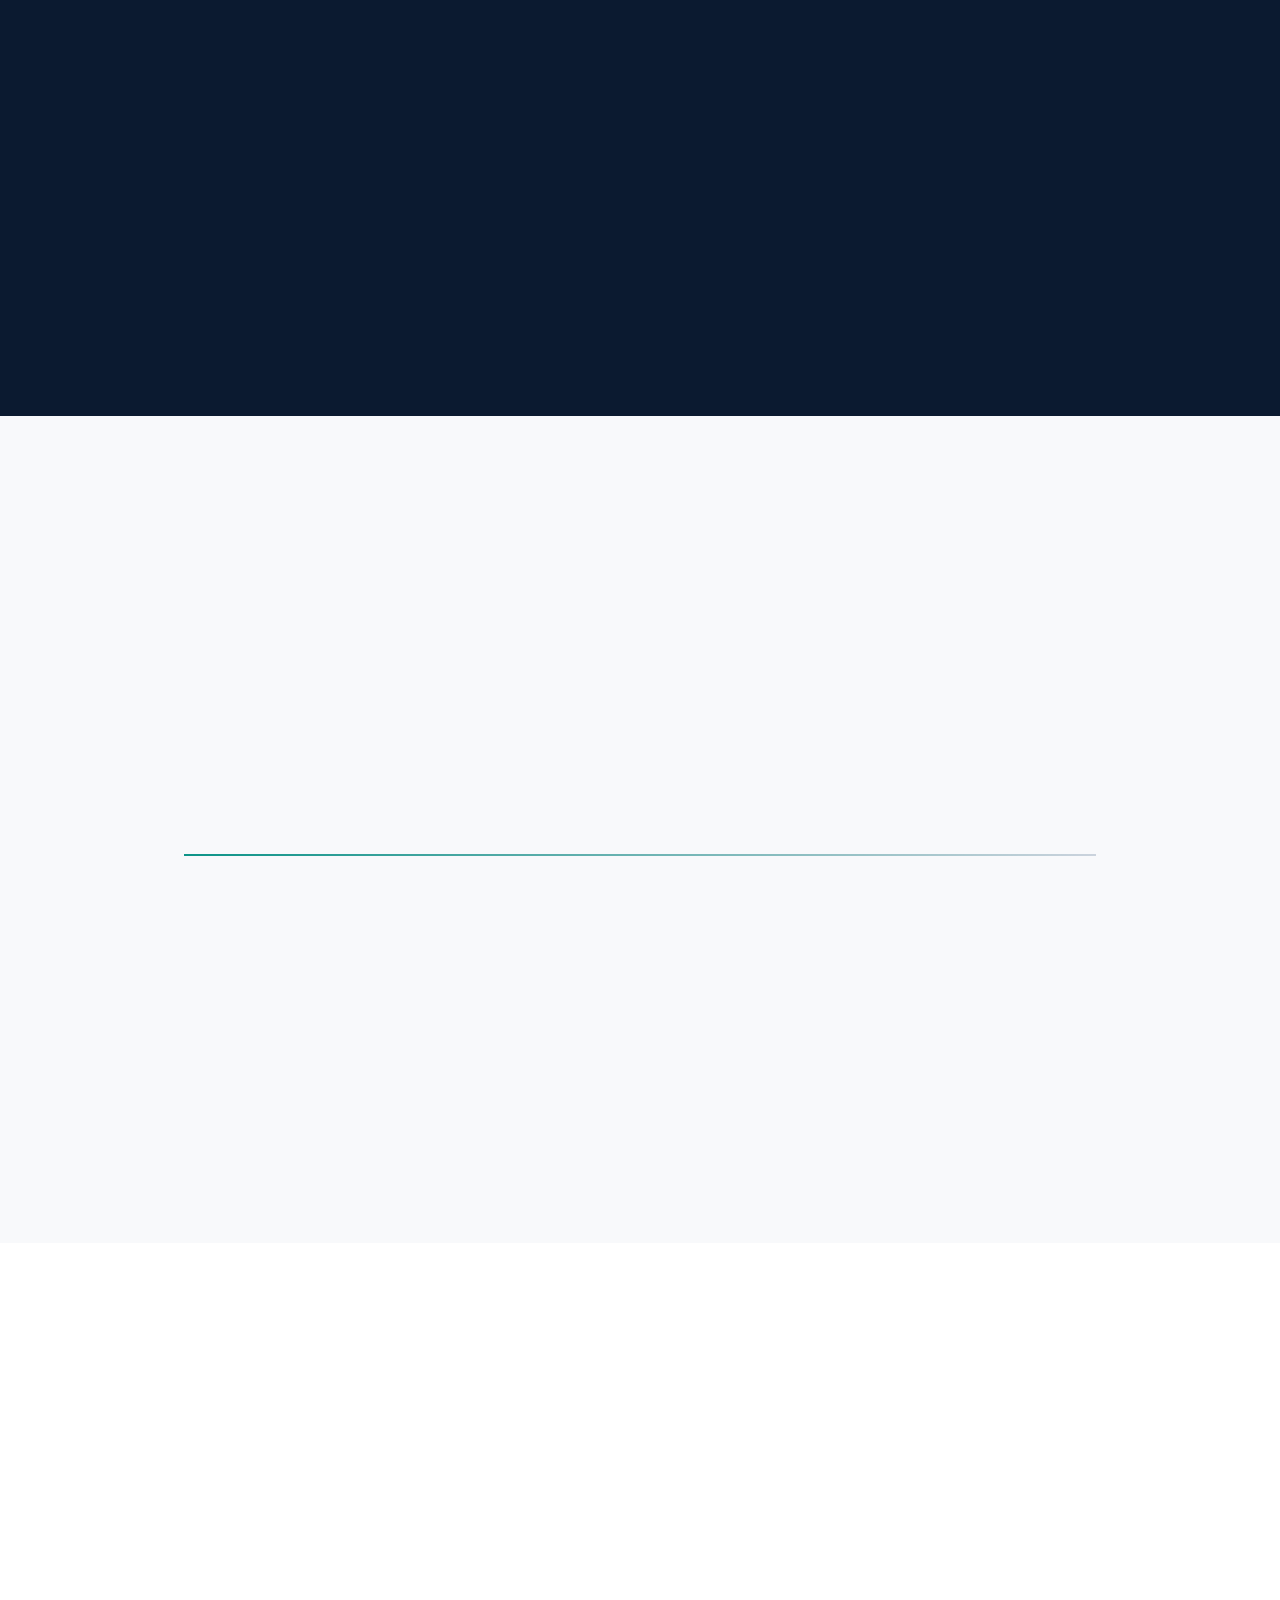
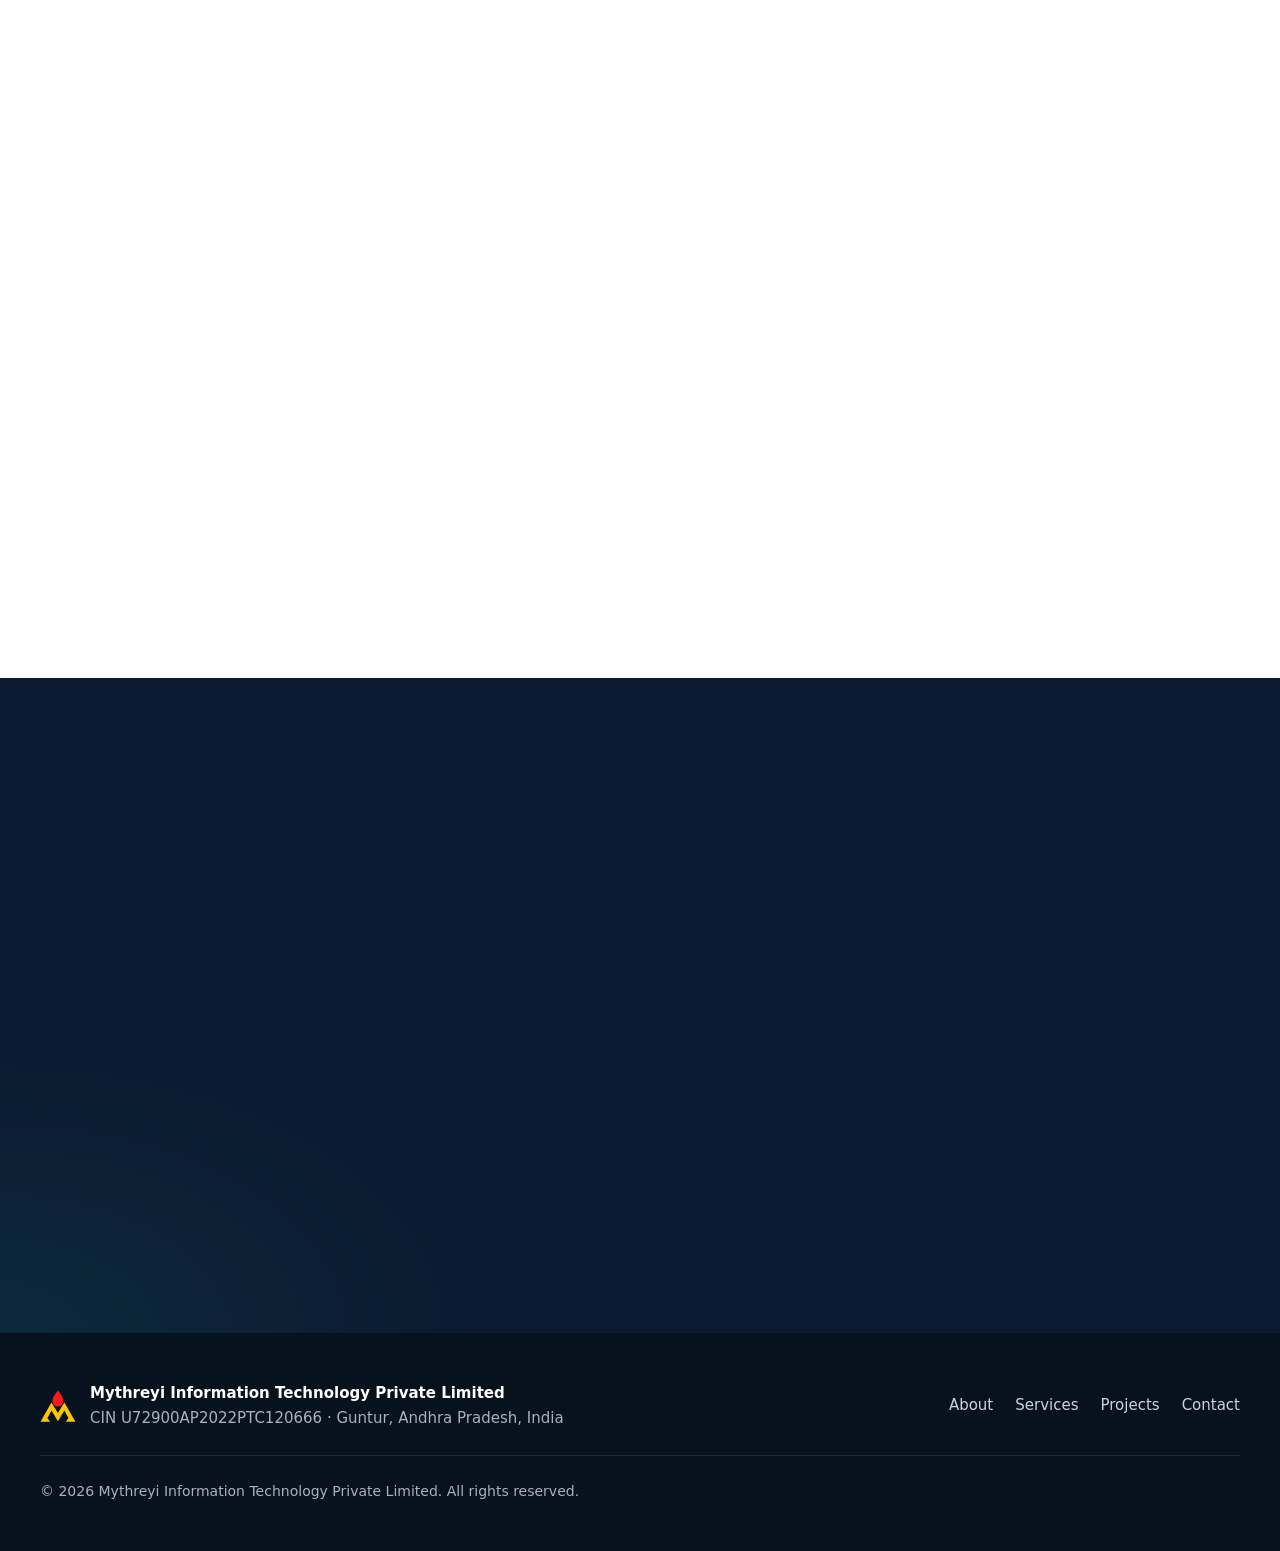
==== commit 58f07119: "Facebook page link in the contact section Co-Authored-By: Claude Opus 5.5 <noreply@anthropic.com>" ====
--- a/index.html
+++ b/index.html
@@ -42,7 +42,8 @@
       "postalCode": "522002",
       "addressCountry": "IN"
     },
-    "brand": {"@type": "Brand", "name": "Vijayam Classifieds", "url": "https://www.vijayam.com/"}
+    "brand": {"@type": "Brand", "name": "Vijayam Classifieds", "url": "https://www.vijayam.com/"},
+    "sameAs": ["https://www.facebook.com/profile.php?id=61595468482455"]
   }
   </script>
 </head>
@@ -131,9 +132,9 @@
 
             <g class="hub">
               <polygon class="hub-shape" points="280,218 333.7,249 333.7,311 280,342 226.3,311 226.3,249"/>
-              <g transform="translate(280 281) scale(0.2) translate(-250 -242)">
-                <path fill="#FFC600" d="M90 387 190 210 249 307 308 210 410 387H322L346 353 308 283 249 382 190 283 153 353 178 387Z"/>
-                <path fill="#FF1A1A" d="M249 95C262 125 299 155 299 197A50 50 0 1 1 199 197C199 155 236 125 249 95Z"/>
+              <g transform="translate(280 281) scale(0.2) translate(-163 -163)">
+                <path d="M104.0 132.8 L163.0 236.2 L222.0 132.8 L323.0 309.8 L236.0 309.8 L262.5 274.2 L222.0 199.2 L163.0 302.2 L104.0 199.2 L63.5 274.2 L90.0 309.8 L3.0 309.8 Z" fill="#FFC700"/>
+                <path d="M163.0 16.2 L119.1 93.2 A50.5 50.5 0 1 0 206.9 93.2 Z" fill="#FF1717"/>
               </g>
             </g>
           </svg>
@@ -412,10 +413,9 @@
             </div>
           </dl>
 
-          <div class="social review-only">
-            <p class="review-note">Facebook: waiting for the page address; LinkedIn later</p>
-            <ul class="social-list">
-              <li><a href="#contact">Facebook</a></li>
+          <div class="social">
+            <ul class="social-list" aria-label="Follow us">
+              <li><a href="https://www.facebook.com/profile.php?id=61595468482455" rel="noopener">Facebook</a></li>
             </ul>
           </div>
         </div>
